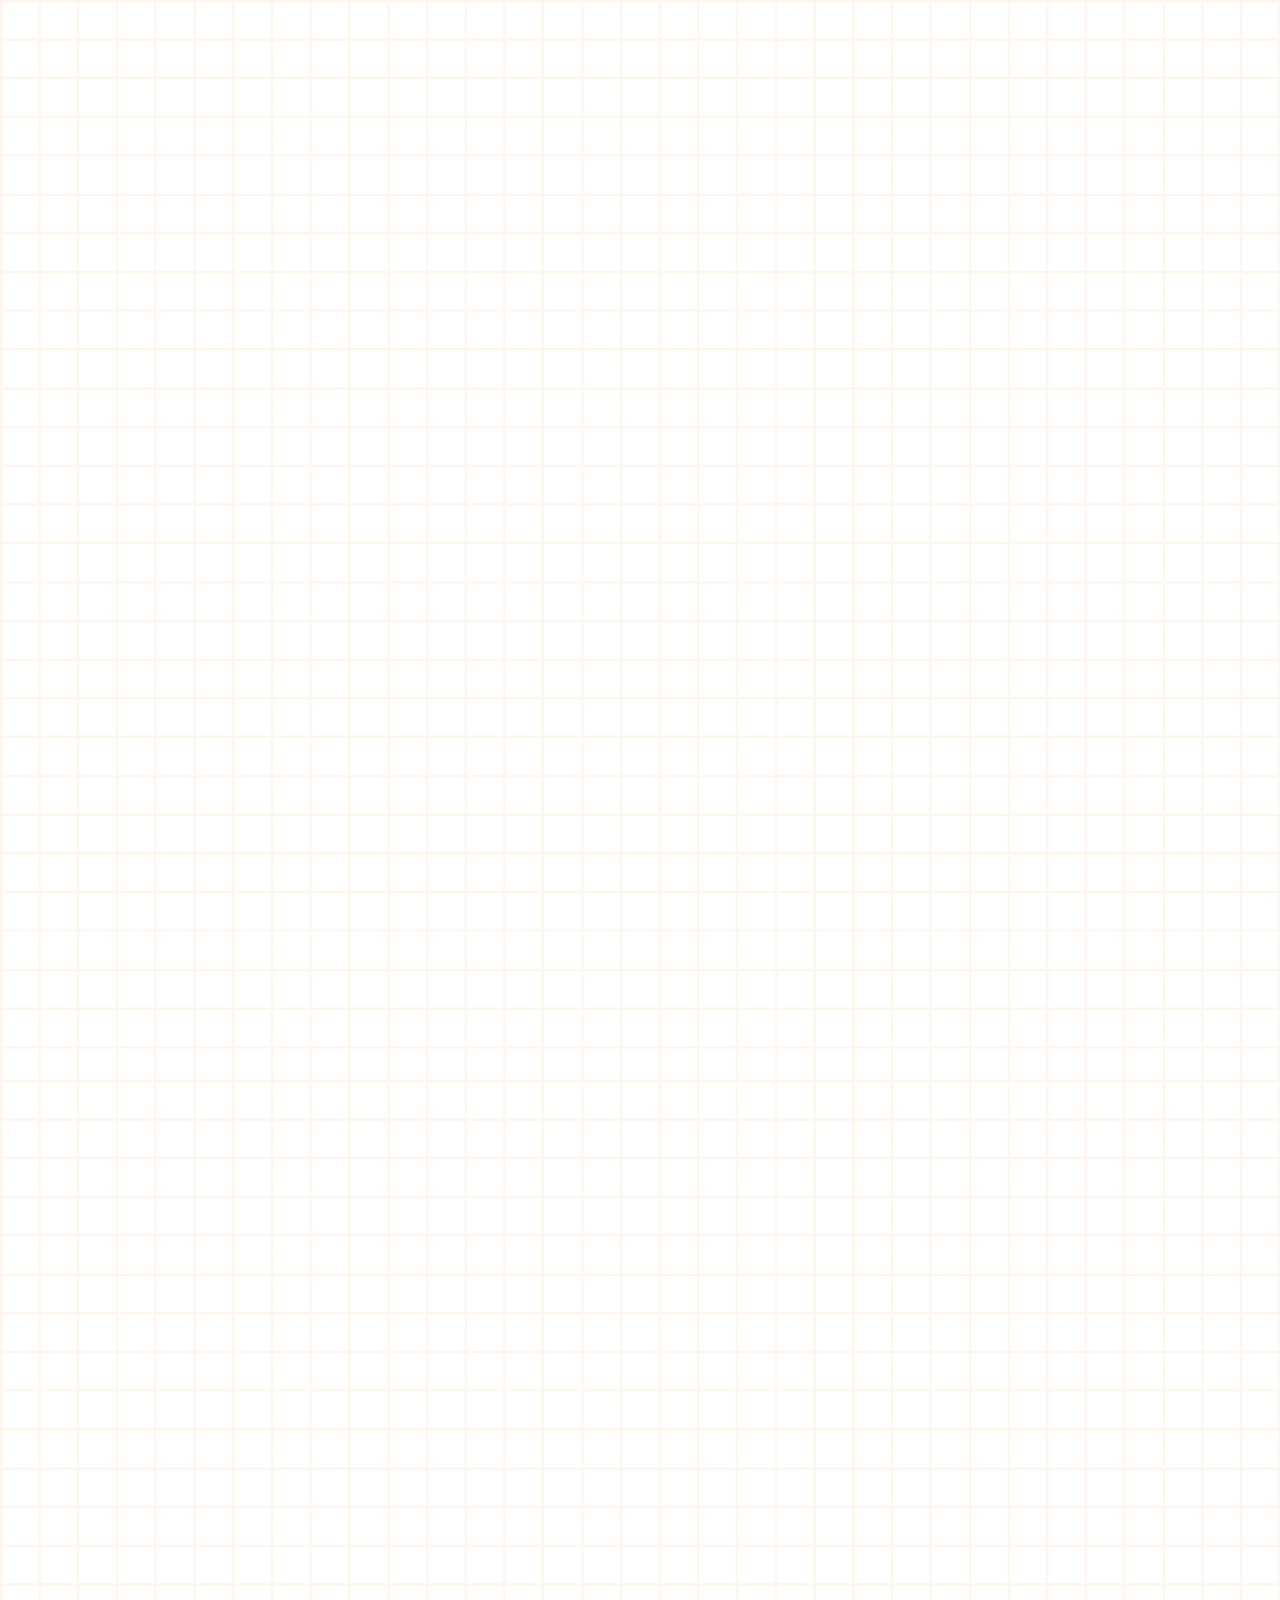
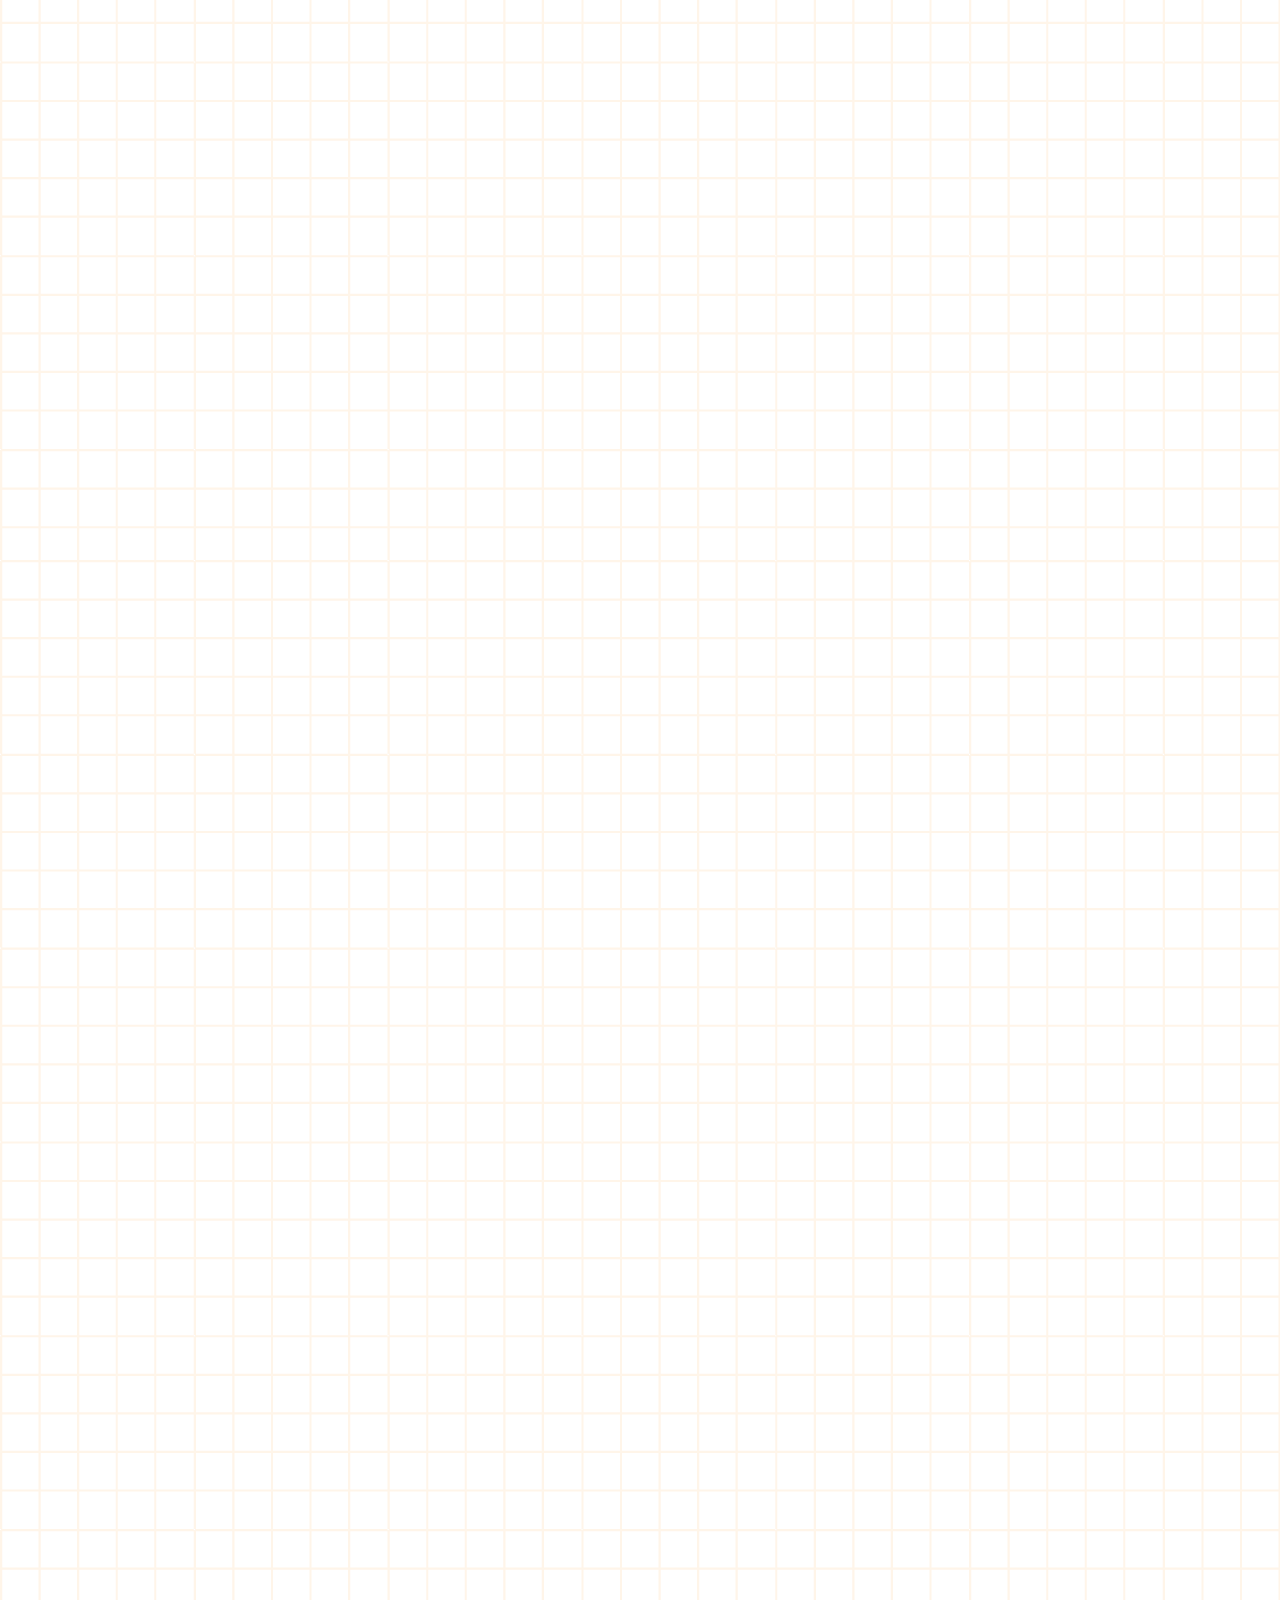
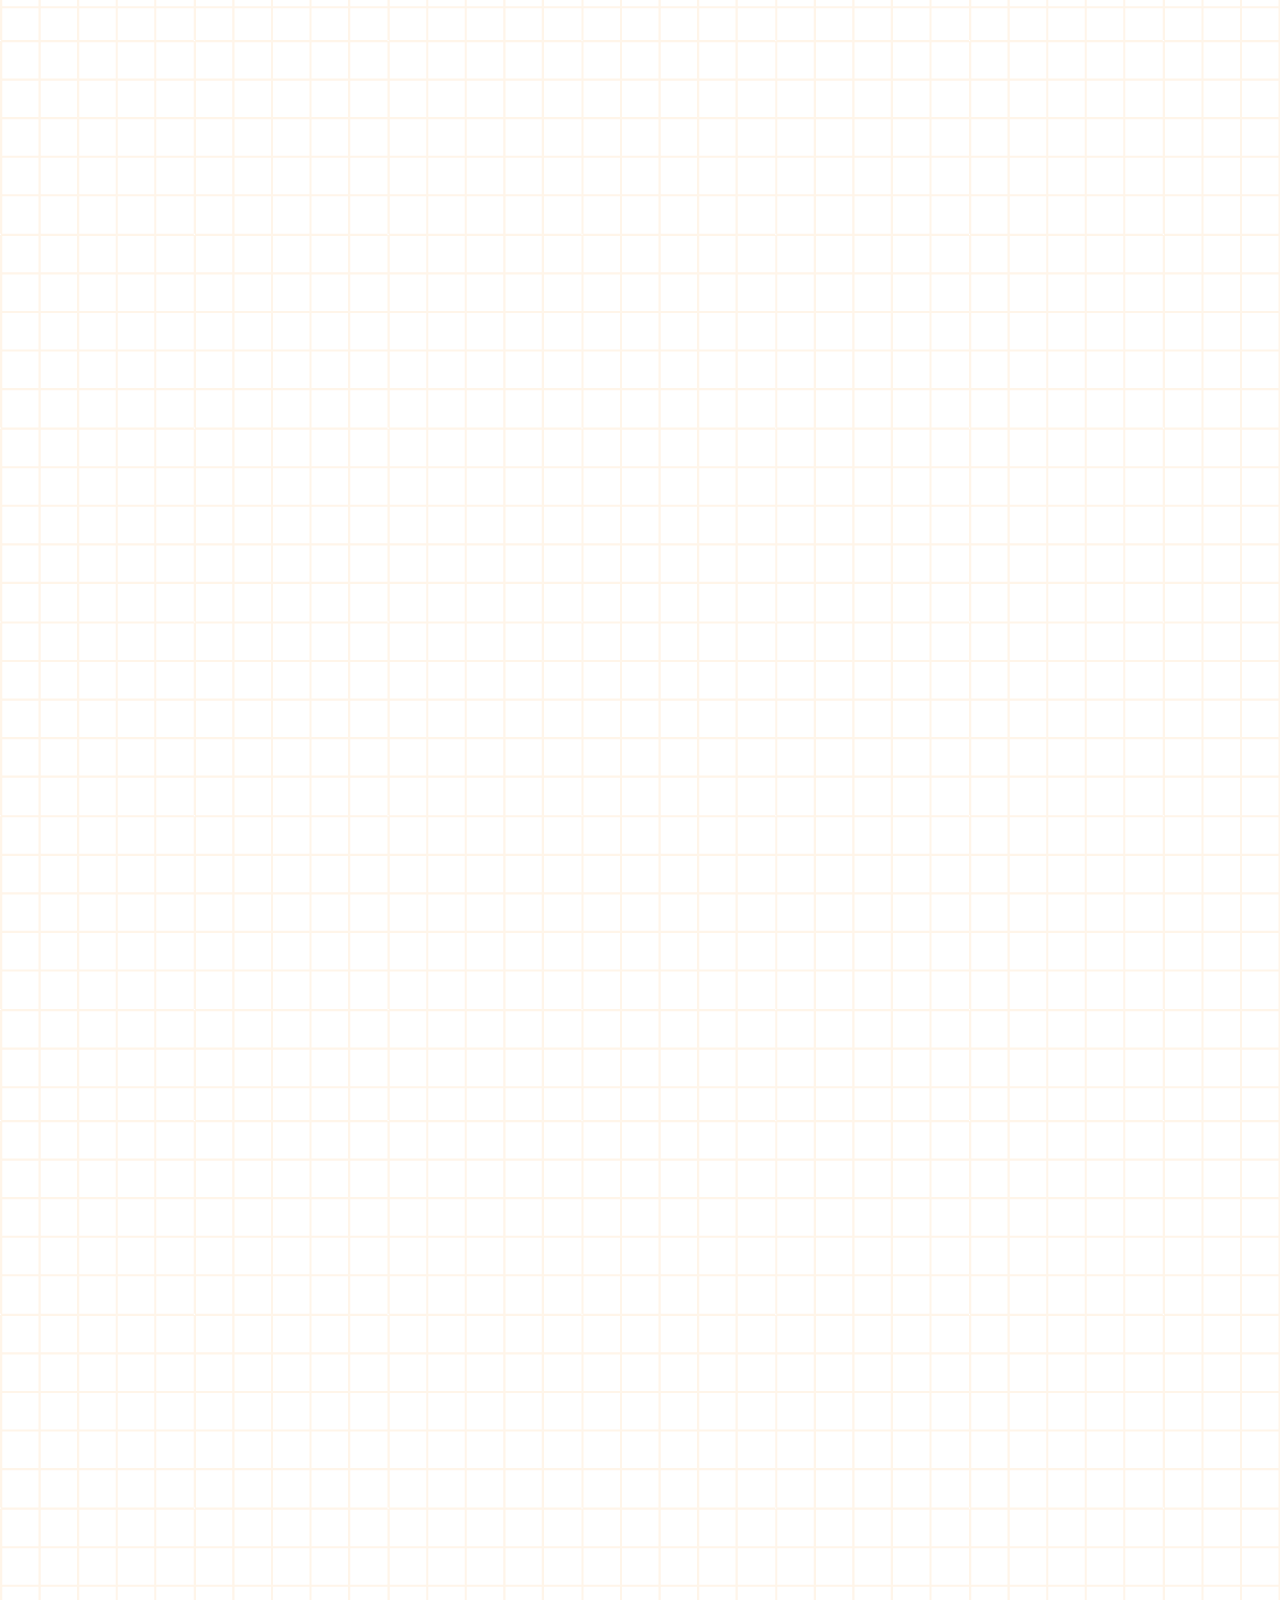
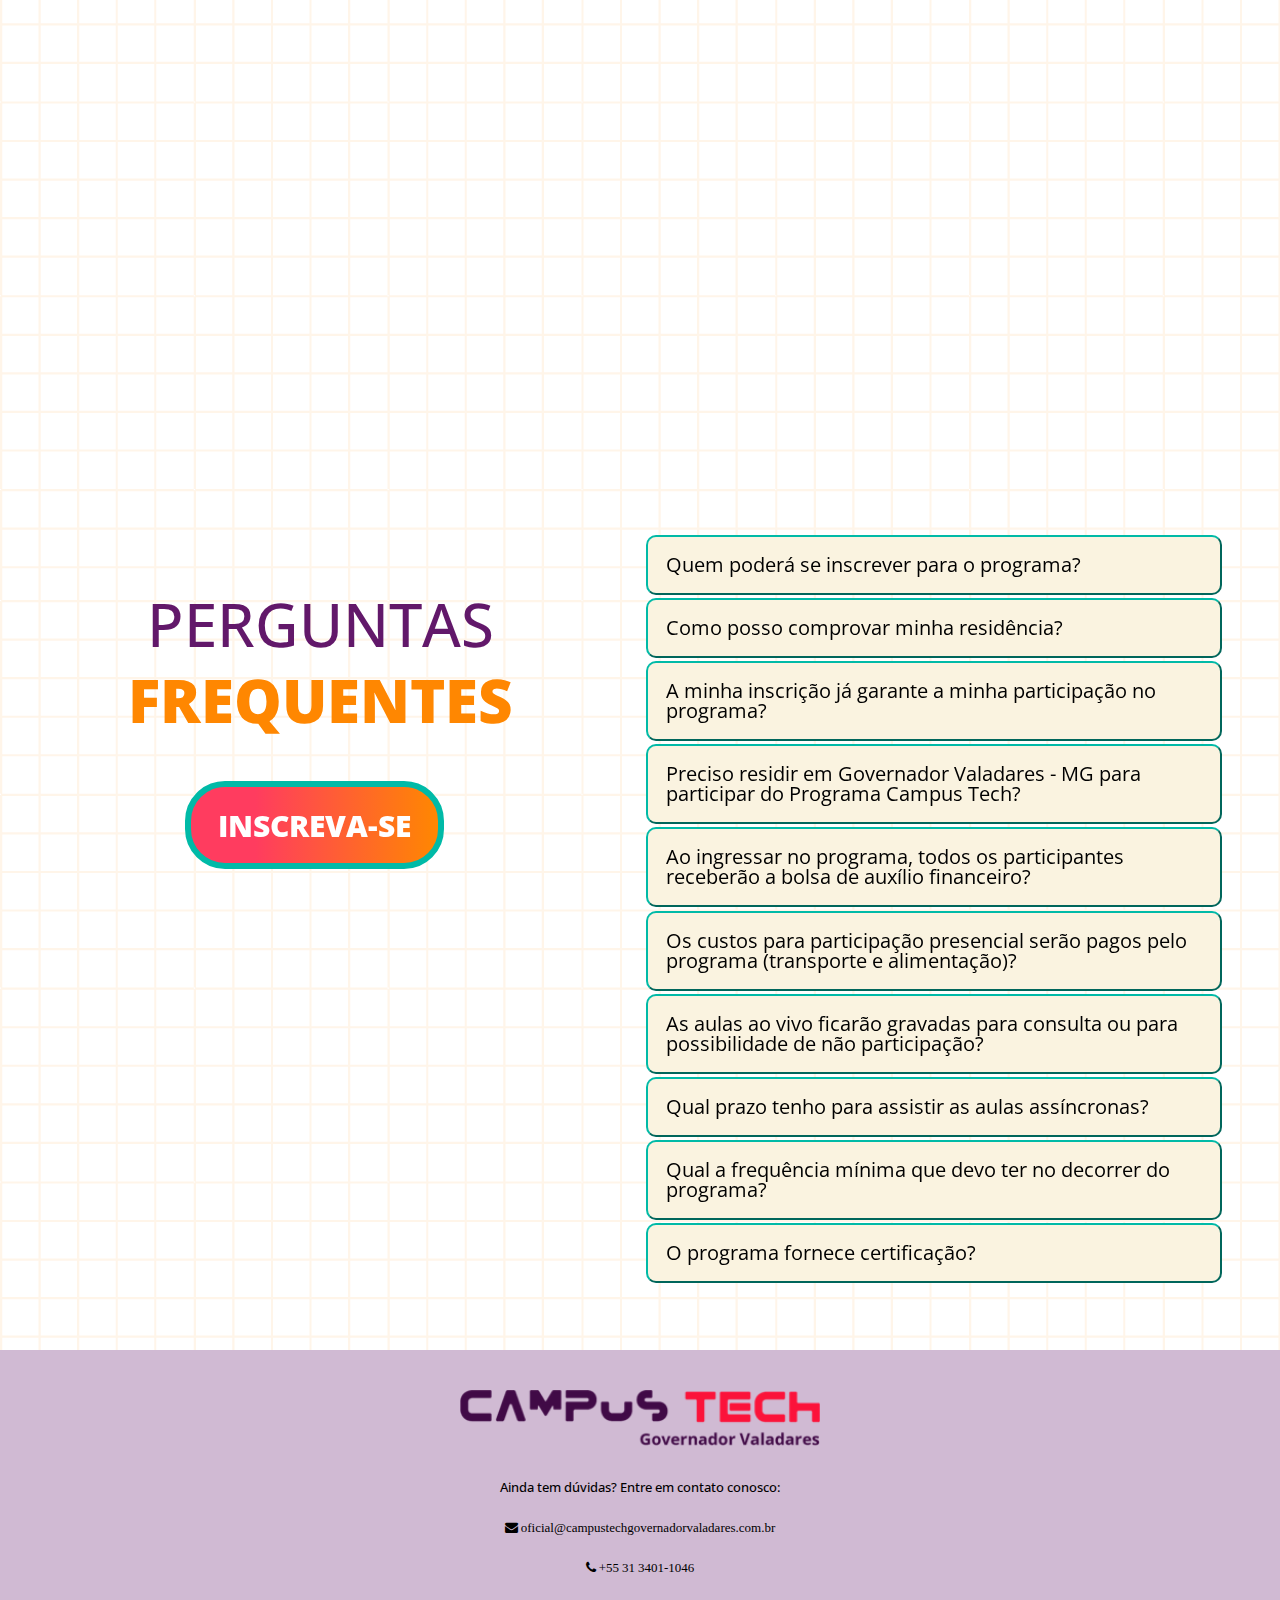
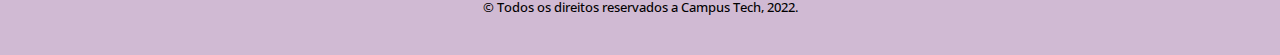
==== index.html @ fb3cd1fa "Iniciando repositório" ====
<!DOCTYPE html>
<html lang="pt-br">
<head>
	
	<meta charset="utf-8">
	<title>Rio Doce Digital - GV</title>
    <meta name="viewport" content="width=device-width, initial-scale=1.0">
	<meta name="description" content="">
	<meta name="author" content="">
	
	<link rel="shortcut icon" href="/images/favicons/icon.png" type="image/x-icon" />
    
	<!-- CSS -->
	<link href="css/bootstrap.min.css" rel="stylesheet" type="text/css" />
	<link href="css/loader.css" rel="stylesheet" type="text/css">
	<link href="css/flexslider.css" rel="stylesheet" type="text/css" />
	<link href="css/prettyPhoto.css" rel="stylesheet" type="text/css" />
	<link href="css/animate.css" rel="stylesheet" type="text/css" media="all" />
    <link href="css/owl.carousel.css" rel="stylesheet">
	<link href="css/style.css" rel="stylesheet" type="text/css" />
    
	<!-- FONTS -->
	<link rel="preconnect" href="https://fonts.googleapis.com">
	<link rel="preconnect" href="https://fonts.gstatic.com" crossorigin>
	<link href="https://fonts.googleapis.com/css2?family=Open+Sans:ital,wght@0,300;0,400;0,500;0,600;0,700;0,800;1,300;1,400;1,500;1,600;1,700;1,800&display=swap" rel="stylesheet">

	<link rel="stylesheet" href="https://cdnjs.cloudflare.com/ajax/libs/font-awesome/4.7.0/css/font-awesome.min.css">
	
	<!-- SCRIPTS -->
	<!--[if IE]><script src="http://html5shiv.googlecode.com/svn/trunk/html5.js"></script><![endif]-->
    <!--[if IE]><html class="ie" lang="en"> <![endif]-->
	
	<script src="js/jquery.min.js" type="text/javascript"></script>
	<script src="js/bootstrap.min.js" type="text/javascript"></script>
	<script src="js/jquery.prettyPhoto.js" type="text/javascript"></script>
	<script src="js/jquery.nicescroll.min.js" type="text/javascript"></script>
	<script src="js/superfish.min.js" type="text/javascript"></script>
	<script src="js/jquery.flexslider-min.js" type="text/javascript"></script>
	<script src="js/owl.carousel.js" type="text/javascript"></script>
	<script src="js/animate.js" type="text/javascript"></script>
	<script src="js/jquery.BlackAndWhite.js"></script>
	<script src="js/myscript.js" type="text/javascript"></script>
	<script>
		
		//PrettyPhoto
		jQuery(document).ready(function() {
			$("a[rel^='prettyPhoto']").prettyPhoto();
		});
		
		//BlackAndWhite
		$(window).load(function(){
			$('.client_img').BlackAndWhite({
				hoverEffect : true, // default true
				// set the path to BnWWorker.js for a superfast implementation
				webworkerPath : false,
				// for the images with a fluid width and height 
				responsive:true,
				// to invert the hover effect
				invertHoverEffect: false,
				// this option works only on the modern browsers ( on IE lower than 9 it remains always 1)
				intensity:1,
				speed: { //this property could also be just speed: value for both fadeIn and fadeOut
					fadeIn: 300, // 200ms for fadeIn animations
					fadeOut: 300 // 800ms for fadeOut animations
				},
				onImageReady:function(img) {
					// this callback gets executed anytime an image is converted
				}
			});
		});
		
	</script>
	
</head>
<body>


<div class="preloader_hide">

	<!-- PAGE -->
	<div id="page">
	
		<!-- HEADER -->
		<header>
			
			<!-- MENU BLOCK -->
			<div class="menu_block">
			
				<!-- CONTAINER -->
				<div class="container clearfix">
					
					<!-- LOGO -->
					<div class="pull-left">
						<a href="index.html" ><img class = "logo" src="images/logo.png" alt=""></a>
					</div><!-- //LOGO -->

					<!-- MENU -->
					<div class="pull-right">
						<nav class="navmenu center">
							<a class="btn btn-active com_borda_roxa" href="inscricao.html" ><span data-hover="Clique aqui">Inscreva-se</span></a>
						</nav>
					</div><!-- //MENU -->
				</div><!-- //MENU BLOCK -->
			</div><!-- //CONTAINER -->
		</header><!-- //HEADER -->

		<!-- HOME -->
		<section id="home" class="padbot0">
				
			<!-- TOP SLIDER -->
			<div class="flexslider top_slider">					
				<div class="col-lg-6 col-md-12 col-xs-12">
						<div class="contents">
							<h2 class="head-title">CAPACITAÇÃO EM</h2>
							<h2 class="head-title"><b>EVENTOS DE INOVAÇÃO</b></h2>
							<p class="tagp">Aprenda na prática como revolucionar o ecossistema universitário de Governador Valadares - MG por meio de eventos relacionados às temáticas de empreendedorismo e inovação.</p>
						</div>
						<div class="row1">
							<div class="col">
								<div class="service-item">
								<img src="images/icone1.png" alt="">
								<p>IDEATHONS</p>
								</div>
							</div>
							<div class="col">
								<div class="service-item">
									<img src="images/icone2.png" alt="">
								<p>BOOTCAMPS</p>
								</div>
							</div>
							<div class="col">
								<div class="service-item">
								<img src="images/icone3.png" alt="">
								<p>HACKATHONS</p>
								</div>
							</div>
						</div>
				</div>

				<div class="col-lg-6x col-md-12 col-xs-12 p-0">
					<div class="intro-img">
						<div class="imagem1">
							<div class="service-item">
							<img src="images/Imagem1.png" alt="">
							<ul class="texto_inicial">
								<li class="closed">• Capacitação com bolsa de estudo</li>
								<li class="closed">• Aulas on-line e presenciais</li>
								<li class="closed">• Realização de evento ao final</li>
							</ul>
							<div class="container1">
								<a class="btn btn-active com_borda_verde" href="inscricao.html" ><span data-hover="Clique aqui">Inscreva-se</span></a>
							</div>
							</div>
						</div>
					</div>
				</div>
				   
			</div>
		</section><!-- //HOME -->

		
		<!-- ABOUT -->
		<section id="oprograma">

			<!-- MULTI PURPOSE -->
			<div class="purpose_block">
				
				<!-- CONTAINER -->
				<div class="container">
					
					<!-- ROW -->
					<div id="motivos" class="row">
							<h2>MOTIVOS PARA</h2>
							<h2><b>GARANTIR SUA INSCRIÇÃO</b></h2>
							<div class="imagens">
								<div class="service-item">
								<ul class="motivos_ul">
									<li><img src="images/motivos_1.png" alt=""></li>
									<li><img src="images/motivos_2.png" alt=""></li>
									<li><img src="images/motivos_3.png" alt=""></li>
									<li><img src="images/motivos_4.png" alt=""></li>
								</ul>
								<ul class="motivos_ul_texto">
									<li><p>Comprovante de participação</p></li>
									<li><p>Ajuda de custo durante 4 meses</p></li>
									<li><p>Acesso a metodologias e ferramentas exclusivas</p></li>
									<li><p>Prática de um Evento de Inovação</p></li>
								</ul>
								<img src="images/motivos.png" alt="">
								</div>
							</div>
							<a class="btn btn-active com_borda_verde" href="inscricao.html" ><span>Inscreva-se</span></a>
					</div><!-- //ROW -->
				</div><!-- //CONTAINER -->
			</div><!-- //MULTI PURPOSE -->

			<!-- MULTI PURPOSE -->
			<div class="purpose_block">
				
				<!-- CONTAINER -->
				<div class="container">

					<div class="col-lg-6 col-md-12 col-xs-12">
					
					<!-- ROW -->
					<div class="row">
							<h2>E O QUE</h2>
							<h2><b><span style="color: #ff8701;">VAMOS APRENDER?</span></b></h2>
							<div class="atraves_da_img_2">
							<p>Planejar, organizar e executar eventos de inovação e empreendedorismo, como:</p>
							<p class="centralizar_p"><span style="color: #FB133A;">IDEATHONS,</span> <span style="color: #00BAA7;">BOOTCAMPS</span> e <span style="color: #FF8701;">HACKATHONS</span></p>
							<p>direcionados especialmente para o ambiente universitário e voltados para o desenvolvimento de ideias de negócio que utilizem conhecimento de base tecnológica.</p>
						    </div>
							<img class="img_oque_vamos_aprender" src="images/o_que_vamos_aprender.png" alt="">
					</div><!-- //ROW -->
				</div><!-- //CONTAINER -->
				<div class="col-lg-6y col-md-12 col-xs-12 p-0">
					<div class="service-item">
						<img src="images/o_que_vamos_aprender2.png" alt="">
						<div class="container1">
							<a class="btn btn-active com_borda_verde" href="inscricao.html" ><span data-hover="Clique aqui">Inscreva-se</span></a>
						</div>
					</div>
				</div>
			</div><!-- //MULTI PURPOSE -->
			
			<!-- CLEAN CODE -->
			<div id="metodologia" class="cleancode_block">
				
				<!-- CONTAINER -->
				<div class="container" data-appear-top-offset="-200" data-animated="fadeInUp">
					<div class="tab-pane fade in active1 clearfix" id="tab7">
						<h2>NOSSA</h2>
						<h2><b>METODOLOGIA</b></h2>
						<p>Os conhecimentos adquiridos na participação de eventos de empreendedorismo e inovação são inúmeros e o planejamento e operacionalização de tais projetos proporcionam uma visão ainda mais ampla e completa de todo o processo.</p>
					</div>

					<ul class="ul_metodologia">
						<img src="images/i1.png" alt="">
						<img src="images/i2.png" alt="">
						<img src="images/i3.png" alt="">
						<img src="images/i4.png" alt="">
					</ul>
					<ul class="ul_metodologia ul_metodologia_w">
						<a class="btn btn-active hoverboton1 bottonmotodo" href="#tab1" data-toggle="tab">Planejamento</a>
						<a class="btn btn-active hoverboton2 bottonmotodo" href="#tab2" data-toggle="tab">Ferramentas</a>
						<a class="btn btn-active hoverboton3 bottonmotodo" href="#tab3" data-toggle="tab">Gestão</a>
						<a class="btn btn-active hoverboton1 bottonmotodo" href="#tab4" data-toggle="tab">Execução</a>
					</ul>
					<!-- CASTOM TAB -->
					<div id="myTabContent" class="tab-content">
						<div class="tab-pane fade in active clearfix" id="tab1">
							<p>Apresentar e detalhar como é o planejamento e realização de eventos, de maneira geral, focados em eventos de inovação, com conteúdos direcionados para execução de orçamento, comunicação e marketing, entre outros.</p>
						</div>
						<div class="tab-pane fade clearfix" id="tab2">
							<p>Proporcionar a conexão entre a teoria e a prática, por meio de aulas que auxiliarão no entendimento e aplicação das metodologias de planejamento e ferramentas para execução de eventos de empreendedorismo e inovação.</p>
						</div>
						<div class="tab-pane fade clearfix" id="tab3">
							<p>Proporcionar o amadurecimento dos participantes nas metodologias, detalhar os tipos de gestão recomendada para cada tipo evento de empreendedorismo e inovação, bem como em quais contextos eles são recomendados.</p>
						</div>
						<div class="tab-pane fade clearfix" id="tab4">
							<p>Definir a temática do evento de inovação a ser realizado pelos universitários na cidade ao final do programa, bem como a capacitação para sensibilização e prospecção do público, organização, execução, definição dos indicadores e análise dos resultados alcançados.</p>
						</div>
					</div>
				</div><!-- //CONTAINER -->
			</div><!-- //CLEAN CODE -->
		</section><!-- //ABOUT -->
		
		
		<!-- PROJECTS -->
		<section id="edital" class="padbot20">
			<!-- CONTAINER -->
			<div class="purpose_block">
						<div class="bloco1">
						<h2>CONHEÇA</h2>
						<h2><strong><b><span style="color: #ff8701;">O EDITAL!</span></b></strong></h2>
						<p>Acesse o Edital do Programa Campus Tech e saiba mais sobre a capacitação em eventos de inovação.</p>
						<a class="btn btn-active com_borda_verde" href="index.html" ><span data-hover="Baixar">CONHEÇA O<br> EDITAL</span></a>
						</div>
						<div class="bloco2">
							<h3><span style="color: #FB133A;"><b>QUEM PODE SE INSCREVER?</b></span></h3>
							<ul class="edital_ul">
								<img src="images/edital_1.png" alt="">
								<img src="images/edital_2.png" alt="">
								<img src="images/edital_3.png" alt="">
							</ul>
							<ul class="edital_ul_texto">
								<li><p>Estudantes de graduação e pós-graduação</p></li>
								<li><p>Residentes da região de Governador Valadares-MG</p></li>
								<li><p>Que tenham interesse em eventos de inovação</p></li>
							</ul>
							<img src="images/image_conheca.png" alt="">
						</div>
				</div>
			</div><!-- //CONTAINER -->
		</section><!-- //TEAM -->
		

		<!-- PROJECTS -->
		<section id="aprender" class="padbot20">
			<!-- CONTAINER -->
			<div class="purpose_block">
			<div class="bloco1">
				<h2>O QUE VOCÊ</h2>
				<h2><b>IRÁ APRENDER?</b></h2>
				<p>Durante a capacitação serão apresentados aspectos teóricos, cases e aplicações práticas para <span style="color: #FB133A;">planejamento, gerenciamento e execução</span> de eventos de empreendedorismo e inovação. Dessa forma, você será capaz de organizar eventos de alto valor agregado, impactando o ambiente universitário e local.</p>
			</div>
			<div class="bloco2">
				<img src="images/trilhas.png" alt="">
				<h3><span style="color: #FB133A; font-weight: 500;">CONHEÇA AS TRILHAS:</span></h3>
				<div class="container1">
					<div class="popup2">
						<a id="colorpopup1" class="btn btn-active btn_aprender hoverbotonoquevaiaprender1 bottonoquevaiaprender" href="#popup1">CONTEXTU-<br>ALIZAÇÃO</a>
						<div id="popup1" class="overlay1">
							<div class="popup">
								<a class="close" href="#popup2">&times;</a>
								<h2><span style="color: #400A46; font-weight: 500;">TRILHA 1</span><br><span style="color: #ff8701; font-weight: 800;">CONTEXTUALIZAÇÃO</span></h2>
								<div class="content">
									<p>Apresentação dos principais conceitos e conteúdos relacionados às temáticas de inovação e empreendedorismo. Nesta trilha, cada participante terá contato com tópicos como:</p>

									<p>Tendências do empreendedorismo e como aproveitá-las;
										Oportunidades do mercado;
										Perfil empreendedor;
										Tipos de Inovação; 
										Onde a inovação e empreendedorismo fazem diferença.</p>
								</div>
							</div>
						</div>
						<a id="colorpopup1" class="btn btn-active btn_aprender hoverbotonoquevaiaprender2 bottonoquevaiaprender" href="#popup3">EVENTOS <br>DE INOVAÇÃO</a>
						<div id="popup3" class="overlay1">
							<div class="popup">
								<a class="close" href="#popup2">&times;</a>
								<h2><span style="color: #400A46; font-weight: 500;">TRILHA 2</span><br><span style="color: #00BAA7; font-weight: 800;">EVENTOS DE INOVAÇÃO</span></h2>
								<div class="content">
									<p>Nesta etapa, os participantes da capacitação irão assimilar objetivos dos eventos de inovação, suas aplicações e resultados, assim como colocar em prática nos cenários acadêmicos e na sociedade.</p>

									<p>Além disso, conhecerão formatos de eventos de inovação e conteúdos específicos do "Problema ao Pitch", para preparar o participante à gerar e estruturar soluções para desafios reais do mercado abordados nesses eventos.</p>
								</div>
							</div>
						</div>
						<a id="colorpopup1" class="btn btn-active btn_aprender hoverbotonoquevaiaprender3 bottonoquevaiaprender" href="#popup4">PLANEJAMENTO <br>DE EVENTOS</a>
						<div id="popup4" class="overlay1">
							<div class="popup">
								<a class="close" href="#popup2">&times;</a>
								<h2><span style="color: #FB133A; font-weight: 500;">TRILHA 3</span><br><span style="color: #ff8701; font-weight: 800;">PLANEJAMENTO DE EVENTOS</span></h2>
								<div class="content">
									<p>Na fase de planejamento é importante compreender os direcionamentos estratégicos para a execução de um evento de inovação e empreendedorismo, qual será seu impacto e quais são os resultados almejados.</p>

									<p>Nessa etapa, serão discutidos pontos como: definição de temáticas, definição do público-alvo, projeção de equipe, captação de parceiros e recursos e prospecção de pessoas-chave.</p>
								</div>
							</div>
						</div>
						<a id="colorpopup1" class="btn btn-active btn_aprender hoverbotonoquevaiaprender4 bottonoquevaiaprender" href="#popup5">EVENTO <br>NA PRÁTICA</a>
						<div id="popup5" class="overlay1">
							<div class="popup">
								<a class="close" href="#popup2">&times;</a>
								<h2><span style="color: #ff8701; font-weight: 500;">TRILHA 4</span><br><span style="color: #ff8701; font-weight: 800;">EVENTO NA PRÁTICA</span></h2>
								<div class="content">
									<p>Momento de colocar em prática tudo o que foi aprendido ao longo do Programa Campus Tech e nada melhor do que colocar a mão na massa para garantir o aprendizado. Nesta etapa, os participantes irão atuar na realização de um evento real de inovação na cidade de Governador Valadares/MG.</p>

									<p>Serão realizadas todas as etapas de planejamento estratégico, gerenciamento, execução, pós evento e lições aprendidas. Todo o direcionamento e apoio será fornecido pela organização do programa.</p>
								</div>
							</div>
						</div>
				</div>
			</div>
			</div><!-- //CONTAINER -->
		</section><!-- //TEAM -->
		
		
		<!-- NEWS -->
		<section id="inscricoes">
			<div class="purpose_block">
				<div class="container1">
					<div class="row1">
						<h2><b><strong style="color: #FB133A;">E AÍ, BORA SE TORNAR</strong></b></h2>
						<h2><b>EXPERT EM EVENTOS DE INOVAÇÃO?</b></h2>
					</div>
					</div>
					<a class="btn btn-active com_borda_verde" href="inscricao.html" ><span data-hover="CLIQUE AQUI">INSCREVA-SE</span></a>
				</div>
			</div><!-- //CONTAINER -->
		</section><!-- //NEWS -->

		<!-- TEAM -->
		<section id="duvidas">
			<div class="purpose_block">
				<!-- CONTAINER -->
				<div class="bloco1">
					<h2>PERGUNTAS</h2>
					<h2><b><span style="color: #ff8701;">FREQUENTES</span></b></h2>
					<a class="btn btn-active com_borda_verde" href="inscricao.html" ><span data-hover="CLIQUE AQUI">INSCREVA-SE</span></a>
				</div>
				
				<div class="bloco2">
				<button class="accordion">Quem poderá se inscrever para o programa?</button>
				<div class="panel">
				<p>Estudantes regularmente matriculados em universidades ou faculdades de Governador Valadares - MG, mediante declaração fornecida pela instituição.</p>
				</div>

				<button class="accordion">Como posso comprovar minha residência?</button>
				<div class="panel">
				<p>Serão aceitos como comprovante de residência em seu nome ou de membro do grupo familiar ou membros da mesma residência (exemplo: repúblicas, pensões, pensionatos, entre outros) dos últimos 3 meses Governador Valadares - MG, distritos e/ou municípios limites:</p>
				
				<p><strong>*</strong>Contas de água, gás, energia elétrica ou telefone (fixo ou móvel).</p>
				<p><strong>*</strong>Contrato de aluguel em vigor, com firma do proprietário do imóvel reconhecida em cartório, acompanhado de um dos comprovantes de conta de água, gás, energia elétrica ou telefone em nome do proprietário do imóvel.</p>
				<p><strong>*</strong>Declaração do proprietário do imóvel que confirme a residência, com firma reconhecida em cartório, acompanhada de um dos comprovantes de conta de água, gás, energia elétrica ou telefone em nome do proprietário do imóvel.</p>
				<p><strong>*</strong>Declaração anual do Imposto de Renda Pessoa Física (IRPF).</p>
				<p><strong>*</strong>Demonstrativo ou comunicado do Instituto Nacional do Seguro Social (INSS) ou da Receita Federal do Brasil (RFB).</p>
				<p><strong>*</strong>Contracheque emitido por órgão público.</p>
				<p><strong>*</strong>Boleto bancário de mensalidade escolar, de mensalidade de plano de saúde, de condomínio ou de financiamento habitacional.</p>
				<p><strong>*</strong>Fatura de cartão de crédito.</p>
				<p><strong>*</strong>Extrato ou demonstrativo bancário de outras contas, correntes ou de poupança.</p>
				<p><strong>*</strong>Extrato ou demonstrativo bancário de empréstimo ou aplicação financeira.</p>
				<p><strong>*</strong>Extrato do Fundo de Garantia do Tempo de Serviço (FGTS).</p>
				<p><strong>*</strong>Guia ou carnê do Imposto Predial e Territorial Urbano (IPTU) ou do Imposto sobre a Propriedade de Veículos Automotores (IPVA).</p>
				
				</div>

				<button class="accordion">A minha inscrição já garante a minha participação no programa?</button>
				<div class="panel">
				<p>A inscrição não garantirá a sua participação no programa, sendo ainda necessário passar pela fase de processo seletivo, conforme o edital.</p>
				</div>

				<button class="accordion">Preciso residir em Governador Valadares - MG para participar do Programa Campus Tech?</button>
				<div class="panel">
				<p>O público preferencial para a capacitação é o Governador Valadares - MG, mas caso você seja de alguma das regiões abaixo, também estará apto para concorrer à seleção:</p>

				<p><strong>*Distritos:</strong> Alto de Santa Helena, Baguari, Brejaubinha, Xonin, Chonin de Baixo, Derribadinha, Penha do Cassiano, Santo Antônio do Pontal, Goiabal, São José do Itapinoã, São Vítor, Vila Nova Floresta, Córrego dos Melquíades, Córrego dos Bernardos, Porto das Cachoeiras e Vila Nova Brasília.</p>
				<p><strong>*Municípios limítrofes:</strong> Açucena, Alpercata, Coroaci, Divino das Laranjeiras, Frei Inocêncio, Galiléia, Marilac, Mathias Lobato, Nova Módica, Santa Efigênia de Minas, São Geraldo da Piedade, Sardoá e Tumiritinga.</p>

				</div>

				<button class="accordion">Ao ingressar no programa, todos os participantes receberão a bolsa de auxílio financeiro?</button>
				<div class="panel">
				<p>Sim, a bolsa será disponibilizada a todos os participantes selecionados, durante o período de execução do programa, desde que tenham passado pelo processo de seleção e cumpram com os requisitos mencionados no edital.</p>
				</div>

				<button class="accordion">Os custos para participação presencial serão pagos pelo programa (transporte e alimentação)?</button>
				<div class="panel">
				<p>Não, o valor da bolsa disponibilizada contempla os custos de transporte e de alimentação necessários para participação nas atividades presenciais do programa.</p>
				</div>

				<button class="accordion">As aulas ao vivo ficarão gravadas para consulta ou para possibilidade de não participação?</button>
				<div class="panel">
				<p>Sim, as aulas ficarão gravadas para consulta e para o participante assistir depois, caso tenha necessidade.</p>
				</div>

				<button class="accordion">Qual prazo tenho para assistir as aulas assíncronas?</button>
				<div class="panel">
				<p>Os conteúdos seguem uma sequência cronológica, sendo liberados conforme o cronograma do programa e devem ser cumpridos dentro deste prazo.</p>
				</div>
				
				<button class="accordion">Qual a frequência mínima que devo ter no decorrer do programa?</button>
				<div class="panel">
				<p>A frequência mínima geral é de 75% de participação em todas as atividades, sejam elas nas aulas síncronas, assíncronas e encontros presenciais. Ressalta-se que a não participação em dois encontros presenciais consecutivos poderá resultar no desligamento do participante do programa.</p>
				</div>

				<button class="accordion">O programa fornece certificação?</button>
				<div class="panel">
				<p>Após a finalização das atividades do programa, alcançando frequência mínima e cumprindo com os requisitos especificados no edital, o participante receberá uma declaração digital que possibilitará comprovar sua participação no programa. Essa declaração poderá ser impressa e agregará valor ao seu currículo.</p>
				</div>
				</div>
			</div>
		</section><!-- //TEAM -->

		<script>
		
			var acc = document.getElementsByClassName("accordion");
			var i;
	
			for (i = 0; i < acc.length; i++) {
				acc[i].onclick = function(){
					this.classList.toggle("active");
					this.nextElementSibling.classList.toggle("show");
				}
			}
			
		</script>

	</div><!-- //PAGE -->
	<!-- Footer-->
	<section id="rodape">
		<div class="purpose_block1">
			<div class="bg-black text-center py-5">
				<div class="container px-5">
					<div class="text-white-50 small">
						<div class="mb-2"><img src="images/logo_final.png" alt=""></div>
						<p>Ainda tem dúvidas? Entre em contato conosco:</p>
						<p><i class="fa fa-envelope"> oficial@campustechgovernadorvaladares.com.br</i></p>
						<p><i class="fa fa-phone"> +55 31 3401-1046</i></p>
						<div class="mb-2">&copy; Todos os direitos reservados a Campus Tech, 2022.</div>
					</div>
				</div>
			</div>
		</div>
	</section><!-- //TEAM -->

	<!-- Feedback Modal-->

	

</div>
</body>
</html>
---- css/prettyPhoto.css ----
div.pp_default .pp_top,div.pp_default .pp_top .pp_middle,div.pp_default .pp_top .pp_left,div.pp_default .pp_top .pp_right,div.pp_default .pp_bottom,div.pp_default .pp_bottom .pp_left,div.pp_default .pp_bottom .pp_middle,div.pp_default .pp_bottom .pp_right{height:13px}
div.pp_default .pp_top .pp_left{background:url(../images/prettyPhoto/default/sprite.png) -78px -93px no-repeat}
div.pp_default .pp_top .pp_middle{background:url(../images/prettyPhoto/default/sprite_x.png) top left repeat-x}
div.pp_default .pp_top .pp_right{background:url(../images/prettyPhoto/default/sprite.png) -112px -93px no-repeat}
div.pp_default .pp_content .ppt{color:#f8f8f8}
div.pp_default .pp_content_container .pp_left{background:url(../images/prettyPhoto/default/sprite_y.png) -7px 0 repeat-y;padding-left:13px}
div.pp_default .pp_content_container .pp_right{background:url(../images/prettyPhoto/default/sprite_y.png) top right repeat-y;padding-right:13px}
div.pp_default .pp_next:hover{background:url(../images/prettyPhoto/default/sprite_next.png) center right no-repeat;cursor:pointer}
div.pp_default .pp_previous:hover{background:url(../images/prettyPhoto/default/sprite_prev.png) center left no-repeat;cursor:pointer}
div.pp_default .pp_expand{background:url(../images/prettyPhoto/default/sprite.png) 0 -29px no-repeat;cursor:pointer;width:28px;height:28px}
div.pp_default .pp_expand:hover{background:url(../images/prettyPhoto/default/sprite.png) 0 -56px no-repeat;cursor:pointer}
div.pp_default .pp_contract{background:url(../images/prettyPhoto/default/sprite.png) 0 -84px no-repeat;cursor:pointer;width:28px;height:28px}
div.pp_default .pp_contract:hover{background:url(../images/prettyPhoto/default/sprite.png) 0 -113px no-repeat;cursor:pointer}
div.pp_default .pp_close{width:30px;height:30px;background:url(../images/prettyPhoto/default/sprite.png) 2px 1px no-repeat;cursor:pointer}
div.pp_default .pp_gallery ul li a{background:url(../images/prettyPhoto/default/default_thumb.png) center center #f8f8f8;border:1px solid #aaa}
div.pp_default .pp_social{margin-top:7px}
div.pp_default .pp_gallery a.pp_arrow_previous,div.pp_default .pp_gallery a.pp_arrow_next{position:static;left:auto}
div.pp_default .pp_nav .pp_play,div.pp_default .pp_nav .pp_pause{background:url(../images/prettyPhoto/default/sprite.png) -51px 1px no-repeat;height:30px;width:30px}
div.pp_default .pp_nav .pp_pause{background-position:-51px -29px}
div.pp_default a.pp_arrow_previous,div.pp_default a.pp_arrow_next{background:url(../images/prettyPhoto/default/sprite.png) -31px -3px no-repeat;height:20px;width:20px;margin:4px 0 0}
div.pp_default a.pp_arrow_next{left:52px;background-position:-82px -3px}
div.pp_default .pp_content_container .pp_details{margin-top:5px}
div.pp_default .pp_nav{clear:none;height:30px;width:110px;position:relative}
div.pp_default .pp_nav .currentTextHolder{font-family:Georgia;font-style:italic;color:#999;font-size:11px;left:75px;line-height:25px;position:absolute;top:2px;margin:0;padding:0 0 0 10px}
div.pp_default .pp_close:hover,div.pp_default .pp_nav .pp_play:hover,div.pp_default .pp_nav .pp_pause:hover,div.pp_default .pp_arrow_next:hover,div.pp_default .pp_arrow_previous:hover{opacity:0.7}
div.pp_default .pp_description{font-size:11px;font-weight:700;line-height:14px;margin:5px 50px 5px 0}
div.pp_default .pp_bottom .pp_left{background:url(../images/prettyPhoto/default/sprite.png) -78px -127px no-repeat}
div.pp_default .pp_bottom .pp_middle{background:url(../images/prettyPhoto/default/sprite_x.png) bottom left repeat-x}
div.pp_default .pp_bottom .pp_right{background:url(../images/prettyPhoto/default/sprite.png) -112px -127px no-repeat}
div.pp_default .pp_loaderIcon{background:url(../images/prettyPhoto/default/loader.gif) center center no-repeat}
div.light_rounded .pp_top .pp_left{background:url(../images/prettyPhoto/light_rounded/sprite.png) -88px -53px no-repeat}
div.light_rounded .pp_top .pp_right{background:url(../images/prettyPhoto/light_rounded/sprite.png) -110px -53px no-repeat}
div.light_rounded .pp_next:hover{background:url(../images/prettyPhoto/light_rounded/btnNext.png) center right no-repeat;cursor:pointer}
div.light_rounded .pp_previous:hover{background:url(../images/prettyPhoto/light_rounded/btnPrevious.png) center left no-repeat;cursor:pointer}
div.light_rounded .pp_expand{background:url(../images/prettyPhoto/light_rounded/sprite.png) -31px -26px no-repeat;cursor:pointer}
div.light_rounded .pp_expand:hover{background:url(../images/prettyPhoto/light_rounded/sprite.png) -31px -47px no-repeat;cursor:pointer}
div.light_rounded .pp_contract{background:url(../images/prettyPhoto/light_rounded/sprite.png) 0 -26px no-repeat;cursor:pointer}
div.light_rounded .pp_contract:hover{background:url(../images/prettyPhoto/light_rounded/sprite.png) 0 -47px no-repeat;cursor:pointer}
div.light_rounded .pp_close{width:75px;height:22px;background:url(../images/prettyPhoto/light_rounded/sprite.png) -1px -1px no-repeat;cursor:pointer}
div.light_rounded .pp_nav .pp_play{background:url(../images/prettyPhoto/light_rounded/sprite.png) -1px -100px no-repeat;height:15px;width:14px}
div.light_rounded .pp_nav .pp_pause{background:url(../images/prettyPhoto/light_rounded/sprite.png) -24px -100px no-repeat;height:15px;width:14px}
div.light_rounded .pp_arrow_previous{background:url(../images/prettyPhoto/light_rounded/sprite.png) 0 -71px no-repeat}
div.light_rounded .pp_arrow_next{background:url(../images/prettyPhoto/light_rounded/sprite.png) -22px -71px no-repeat}
div.light_rounded .pp_bottom .pp_left{background:url(../images/prettyPhoto/light_rounded/sprite.png) -88px -80px no-repeat}
div.light_rounded .pp_bottom .pp_right{background:url(../images/prettyPhoto/light_rounded/sprite.png) -110px -80px no-repeat}
div.dark_rounded .pp_top .pp_left{background:url(../images/prettyPhoto/dark_rounded/sprite.png) -88px -53px no-repeat}
div.dark_rounded .pp_top .pp_right{background:url(../images/prettyPhoto/dark_rounded/sprite.png) -110px -53px no-repeat}
div.dark_rounded .pp_content_container .pp_left{background:url(../images/prettyPhoto/dark_rounded/contentPattern.png) top left repeat-y}
div.dark_rounded .pp_content_container .pp_right{background:url(../images/prettyPhoto/dark_rounded/contentPattern.png) top right repeat-y}
div.dark_rounded .pp_next:hover{background:url(../images/prettyPhoto/dark_rounded/btnNext.png) center right no-repeat;cursor:pointer}
div.dark_rounded .pp_previous:hover{background:url(../images/prettyPhoto/dark_rounded/btnPrevious.png) center left no-repeat;cursor:pointer}
div.dark_rounded .pp_expand{background:url(../images/prettyPhoto/dark_rounded/sprite.png) -31px -26px no-repeat;cursor:pointer}
div.dark_rounded .pp_expand:hover{background:url(../images/prettyPhoto/dark_rounded/sprite.png) -31px -47px no-repeat;cursor:pointer}
div.dark_rounded .pp_contract{background:url(../images/prettyPhoto/dark_rounded/sprite.png) 0 -26px no-repeat;cursor:pointer}
div.dark_rounded .pp_contract:hover{background:url(../images/prettyPhoto/dark_rounded/sprite.png) 0 -47px no-repeat;cursor:pointer}
div.dark_rounded .pp_close{width:75px;height:22px;background:url(../images/prettyPhoto/dark_rounded/sprite.png) -1px -1px no-repeat;cursor:pointer}
div.dark_rounded .pp_description{margin-right:85px;color:#fff}
div.dark_rounded .pp_nav .pp_play{background:url(../images/prettyPhoto/dark_rounded/sprite.png) -1px -100px no-repeat;height:15px;width:14px}
div.dark_rounded .pp_nav .pp_pause{background:url(../images/prettyPhoto/dark_rounded/sprite.png) -24px -100px no-repeat;height:15px;width:14px}
div.dark_rounded .pp_arrow_previous{background:url(../images/prettyPhoto/dark_rounded/sprite.png) 0 -71px no-repeat}
div.dark_rounded .pp_arrow_next{background:url(../images/prettyPhoto/dark_rounded/sprite.png) -22px -71px no-repeat}
div.dark_rounded .pp_bottom .pp_left{background:url(../images/prettyPhoto/dark_rounded/sprite.png) -88px -80px no-repeat}
div.dark_rounded .pp_bottom .pp_right{background:url(../images/prettyPhoto/dark_rounded/sprite.png) -110px -80px no-repeat}
div.dark_rounded .pp_loaderIcon{background:url(../images/prettyPhoto/dark_rounded/loader.gif) center center no-repeat}
div.dark_square .pp_left,div.dark_square .pp_middle,div.dark_square .pp_right,div.dark_square .pp_content{background:#000}
div.dark_square .pp_description{color:#fff;margin:0 85px 0 0}
div.dark_square .pp_loaderIcon{background:url(../images/prettyPhoto/dark_square/loader.gif) center center no-repeat}
div.dark_square .pp_expand{background:url(../images/prettyPhoto/dark_square/sprite.png) -31px -26px no-repeat;cursor:pointer}
div.dark_square .pp_expand:hover{background:url(../images/prettyPhoto/dark_square/sprite.png) -31px -47px no-repeat;cursor:pointer}
div.dark_square .pp_contract{background:url(../images/prettyPhoto/dark_square/sprite.png) 0 -26px no-repeat;cursor:pointer}
div.dark_square .pp_contract:hover{background:url(../images/prettyPhoto/dark_square/sprite.png) 0 -47px no-repeat;cursor:pointer}
div.dark_square .pp_close{width:75px;height:22px;background:url(../images/prettyPhoto/dark_square/sprite.png) -1px -1px no-repeat;cursor:pointer}
div.dark_square .pp_nav{clear:none}
div.dark_square .pp_nav .pp_play{background:url(../images/prettyPhoto/dark_square/sprite.png) -1px -100px no-repeat;height:15px;width:14px}
div.dark_square .pp_nav .pp_pause{background:url(../images/prettyPhoto/dark_square/sprite.png) -24px -100px no-repeat;height:15px;width:14px}
div.dark_square .pp_arrow_previous{background:url(../images/prettyPhoto/dark_square/sprite.png) 0 -71px no-repeat}
div.dark_square .pp_arrow_next{background:url(../images/prettyPhoto/dark_square/sprite.png) -22px -71px no-repeat}
div.dark_square .pp_next:hover{background:url(../images/prettyPhoto/dark_square/btnNext.png) center right no-repeat;cursor:pointer}
div.dark_square .pp_previous:hover{background:url(../images/prettyPhoto/dark_square/btnPrevious.png) center left no-repeat;cursor:pointer}
div.light_square .pp_expand{background:url(../images/prettyPhoto/light_square/sprite.png) -31px -26px no-repeat;cursor:pointer}
div.light_square .pp_expand:hover{background:url(../images/prettyPhoto/light_square/sprite.png) -31px -47px no-repeat;cursor:pointer}
div.light_square .pp_contract{background:url(../images/prettyPhoto/light_square/sprite.png) 0 -26px no-repeat;cursor:pointer}
div.light_square .pp_contract:hover{background:url(../images/prettyPhoto/light_square/sprite.png) 0 -47px no-repeat;cursor:pointer}
div.light_square .pp_close{width:75px;height:22px;background:url(../images/prettyPhoto/light_square/sprite.png) -1px -1px no-repeat;cursor:pointer}
div.light_square .pp_nav .pp_play{background:url(../images/prettyPhoto/light_square/sprite.png) -1px -100px no-repeat;height:15px;width:14px}
div.light_square .pp_nav .pp_pause{background:url(../images/prettyPhoto/light_square/sprite.png) -24px -100px no-repeat;height:15px;width:14px}
div.light_square .pp_arrow_previous{background:url(../images/prettyPhoto/light_square/sprite.png) 0 -71px no-repeat}
div.light_square .pp_arrow_next{background:url(../images/prettyPhoto/light_square/sprite.png) -22px -71px no-repeat}
div.light_square .pp_next:hover{background:url(../images/prettyPhoto/light_square/btnNext.png) center right no-repeat;cursor:pointer}
div.light_square .pp_previous:hover{background:url(../images/prettyPhoto/light_square/btnPrevious.png) center left no-repeat;cursor:pointer}
div.facebook .pp_top .pp_left{background:url(../images/prettyPhoto/facebook/sprite.png) -88px -53px no-repeat}
div.facebook .pp_top .pp_middle{background:url(../images/prettyPhoto/facebook/contentPatternTop.png) top left repeat-x}
div.facebook .pp_top .pp_right{background:url(../images/prettyPhoto/facebook/sprite.png) -110px -53px no-repeat}
div.facebook .pp_content_container .pp_left{background:url(../images/prettyPhoto/facebook/contentPatternLeft.png) top left repeat-y}
div.facebook .pp_content_container .pp_right{background:url(../images/prettyPhoto/facebook/contentPatternRight.png) top right repeat-y}
div.facebook .pp_expand{background:url(../images/prettyPhoto/facebook/sprite.png) -31px -26px no-repeat;cursor:pointer}
div.facebook .pp_expand:hover{background:url(../images/prettyPhoto/facebook/sprite.png) -31px -47px no-repeat;cursor:pointer}
div.facebook .pp_contract{background:url(../images/prettyPhoto/facebook/sprite.png) 0 -26px no-repeat;cursor:pointer}
div.facebook .pp_contract:hover{background:url(../images/prettyPhoto/facebook/sprite.png) 0 -47px no-repeat;cursor:pointer}
div.facebook .pp_close{width:22px;height:22px;background:url(../images/prettyPhoto/facebook/sprite.png) -1px -1px no-repeat;cursor:pointer}
div.facebook .pp_description{margin:0 37px 0 0}
div.facebook .pp_loaderIcon{background:url(../images/prettyPhoto/facebook/loader.gif) center center no-repeat}
div.facebook .pp_arrow_previous{background:url(../images/prettyPhoto/facebook/sprite.png) 0 -71px no-repeat;height:22px;margin-top:0;width:22px}
div.facebook .pp_arrow_previous.disabled{background-position:0 -96px;cursor:default}
div.facebook .pp_arrow_next{background:url(../images/prettyPhoto/facebook/sprite.png) -32px -71px no-repeat;height:22px;margin-top:0;width:22px}
div.facebook .pp_arrow_next.disabled{background-position:-32px -96px;cursor:default}
div.facebook .pp_nav{margin-top:0}
div.facebook .pp_nav p{font-size:15px;padding:0 3px 0 4px}
div.facebook .pp_nav .pp_play{background:url(../images/prettyPhoto/facebook/sprite.png) -1px -123px no-repeat;height:22px;width:22px}
div.facebook .pp_nav .pp_pause{background:url(../images/prettyPhoto/facebook/sprite.png) -32px -123px no-repeat;height:22px;width:22px}
div.facebook .pp_next:hover{background:url(../images/prettyPhoto/facebook/btnNext.png) center right no-repeat;cursor:pointer}
div.facebook .pp_previous:hover{background:url(../images/prettyPhoto/facebook/btnPrevious.png) center left no-repeat;cursor:pointer}
div.facebook .pp_bottom .pp_left{background:url(../images/prettyPhoto/facebook/sprite.png) -88px -80px no-repeat}
div.facebook .pp_bottom .pp_middle{background:url(../images/prettyPhoto/facebook/contentPatternBottom.png) top left repeat-x}
div.facebook .pp_bottom .pp_right{background:url(../images/prettyPhoto/facebook/sprite.png) -110px -80px no-repeat}
div.pp_pic_holder a:focus{outline:none}
div.pp_overlay{background:#000;display:none;left:0;position:absolute;top:0;width:100%;z-index:9500}
div.pp_pic_holder{display:none;position:absolute;width:100px;z-index:10000}
.pp_content{height:40px;min-width:40px}
* html .pp_content{width:40px}
.pp_content_container{position:relative;text-align:left;width:100%}
.pp_content_container .pp_left{padding-left:20px}
.pp_content_container .pp_right{padding-right:20px}
.pp_content_container .pp_details{float:left;margin:10px 0 2px}
.pp_description{display:none;margin:0}
.pp_social{float:left;margin:0}
.pp_social .facebook{float:left;margin-left:5px;width:55px;overflow:hidden}
.pp_social .twitter{float:left}
.pp_nav{clear:right;float:left;margin:3px 10px 0 0}
.pp_nav p{float:left;white-space:nowrap;margin:2px 4px}
.pp_nav .pp_play,.pp_nav .pp_pause{float:left;margin-right:4px;text-indent:-10000px}
a.pp_arrow_previous,a.pp_arrow_next{display:block;float:left;height:15px;margin-top:3px;overflow:hidden;text-indent:-10000px;width:14px}
.pp_hoverContainer{position:absolute;top:0;width:100%;z-index:2000}
.pp_gallery{display:none;left:50%;margin-top:-50px;position:absolute;z-index:10000}
.pp_gallery div{float:left;overflow:hidden;position:relative}
.pp_gallery ul{float:left;height:35px;position:relative;white-space:nowrap;margin:0 0 0 5px;padding:0}
.pp_gallery ul a{border:1px rgba(0,0,0,0.5) solid;display:block;float:left;height:33px;overflow:hidden}
.pp_gallery ul a img{border:0}
.pp_gallery li{display:block;float:left;margin:0 5px 0 0;padding:0}
.pp_gallery li.default a{background:url(../images/prettyPhoto/facebook/default_thumbnail.gif) 0 0 no-repeat;display:block;height:33px;width:50px}
.pp_gallery .pp_arrow_previous,.pp_gallery .pp_arrow_next{margin-top:7px!important}
a.pp_next{background:url(../images/prettyPhoto/light_rounded/btnNext.png) 10000px 10000px no-repeat;display:block;float:right;height:100%;text-indent:-10000px;width:49%}
a.pp_previous{background:url(../images/prettyPhoto/light_rounded/btnNext.png) 10000px 10000px no-repeat;display:block;float:left;height:100%;text-indent:-10000px;width:49%}
a.pp_expand,a.pp_contract{cursor:pointer;display:none;height:20px;position:absolute;right:30px;text-indent:-10000px;top:10px;width:20px;z-index:20000}
a.pp_close{position:absolute;right:0;top:0;display:block;line-height:22px;text-indent:-10000px}
.pp_loaderIcon{display:block;height:24px;left:50%;position:absolute;top:50%;width:24px;margin:-12px 0 0 -12px}
#pp_full_res{line-height:1!important}
#pp_full_res .pp_inline{text-align:left}
#pp_full_res .pp_inline p{margin:0 0 15px}
div.ppt{color:#fff;display:none;font-size:17px;z-index:9999;margin:0 0 5px 15px}
div.pp_default .pp_content,div.light_rounded .pp_content{background-color:#fff}
div.pp_default #pp_full_res .pp_inline,div.light_rounded .pp_content .ppt,div.light_rounded #pp_full_res .pp_inline,div.light_square .pp_content .ppt,div.light_square #pp_full_res .pp_inline,div.facebook .pp_content .ppt,div.facebook #pp_full_res .pp_inline{color:#000}
div.pp_default .pp_gallery ul li a:hover,div.pp_default .pp_gallery ul li.selected a,.pp_gallery ul a:hover,.pp_gallery li.selected a{border-color:#fff}
div.pp_default .pp_details,div.light_rounded .pp_details,div.dark_rounded .pp_details,div.dark_square .pp_details,div.light_square .pp_details,div.facebook .pp_details{position:relative}
div.light_rounded .pp_top .pp_middle,div.light_rounded .pp_content_container .pp_left,div.light_rounded .pp_content_container .pp_right,div.light_rounded .pp_bottom .pp_middle,div.light_square .pp_left,div.light_square .pp_middle,div.light_square .pp_right,div.light_square .pp_content,div.facebook .pp_content{background:#fff}
div.light_rounded .pp_description,div.light_square .pp_description{margin-right:85px}
div.light_rounded .pp_gallery a.pp_arrow_previous,div.light_rounded .pp_gallery a.pp_arrow_next,div.dark_rounded .pp_gallery a.pp_arrow_previous,div.dark_rounded .pp_gallery a.pp_arrow_next,div.dark_square .pp_gallery a.pp_arrow_previous,div.dark_square .pp_gallery a.pp_arrow_next,div.light_square .pp_gallery a.pp_arrow_previous,div.light_square .pp_gallery a.pp_arrow_next{margin-top:12px!important}
div.light_rounded .pp_arrow_previous.disabled,div.dark_rounded .pp_arrow_previous.disabled,div.dark_square .pp_arrow_previous.disabled,div.light_square .pp_arrow_previous.disabled{background-position:0 -87px;cursor:default}
div.light_rounded .pp_arrow_next.disabled,div.dark_rounded .pp_arrow_next.disabled,div.dark_square .pp_arrow_next.disabled,div.light_square .pp_arrow_next.disabled{background-position:-22px -87px;cursor:default}
div.light_rounded .pp_loaderIcon,div.light_square .pp_loaderIcon{background:url(../images/prettyPhoto/light_rounded/loader.gif) center center no-repeat}
div.dark_rounded .pp_top .pp_middle,div.dark_rounded .pp_content,div.dark_rounded .pp_bottom .pp_middle{background:url(../images/prettyPhoto/dark_rounded/contentPattern.png) top left repeat}
div.dark_rounded .currentTextHolder,div.dark_square .currentTextHolder{color:#c4c4c4}
div.dark_rounded #pp_full_res .pp_inline,div.dark_square #pp_full_res .pp_inline{color:#fff}
.pp_top,.pp_bottom{height:20px;position:relative}
* html .pp_top,* html .pp_bottom{padding:0 20px}
.pp_top .pp_left,.pp_bottom .pp_left{height:20px;left:0;position:absolute;width:20px}
.pp_top .pp_middle,.pp_bottom .pp_middle{height:20px;left:20px;position:absolute;right:20px}
* html .pp_top .pp_middle,* html .pp_bottom .pp_middle{left:0;position:static}
.pp_top .pp_right,.pp_bottom .pp_right{height:20px;left:auto;position:absolute;right:0;top:0;width:20px}
.pp_fade,.pp_gallery li.default a img{display:none}

.pp_gallery ul a img{
	width:50px !important;
	height:35px !important;
	max-width:50px !important;
}


/* CUSTOM */
.pp_left, .pp_middle, .pp_right, div.pp_default .pp_content_container .pp_left, div.pp_default .pp_content, div.light_rounded .pp_content {background:none !important;}
.pp_details {position:static !important;}
.pp_nav, .pp_social {display:none !Important;}
div.pp_default .pp_close {z-index:9999; right:40px; top:20px; width:19px; height:18px; transition: none; -webkit-transition: none;}
div.pp_default .pp_close:hover {background-position:0 -17px;}

a.pp_previous, a.pp_next {background:none !Important; font-family:FontAwesome; text-indent:0; font-size:0;}
a.pp_previous:before,
a.pp_next:before {
	position:absolute;
	top:50%;
	width:70px;
	height:70px;
	margin-top:-35px;
	line-height:66px;
	font-size:32px;
	text-align:center;
	color:rgba(0,0,0,0.5);
	transition: all 0.3s ease-in-out; 
	-webkit-transition: all 0.3s ease-in-out;
}
a.pp_previous:before {content: "\f104"; left:0;}
a.pp_next:before {content: "\f105"; right:0;}
a.pp_previous:hover:before, a.pp_next:hover:before {color:#fff;}

.pp_gallery {margin-top:20px;}

.pp_gallery div {padding-top:2px;}
div.pp_default .pp_gallery ul li a {border:0 !important;}
div.pp_default .pp_gallery ul li {margin:0 5px;}
div.pp_default .pp_gallery ul li:hover, div.pp_default .pp_gallery ul li.selected {border:2px solid #fff; margin:-2px 3px 0;}
---- css/style.css ----
/*-----------------------------------------------------------------------------------*/
/*	GENERAL STYLING
/*-----------------------------------------------------------------------------------*/
::selection {background: #000; color:#fff;}
::-moz-selection {background: #000; color:#fff;}

footer ::selection {background: #fff; color:#000;}
footer ::-moz-selection {background: #fff; color:#000;}

.breadcrumbs_block ::selection {background: #fff; color:#000;}
.breadcrumbs_block ::-moz-selection {background: #fff; color:#000;}

.cleancode_block ::selection {background: #fff; color:#000;}
.cleancode_block ::-moz-selection {background: #fff; color:#000;}



body {
	overflow-x:hidden;
	position:relative;
	margin: 0;
	padding:0;
	font-family: 'Open Sans', sans-serif;
	font-weight:500;
	font-size: 13px;
	line-height: 20px;
	color: #666;
	background-color:#fff;
	background-image:url(../images/fundo.png);
}
#page {overflow-x:hidden;
	position:relative;
	z-index:5;
}

.preloader_hide {opacity:0;}
#preloader {position:fixed; left:50%; top:50%; width:32px; height:32px; margin:-16px 0 0 -16px; display:block;}

.container {padding-left:0; padding-right:0; padding-bottom:0%;padding-top:0%;}

.contents {padding-top: 1%;}

.container1 {padding-left:0; padding-right:0; padding-bottom:2%; margin-left: 41px; margin-right: 41px; display: flex; justify-content: center;}
.container2 {padding-left:0; padding-right:0; padding-bottom:1%; margin-left: 41px; margin-right: 41px; display: flex; justify-content: center;}

.col{
	padding: 25px;
}

.col p {
	font-size: 20px;
	padding-top: 20px;
	font-weight: 500;
}

.col-md-12 .row1 {
    display: flex;
    justify-content: center;
}

.com_borda_verde {
	border-color: #00BAA7;
    border-width: 6px;
	line-height: 170%;
}

.purpose_block1{
	padding:3%;
	background-color: #D0BAD3;
}

.bg-black.text-center.py-5{
	color: #000000;
}

.imgz {
    text-align: left;
    display: flex;
}

.parallax {
	background-position:0 0;
	width:100%;
	background-attachment:fixed !important;
}

a, input, select, textarea {
	vertical-align:top;
	outline:none !important;
	-webkit-appearance: none;
	-webkit-border-radius: 0;
}

select:-moz-focusring {
    color: transparent;
	outline:none !important;
    text-shadow: 0 0 0 #000 !important;
	border:0 !important;
}

textarea {resize: none;}

img {
	outline:0;
	vertical-align:top;
	border:0;
	max-width:100%;
	height:auto;
}

a {color:#999; transition: all 0.3s ease-in-out; -webkit-transition: all 0.3s ease-in-out;}
a:hover, a:focus {text-decoration:none; color:#333;}




.margbot0 {margin-bottom:0;}
.margbot5 {margin-bottom:5px !important;}
.margbot10 {margin-bottom:10px;}
.margbot20 {margin-bottom:20px;}
.margbot25 {margin-bottom:25px;}
.margbot30 {margin-bottom:30px !important;}
.margbot40 {margin-bottom:40px;}
.margbot50 {margin-bottom:50px;}
.margbot60 {margin-bottom:60px;}
.margbot70 {margin-bottom:70px;}
.margbot80 {margin-bottom:80px;}

.pad0 {padding:0 !important;}
.padbot0 {padding-bottom:0 !important;}
.padbot10 {padding-bottom:10px !important;}
.padbot20 {padding-bottom:20px !important;}
.padbot30 {padding-bottom:30px !important;}
.padbot40 {padding-bottom:40px !important;}
.padbot50 {padding-bottom:50px !important;}
.padbot60 {padding-bottom:60px !important;}
.padbot70 {padding-bottom:70px !important;}
.padbot80 {padding-bottom:80px !important;}
.padtop0 {padding-top:0 !important;}

.overlay {
	position:absolute;
	z-index:1;
	left:0;
	top:0;
	width:100%;
	height:100%;
}
.relative_block {position:relative; z-index:5;}








/*-----------------------------------------------------------------------------------*/
/*	TYPOGRAPHY
/*-----------------------------------------------------------------------------------*/
hr {border-color:#ededed;}

ul, ol {padding:0; margin:0;}
li {padding:0; margin:0; list-style:none;}

p {margin:0 0 20px;}


h1, h2, h3, h4, h5, h6 {
	margin-top:0;
	font-family: 'Open Sans', sans-serif;;
	text-transform:none;
	font-weight:300;
	color:#333;
}
h1 {margin:0 0 26px; line-height:46px; font-size:46px;}
h2 {margin:0 0 26px; line-height:50px; font-size:60px; color:#62186A;font-weight:500;}
h2 b {font-weight:800;}
.purpose_block .container .row h2 b {color:#00baa7}
.purpose_block .container .row p b {color:#ff8701}
.container h2 b {color:#ff8701}
.bloco1 h2 b {color:#ff8701}
.purpose_block .container #motivos h2 b {color:#ff8701}

#edital .purpose_block .container1 .row h2 b {color:#fb133a}
.purpose_block .container1 .row p b {color:#ff8701}
#inscricoes .purpose_block .container1 .row1 h2 b strong {color:#ff8701}

h3 {margin:0 0 21px; padding-top: 5%; line-height:25px; font-size:32px; color:#62186A}
h3 b {font-weight:900;}
h4 {margin:0 0 34px; line-height:25px; font-size:20px;}
h4 b {font-weight:500;}
h5 {margin:0 0 15px; line-height:20px; font-size:15px;}
h6 {margin:0 0 15px; line-height:20px; font-size:12px;}

.service-item h3 {
    margin: 0 0 21px;
    padding-top: 2%;
    line-height: 25px;
    font-size: 32px;
    color: #000000;
}

.purpose_block .container .row .imagens h3 {
    margin: 0 0 21px;
    padding-top: 2%;
    line-height: 25px;
    font-size: 25px;
    color: #62186A;
}

.center {text-align:right;}
.right {text-align:right;}

.color_text {color:#30a67c;}
.color_dark {color:#505050;}
.color_light {color:#979797;}
.color_white {color:#fff;}
.color_red {color:#c10707;}
.color_yellow {color:#fec400;}

.color_bg {background:#30a67c;}

/* __________ blockquote __________ */
blockquote {position:relative; margin: 0 0 13px; padding:0 0 0 47px; border:0; font-style:italic; font-size:16px; color:#979797;}
blockquote:before {content:'“'; position:absolute; left:15px; top:13px; font-style:italic; font-size:70px; color:#979797;}



.row3 {
	padding-top:2%;
	display: flex;
	justify-content: center;
	text-align: center;
}


/*-----------------------------------------------------------------------------------*/
/*	SHORTCODES
/*-----------------------------------------------------------------------------------*/
/* __________ Buttons __________ */
.btn {
	margin: 5px;
	padding: 24px 27px 22px;
	border-radius: 0;
	box-shadow: none;
	text-transform:uppercase;
	font-weight: 900;
	font-size: 20px;
	color:#999;
	text-shadow: none;
	transition: all 0.3s ease-in-out;
	-webkit-transition: all 0.3s ease-in-out;
	line-height: 20px;
}
.btn:focus, .btn:hover {color:#333; border-color:#333;}

.btn-active {background-image: linear-gradient(90deg, rgba(255,60,95,1) 26%, rgba(255,135,1,1) 100%); color:#fff; border-radius: 40px;}
/*.purpose_block .container .row .btn-active {background-color:#00baa7; color:#62186A; border-color:#00baa7; border-radius: 10px;}*/
.purpose_block .container1 .row .btn-active {background-color:#fb133a; color:white; border-color:#fb133a; border-radius: 10px;}
/*.purpose_block .container #motivos .btn-active {background-color:#ff8701; color:#62186A; border-color:#ff8701; border-radius: 10px;} */
.purpose_block .container1 #colorpopup2 {background-color:white; color:#ff8701; border-color:#ff8701; border-radius: 10px;}
.purpose_block .container1 #colorpopup3 {background-color:white; color:#62186A; border-color:#62186A; border-radius: 10px;}
.purpose_block .container1 #colorpopup4 {background-color:white; color:#00baa7; border-color:#00baa7; border-radius: 10px;}
.purpose_block .container1 #colorpopup5 {background-color:#fb133a; color:#fff; border-color:#fb133a; border-radius: 10px;}
.purpose_block .container1 #colorpopup5 h5 {background-color:#fb133a; color:#fff; border-color:#fb133a;}
.purpose_block .container1 #colorpopup1 h5,
.purpose_block .container1 #colorpopup2 h5,
.purpose_block .container1 #colorpopup3 h5,
.purpose_block .container1 #colorpopup4 h5,
.purpose_block .container1 #colorpopup5 h5{border-radius: 10px; margin: 2%; line-height: 120%; font-size: 80%; font-weight: bold;white-space: pre-wrap;}

.btn-active:hover {color:#fff;}


.btn-lg {padding:19px 30px; font-size:18px;}
.btn-sm {padding: 6px 20px 5px; font-size:13px;}
.btn-xs {padding: 2px 15px 3px; font-size:11px;}


.btn_shortcodes .btn {margin:0 7px 10px 0;}
.btn_shortcodes .btn:last-child {margin-right:0;}


.ie .btn, .ie .btn-default {filter:none !important;}

.service-item {
    justify-content: center;
    text-align: center;
	font-size: 20px;
	line-height: 30px;
	color: #000000;
}

.service-item p {
    color:#000000
}

.overlay1 {
	position: fixed;
    top: 0;
    bottom: 0;
    left: 0;
    right: 0;
    background: rgba(0, 0, 0, 0.7);
    transition: opacity 500ms;
    visibility: hidden;
    opacity: 0;
}

.overlay1:target {
    visibility: visible;
    opacity: 1;
}




.popup2 .btn-active {
	overflow: hidden;
    width: 40%;
    font-size: 20px;
    margin: 1%;
}

.popup {
	margin-top: 10%;
    margin-left: 15%;
    padding: 20px;
    background: #fff;
    border-radius: 5px;
    width: 70%;
    position: relative;
    transition: all 5s ease-in-out;
	overflow-y: auto;
}

.popupforms {
	margin-top: 10%;
    margin-left: 15%;
    background: #fff;
    border-radius: 5px;
    width: 70%;
    position: relative;
    transition: all 5s ease-in-out;
	height: 70%;
	overflow-y: auto;
}

.purpose_block .container1 .popup2 #popup1 h2 {
    color: #fb133a;
}

.purpose_block .container1 .popup2 #popup3 h2 {
    color: #ff8701;
}
.purpose_block .container1 .popup2 #popup4 h2 {
    color: #62186A;
}
.purpose_block .container1 .popup2 #popup5 h2 {
    color: #00baa7;
}
.purpose_block .container1 .popup2 #popup6 h2 {
    color: #fb133a;
}

.purpose_block .container1 .popup2 p {
    font-size: 25px;
}


/* __________ breadcrumb __________ */
.breadcrumbs_block {
	padding:81px 0;
	background-image:url(../images/clean_code_bg.jpg);
	background-repeat:no-repeat;
	background-size:cover;
}
.breadcrumbs_block h2 {
	margin-bottom:15px;
	line-height:80px;
	font-size:80px;
	color:#fff;
}
.breadcrumbs_block p {
	margin:0;
	line-height:34px;
	font-size:26px;
	color:#999;
}










/*-----------------------------------------------------------------------------------*/
/*	HEADER
/*-----------------------------------------------------------------------------------*/
header {
	position:relative;
	height:80px;
	background-color:#fff;
}


/* __________ Logo __________ */
.pull-left a {
	max-width: 100%;
}

.pull-left a .logo {
	max-width: 80%;
	padding:20px 0px;
}
.logo a {
	text-transform:uppercase;
	line-height:80px;
	font-size:26px;
	color:#333;
}
.logo a span {
	display:inline-block;
	padding-right:18px;
}
.logo a span.b1 {font-weight:900;}
.logo a span.b2 {font-weight:700;}
.logo a span.b3 {font-weight:400;}
.logo a span.b4 {font-weight:300;}
.logo a span.b5 {font-weight:100;}




/* __________ Menu __________ */
.menu_block {
	position:fixed;
	z-index:9999;
	left:0;
	top:0;
	right:0;
	height:80px;
	width:100%;
	background-color:#D0BAD3;
	box-shadow:0 2px 3px rgba(0,0,0,0.1);
}

.pull-left {
	display: flex;
	width:50%;
	justify-content: left;
}

.pull-right {
	width:50%;
}

.navmenu ul li {
	position:relative;
	display:inline-block;
}
.navmenu ul li a {
	display:block;
	margin:0 0 0 -3px;
	padding:30px 13px;
	text-transform:uppercase;
	font-weight:900;
	line-height:20px;
	font-size:11px;
	color:white;
	transition: all 0.3s ease-in-out; 
	-webkit-transition: all 0.3s ease-in-out;
}
.navmenu li:hover a,
.navmenu li.active a {
	color:#333;
}

/* Sub menu */
.sub-menu ul {
	display: none;
	position: absolute;
	z-index: 9990;
	width: 180px;
	left: 50%;
	top: 100%;
	padding: 0;
	margin: 0 0 0 -90px;
}
.sub-menu.last ul {right:0; left:auto;}
.sub-menu ul:before {
	content:'';
	position:absolute;
	left:50%;
	top:-6px;
	margin-left:-5px;
	width: 0;
    height: 0;
    border-left: 6px solid transparent;
    border-right: 7px solid transparent;
    border-bottom: 6px solid #1c1c1c;
}

.sub-menu ul li  {
	margin:0;
	padding:0;
	width:100%;
	border-top: 0;
}
.sub-menu ul li a {
	position:relative;
	margin:0;
	padding: 15px 5px 14px 21px;
	font-weight:400;
	text-align:left;
	font-size:12px;
	color:#999 !important;
	background:#1c1c1c;
	border-bottom:1px solid #282828;
}
.sub-menu ul li:last-child a {border-bottom:0;}

.sub-menu ul li.active a, .sub-menu ul li a:hover {color:#fff !important; background:#161616;}



/* Temporizador */

.year {
	font-size: 200px;
	z-index: -1;
	opacity: 0.2;
	position: absolute;
	bottom: 20px;
	left: 50%;
	transform: translateX(-50%);
  }
  

#inscricoes .purpose_block {
	background-image: url("../images/photo-1620912189865-1e8a33da4c5e.png");
	background-position: center;
	background-size: cover;

}

.purpose_block .container1 .row1 h2 {
	color: #FF8701;
	font-size: 60px;
}

.purpose_block .container1 .row1 small {
	color: white;
}

.purpose_block .container1 .row .countdown h2 {
	color: white;
}

  .countdown {
	display: flex;
	justify-content: center;
	position: relative;
	padding: 13px 20px;
	color:#62186A;
  }
  
  .time {
	display: flex;
	align-items: center;
	justify-content: center;
  }
  
  .time h2 {
	margin: 0 0 5px;
	font-size: 33px;
	color:#62186A;
  }
  
  @media (max-width: 500px) {
	h1 {
	  font-size: 45px;
	}
  
	.time {
	  margin: 5px;
	}
  
	.time h2 {
	  font-size: 12px;
	  margin: 0;
	}
  
	.time small {
	  font-size: 10px;
	}
  }



/*-----------------------------------------------------------------------------------*/
/*	SEARCH FORM TOP
/*-----------------------------------------------------------------------------------*/
#search-form form {
	position:relative;
	height:40px;
	margin:20px 0 20px 19px;
	padding-left:49px;
	border-left:1px solid #ccc;
	font-family: 'Open Sans', sans-serif;;
}
#search-form form:before {
	content: "\f002";
	position:absolute;
	left:29px;
	top:-2px;
	height:40px;
	line-height:40px;
	font-size:15px;
	color:#cccc;
}

#search-form input {
	width:42px;
	margin:0;
	padding:11px 0;
	text-transform:none;
	font-family: 'Open Sans', sans-serif;;
	font-weight:300;
	line-height:20px;
	font-size: 13px;
	color: #999;	
	background: none;
	border: 0;
	box-shadow: none;	 
	transition: all 0.3s ease-in-out; 
	-webkit-transition: all 0.3s ease-in-out;
}
#search-form input:focus {
	width:140px;
	padding: 11px 20px 11px 0;
}









/*-----------------------------------------------------------------------------------*/
/*	HOME
/*-----------------------------------------------------------------------------------*/
#home {position:relative;}






/*-----------------------------------------------------------------------------------*/
/*	ABOUT
/*-----------------------------------------------------------------------------------*/
#about {padding-top:70px;}

/* __________ Services __________ */
.services_block {padding:7px 0 0;}

.services_item {
	display:block;
	cursor:default;
}

.services_item p {
	position:relative;
	margin-bottom:15px;
	padding-bottom:19px;
	text-transform:none;
	font-weight:300;
	font-size:20px;
	color:#333;
}
.services_item p b {font-weight:400;}
.services_item p:before {
	content:'';
	position:absolute;
	left:0;
	bottom:0;
	width:30px;
	height:2px;
	background-color:#ccc;
}

.services_item span {
	display:block;
	padding-bottom:9px;
	font-weight:300;
	font-size:14px;
	color:#666;
}




/* __________ Clean Code __________ */
.cleancode_block {
	padding:10% 0 20px;
	background-size:cover;
	background-position:0 0;
	background-attachment:fixed !important;
}

.cleancode_block .tab-content {
	overflow:hidden;
	padding: 0;
	margin:0 0 80px;
}
.cleancode_block p.title1 {
	margin:0 0 17px;
	font-weight:100;
	line-height:80px;
	font-size:80px;
	color:#fff;
}

.cleancode_block p.title {
	margin:0 0 17px;
	font-weight:100;
	line-height:80px;
	font-size:80px;
	color:#000000;
}
.cleancode_block p.title1 b {font-weight:500;}
.cleancode_block p.title b {font-weight:200;}

.cleancode_block span {
	font-weight:300;
	line-height:34px;
	font-size:26px;
	color:#000000;
	font-weight: 500;
}
.cleancode_block .tab-pane {
	display:block;
	height:0;
	transform:translateY(-50%);
	-o-transform:translateY(-50%);
	-ms-transform:translateY(-50%);
	-webkit-transform:translateY(-50%);
	transition: all 0.5s ease-in-out; 
	-webkit-transition: all 0.5s ease-in-out;
}
.cleancode_block .tab-pane.active {
	height:auto;
	transform:translateY(0);
	-o-transform:translateY(0);
	-ms-transform:translateY(0);
	-webkit-transform:translateY(0);
}

.cleancode_block .tab-pane.active1 {
	height:auto;
	padding-bottom: 2%;
	transform:translateY(0);
	-o-transform:translateY(0);
	-ms-transform:translateY(0);
	-webkit-transform:translateY(0);
}

.ie .cleancode_block .tab-pane {display:none;}
.ie .cleancode_block .tab-pane.active {display:block;}


.cleancode_block .nav-tabs {
	margin:0 -15px;
	border:0;
	padding-bottom: 5%;
	display: flex;
	justify-content: center;
}
.cleancode_block .nav-tabs li {
	margin:0;
	padding:0 15px;
}
.cleancode_block .nav-tabs li a {
	width:170px;
	height:170px;
	margin:0;
	padding:54px 0 0;
	text-align:center;
	border:0 !important;
	border-radius:0;
	transition: background-color 0.3s ease-in-out;
	-webkit-transition: background-color 0.3s ease-in-out;
}
.cleancode_block .nav-tabs li a i {
	display:block;
	width:60px;
	height:60px;
	margin:0 auto;
	background-repeat:no-repeat;
	background-position:0 -60px;
	background-size:100% auto;
	-webkit-background-size:100% auto;
	transition: transform 0.2s ease-in-out; 
	-webkit-transition: -webkit-transform 0.2s ease-in-out;
}
.cleancode_block .nav-tabs li a.i1 i {background-image:url(../images/i1.png);}
.cleancode_block .nav-tabs li a.i2 i {background-image:url(../images/i2.png);}
.cleancode_block .nav-tabs li a.i3 i {background-image:url(../images/i3.png);}
.cleancode_block .nav-tabs li a.i4 i {background-image:url(../images/i4.png);}

.nav-tabs li a:hover,
.nav-tabs li a:focus {
	background-color:transparent;
}
.nav-tabs li.active a,
.nav-tabs li.active a:hover,
.nav-tabs li.active a:focus {
	background-color:transparent;
}

ul.ul_metodologia {
    display: flex;
    justify-content: center;
}

ul.ul_metodologia img {
    padding-left: 7%;
	padding-right: 7%;
}

.nav-tabs li a:hover i {
	background-position:0 -120px;
	transform:translateY(-10px);
	-o-transform:translateY(-10px);
	-ms-transform:translateY(-10px);
	-webkit-transform:translateY(-10px);
}
.nav-tabs li.active a i {
	background-position:0 0;
	transform:translateY(-16px);
	-o-transform:translateY(-16px);
	-ms-transform:translateY(-16px);
	-webkit-transform:translateY(-16px);
}

.cleancode_block .nav-tabs li a span {
	display:block;
	font-family: 'Open Sans', sans-serif;;
	font-weight:400;
	line-height:20px;
	font-size:20px;
	color:#333;
	transform:translateY(-30px);
	-o-transform:translateY(-30px);
	-ms-transform:translateY(-30px);
	-webkit-transform:translateY(-30px);
	transition: all 0.5s ease-in-out; 
	-webkit-transition: all 0.5s ease-in-out;
}
.nav-tabs li.active a span {
	opacity:1;
	transform:translateY(-6px);
	-o-transform:translateY(-6px);
	-ms-transform:translateY(-6px);
	-webkit-transform:translateY(-6px);
}


/* __________ Multi Purpose __________ */
.purpose_block {padding:5% 0 5%; text-align: center;}

.purpose_block p {
	margin-bottom: 30px;
    font-weight: 500;
    line-height: 40px;
    font-size: 30px;
    color: #000000;
	padding-top: 2%;
}

#aprender .bloco1 h2 strong b {
	font-weight:500;
	color:#ff8701;
}

#aprender .bloco1 p {
    margin-bottom: 30px;
    font-weight: 500;
    color: #000000;
    padding-top: 2%;
    text-align: justify;
}

.purpose_block .btn {margin-top:30px; margin-right:16px;}
.purpose_block .btn-active {overflow:hidden;}

.purpose_block .container .row .btn-active span:before {
	content: attr(data-hover);
	font-size: 40px;
	position: absolute;
	top: 100%;
	left:0;
	width:100%;
	text-transform:uppercase;
	text-align:center;
	font-weight: 900;
	line-height:20px;
	font-size:13px;
	color:#00baa7;
	transition: all 0.3s ease-in-out; 
	-webkit-transition: all 0.3s ease-in-out;
}

.purpose_block .container1 .row .btn-active:hover span:before {color:white;font-size: 35px;}

#inscricoes .purpose_block .btn-active:hover span:before {color:white;font-size: 35px;}

.purpose_block .btn-active:hover span:before {color:#fff;font-size: 35px;}
.purpose_block .btn-active span {
	font-size: 30px;
	position: relative;
	display: inline-block;
	transition: all 0.3s ease-in-out; 
	-webkit-transition: all 0.3s ease-in-out;
	line-height:100%;
}

.motivos_ul{
	position: absolute;
	padding-top: 2%;
	padding-left: 13%;
}

.motivos_ul_texto{
	position: absolute;
	padding-top: 2%;
	padding-left: 20%;
	height: 452px;
}

.motivos_ul_texto li p{
	padding-top: 0%;
	line-height: 40px;
	padding-bottom: 5.5%;
	text-align: left;
}

.motivos_ul li img{
	max-width: 50%;
}

.motivos_ul li{
	padding-bottom: 50%;
}

.purpose_block .ipad_img1 {margin-top:-116px;}

.atraves_da_img {
    position: absolute;
    padding-left: 20%;
    padding-top: 1.7%;
	text-align: left;
	line-height: 30px;
	height: 30px;
}

.atraves_da_img p {
    font-size: 30px;
    padding: 1%;
	color: #000000;
	font-weight: 500;
}

.atraves_da_img_2 {
    position: absolute;
	padding-top: 3%;
    padding: 2%;
	text-align: center;
	line-height: 30px;
	height: 30px;
}

.atraves_da_img_2 p {
	text-align: center;
    font-size: 30px;
    padding: 0.22%;
	color: #000000;
	font-weight: 500;
	line-height: 30px;
}

p.centralizar_p {
	text-align: center;
}


button.accordion {
    background-color: #FAF3E0;
    /* color: white; */
    cursor: pointer;
    padding: 18px;
    width: 90%;
    text-align: left;
    /* border: none; */
    outline: none;
    transition: 0.4s;
    font-size: 20px;
    border-radius: 10px;
    margin-bottom: 0.5%;
    border-color: #00BAA7;
}


div.panel {
    padding: 0 18px;
    background-color: white;
    display: none;
}

div.panel.show {
    display: block;
}

div.panel {
    padding: 0 18px;
    background-color: transparent;
    max-height: 0;
    overflow: hidden;
    transition: 0.6s ease-in-out;
    opacity: 0;
}

div.panel.show {
    opacity: 1;
    max-height: 100%;
}

.purpose_block .panel p {
	font-size: 20px;
	text-align:justify;
	margin-left: 12%;
	margin-right: 12%;
}

.bottonmotodo:hover {
	background:transparent;
}

.bottonmotodo {
	width: 30%;
}

.hoverboton1 {
	background:#FAF3E0;
	border-color: #62186A;
    border-width: 6px;
	color:#62186A;
}

.hoverboton2 {
	background:#FAF3E0;
	border-color: #FB133A;
    border-width: 6px;
	color:#FB133A;
}

.hoverboton3 {
	background:#FAF3E0;
	border-color: #FF8701;
    border-width: 6px;
	color:#FF8701;
}

.hoverboton1:hover {
	background:#62186A;
	border-color: #62186A;
    border-width: 6px;
}

.hoverboton2:hover {
	background:#FB133A;
	border-color: #FB133A;
    border-width: 6px;
}

.hoverboton3:hover {
	background:#FF8701;
	border-color: #FF8701;
    border-width: 6px;
}

.bottonoquevaiaprender:hover {
	background:transparent;
}

.hoverbotonoquevaiaprender1 {
	background:#FAF3E0;
	border-color: #62186A;
    border-width: 6px;
	color:#62186A;
}

.container {
    max-width: 1270px;
}

.hoverbotonoquevaiaprender2 {
	background:#FAF3E0;
	border-color: #00BAA7;
    border-width: 6px;
	color:#00BAA7;
}

.hoverbotonoquevaiaprender3 {
	background:#FAF3E0;
	border-color: #FB133A;
    border-width: 6px;
	color:#FB133A;
}

.hoverbotonoquevaiaprender4 {
	background:#FAF3E0;
	border-color: #FF8701;
    border-width: 6px;
	color:#FF8701;
}

.hoverbotonoquevaiaprender1:hover {
	background:#62186A;
	border-color: #62186A;
    border-width: 6px;
}

.hoverbotonoquevaiaprender2:hover {
	background:#00BAA7;
	border-color: #00BAA7;
    border-width: 6px;
}

.hoverbotonoquevaiaprender3:hover {
	background:#FB133A;
	border-color: #FB133A;
    border-width: 6px;
}

.hoverbotonoquevaiaprender4:hover {
	background:#FF8701;
	border-color: #FF8701;
    border-width: 6px;
}


#feature {
	background: url("../images/slider/pexelsphoto3183150.jpg");
	background-position: 50% 94px;
	width: 100%;
	display: block;
	position: relative;
	overflow: visible;
	background-attachment: fixed;
	background-repeat: no-repeat;
	background-position: center center;
	background-color: #fff;
	-webkit-background-size: cover;
	-moz-background-size: cover;
	-o-background-size: cover;
	background-size: cover;
	-webkit-box-sizing: border-box;
	-moz-box-sizing: border-box;
	box-sizing: border-box;
	-webkit-backface-visibility: hidden;
	backface-visibility: hidden;
	padding: 350px 0;
  }
  #feature h2 {
	font-size: 28px;
	font-weight: 600;
	margin-bottom: 30px;
  }
  #feature p {
	color: #8d8f92;
	margin-bottom: 20px;
  }
  #feature .btn-view-works {
	background: #655E7A;
	color: #fff;
	padding: 10px 20px;
  }

  .col-lg-6 {
	width: 60%;
  }

  .col-lg-6x {
	display: flex;
	width: 33%;
  }

  .col-lg-6y {
	display: flex;
	width: 33%;
	padding-top: 2%;
	padding-left: 7%;
  }

  .col-lg-6z {
	display: flex;
	width: 40%;
  }

  .col-lg-6z p{
	font-size: 20px;
	padding-bottom: 10%;
  }

  .bloco1{
	width: 50%;
	position: absolute;
	padding: 5%;
  }
  .bloco1 p{
	text-align: left;
  }

  .edital_ul{
	position: absolute;
  }

  .edital_ul img{
	display: block;
	padding-bottom: 60%;
  }

  .edital_ul_texto{
	display: block;
	padding-bottom: 5%;
	text-align: left;
	padding-left: 12%;
  }

  .bloco2{
	width: 50%;
    position: relative;
    margin-left: 48%;
  }

  .btn_aprender {
	width: 40%;
	height: 35%;
  }

  .atraves_da_imgz {
    position: absolute;
    padding-left: 15%;
    padding-top: 2.2%;
    text-align: left;
    line-height: 30px;
    height: 30px;
}

  .top_slider .overlay {
    position: absolute;
    width: 100%;
    height: 100%;
    top: 0px;
    left: 0px;
    -webkit-transform: skewY(-12deg);
    transform: skewY(-12deg);
    -webkit-transform-origin: 0;
    transform-origin: 0;
    z-index: -12;
	min-height:820px;
}

.top_slider {
	padding-left: 7%;
	padding-top: 5%;
	padding-bottom: 5%;
}

.intro-img {
    padding: 0px 0 0px;
}



/*-----------------------------------------------------------------------------------*/
/*	FEATURED WORKS
/*-----------------------------------------------------------------------------------*/
#projects {padding-top:47px;}

.work_item {
	position:relative;
	transition: all 0.3s ease-in-out; 
	-webkit-transition: all 0.3s ease-in-out;
}
.owl-item:hover .work_item {
	transform:scale(0.95);
	-o-transform:scale(0.95);
	-ms-transform:scale(0.95);
	-webkit-transform:scale(0.95);
}

.com_borda_roxa {
    border-color: rgb(98, 24, 106);
    border-width: 6px;
	margin: 0%;
}

.work_item .work_description {
	position:absolute;
	z-index:20;
	left:0;
	top:0;
	width:100%;
	height:100%;
	text-align:center;
	opacity:0;
	background-color:rgba(0,0,0,0.8);
	transition: all 0.3s ease-in-out; 
	-webkit-transition: all 0.3s ease-in-out;
}
.work_item:hover .work_description {opacity:1;}
.work_item .work_description .work_descr_cont {
	position:absolute;
	left:0;
	top:50%;
	width:100%;
	opacity:0;
	transform:translateY(-100%);
	-o-transform:translateY(-100%);
	-ms-transform:translateY(-100%);
	-webkit-transform:translateY(-100%);
	transition: all 0.3s ease-in-out; 
	-webkit-transition: all 0.3s ease-in-out;
}
.work_item:hover .work_description .work_descr_cont {
	opacity:1;
	transform:translateY(-50%);
	-o-transform:translateY(-50%);
	-ms-transform:translateY(-50%);
	-webkit-transform:translateY(-50%);
}
.work_item .work_description a {
	display:block;
	margin:0 0 6px;
	font-weight:300;
	line-height:24px;
	font-size:24px;
	color:#fff;
}
.work_item .work_description span {
	color:#666;
}

.work_item a.zoom {
	position:absolute;
	z-index:30;
	left:50%;
	bottom:0;
	width:60px;
	height:36px;
	margin-left:-30px;
	opacity:0;
	background-image:url(../images/zoom.png);
	background-repeat:no-repeat;
	background-position:0 0;
	background-size:100% auto;
	-webkit-background-size:100% auto;
	transition: bottom 0.3s ease-in-out, opacity 0.3s ease-in-out; 
	-webkit-transition: bottom 0.3s ease-in-out, opacity 0.3s ease-in-out;
}
.work_item:hover a.zoom {
	bottom:56px;
	opacity:1;
}
.work_item a.zoom:hover {background-image:url(../images/zoom_h.png);}



/* __________ WORKS DETAILS __________ */
#project_prev,
#project_close,
#project_next {
	position:relative;
	z-index:1;
	display: inline-block;
	width:50px;
	height:50px;
	margin:0 -2px 0 -3px;
	border:2px solid #ccc;
	font-family: 'Open Sans', sans-serif;;
	transition: all 0.2s ease-in-out; 
	-webkit-transition: all 0.2s ease-in-out;
}
#project_prev:hover, #project_close:hover, #project_next:hover {z-index:2; border-color:#333;}
#project_prev i,
#project_close i,
#project_next i {
	line-height:46px;
	font-size:26px;
	color:#ccc;
	transition: all 0.2s ease-in-out; 
	-webkit-transition: all 0.2s ease-in-out;
}
#project_close i {margin:0 -2px;}
#project_prev:hover i, #project_close:hover i, #project_next:hover i {color:#333;}

#project_prev.first, #project_next.last {cursor:default;}
#project_prev.first:hover, #project_next.last:hover {border-color:#ccc;}
#project_prev.first:hover i, #project_next.last:hover i {color:#ccc;}


ul.project_info li {
	margin-bottom:3px;
	font-style:italic;
	color:#505050;
}
ul.project_info li span {color:#979797;}
ul.project_info li span {color:#979797;}

.project_shared {padding:15px 0;}
.project_shared a {
	display:inline-block;
	width:36px;
	height:36px;
	margin-right:5px;
	border:1px solid #ccc;
	text-align:center;
	line-height:34px;
	font-size:20px;
	color:#ccc;
}
.project_shared a:hover {border-color:#333; color:#333;}



/* __________ Our Clients __________ */
.our_clients {padding:71px 0 78px;}

.our_clients .client_img {
	opacity:0.5;
	transition: all 0.3s ease-in-out; 
	-webkit-transition: all 0.3s ease-in-out;
}
.our_clients .client_img:hover {opacity:1;}









/*-----------------------------------------------------------------------------------*/
/*	OUR TEAM
/*-----------------------------------------------------------------------------------*/
#team {
	padding:75px 0 100px;
	background-image:url(../images/team_bg.jpg);
	background-size:cover;
	background-attachment:fixed !important;
}

.crewman_item {
	position:relative;
	margin:0 15px;
}
.crewman_item .crewman_descr {
	position:absolute;
	z-index:20;
	left:0;
	top:0;
	width:100%;
	height:100%;
	text-align:center;
	opacity:0;
	background-color:rgba(0,0,0,0.8);
	transition: all 0.5s ease-in-out; 
	-webkit-transition: all 0.5s ease-in-out;
}
.crewman_item:hover .crewman_descr {opacity:1;}
.crewman_item .crewman_descr .crewman_descr_cont {
	position:absolute;
	left:0;
	top:50%;
	width:100%;
	opacity:0;
	transform:translateY(-100%);
	-o-transform:translateY(-100%);
	-ms-transform:translateY(-100%);
	-webkit-transform:translateY(-100%);
	transition: all 0.5s ease-in-out; 
	-webkit-transition: all 0.5s ease-in-out;
}
.crewman_item:hover .crewman_descr .crewman_descr_cont {
	opacity:1;
	transform:translateY(-50%);
	-o-transform:translateY(-50%);
	-ms-transform:translateY(-50%);
	-webkit-transform:translateY(-50%);
}
.crewman_item .crewman_descr p {
	margin:0 0 6px;
	font-weight:300;
	line-height:24px;
	font-size:24px;
	color:#fff;
}
.crewman_item .crewman_descr span {
	color:#666;
}

.crewman_item .crewman_social {
	position:absolute;
	z-index:30;
	left:0;
	bottom:0;
	width:100%;
	opacity:0;
	text-align:center;
	transition: bottom 0.5s ease-in-out, opacity 0.5s ease-in-out; 
	-webkit-transition: bottom 0.5s ease-in-out, opacity 0.5s ease-in-out;
}
.crewman_item .crewman_social a {
	display:inline-block;
	width:60px;
	height:60px;
	margin:0 7px 0 10px;
	border:2px solid #333;
	border-radius:50%;
	line-height:58px;
	font-size:26px;
	color:#333;
}
.crewman_item:hover .crewman_social {
	bottom:56px;
	opacity:1;
}
.crewman_item .crewman_social a:hover {
	color:#fff;
	border-color:#fff;
}







/*-----------------------------------------------------------------------------------*/
/*	TESTIMONIALS
/*-----------------------------------------------------------------------------------*/
#news {padding:75px 0 50px;}

.testimonials{margin-bottom:77px;}
.testim_content {
	font-weight:300;
	line-height:38px;
	font-size:26px;
	color:#333;
}
.testim_author {
	padding-top:46px;
	font-weight:300;
	font-size:16px;
	color:#666;
}
.testim_author b {
	font-weight:500;
	color:#333;
}






/*-----------------------------------------------------------------------------------*/
/*	RECENT POSTS
/*-----------------------------------------------------------------------------------*/
.post_item_img {position:relative;}
.post_item_img:before {
	content:'';
	position:absolute;
	z-index:25;
	left:0;
	top:0;
	width:100%;
	height:100%;
	transition: all 0.3s ease-in-out; 
	-webkit-transition: all 0.3s ease-in-out;
}
.post_item:hover .post_item_img:before {background-color:rgba(0,0,0,0.8);}
.post_item_content {padding:23px 0 0;}
.post_item_content a.title {
	font-weight:300;
	line-height:34px;
	font-size:24px;
	color:#333;
}
.post_item_inf {padding-top:2px;}
.post_item_inf li {
	display:inline-block;
	padding-right:12px;
	color:#ccc;
}
.post_item_inf a {
	padding-right:12px;
	font-weight:300;
	font-size:14px;
}
.post_item_img a.link {
	position:absolute;
	z-index:30;
	left:50%;
	bottom:30%;
	width:60px;
	height:36px;
	margin:0 0 -18px -30px;
	opacity:0;
	background-image:url(../images/zoom.png);
	background-repeat:no-repeat;
	background-position:0 0;
	background-size:100% auto;
	-webkit-background-size:100% auto;
	transition: bottom 0.3s ease-in-out, opacity 0.3s ease-in-out; 
	-webkit-transition: bottom 0.3s ease-in-out, opacity 0.3s ease-in-out;
}
.post_item:hover .post_item_img a.link {
	bottom:50%;
	opacity:1;
}
.post_item_img a.link:hover {background-image:url(../images/zoom_h.png);}


/* __________ Recent Posts Small __________ */
.recent_posts_small {margin-bottom:15px;}
.post_item_img_small {
	overflow:hidden;
	float:left;
	width:70px;
	height:50px;
	margin:2px 15px 13px 0;
}
.post_item_img_small img {
	width:auto;
	max-width:none;
	height:100%;
	transition: opacity 0.3s ease-in-out; 
	-webkit-transition: opacity 0.3s ease-in-out;
}
.recent_posts_small:hover .post_item_img_small img {opacity:0.5;}
.post_item_content_small a.title {
	display:block;
	line-height:17px;
	font-size:14px;
	color:#ccc;
}
.post_item_content_small a.title:hover {color:#666;}
.post_item_inf_small li {
	display:inline-block;
	padding-top:4px;
	padding-right:10px;
	line-height:17px;
	font-size:11px;
	color:#666;
}



/* __________ Recent Posts Sidebar __________ */
.recent_posts_widget {margin-bottom:25px;}
.post_item_img_widget {
	overflow:hidden;
	width:270px;
	height:180px;
	margin-bottom:16px;
	background-color:#000;
}
.post_item_img_widget img {
	width:auto;
	max-width:none;
	height:100%;
	transition: opacity 0.3s ease-in-out; 
	-webkit-transition: opacity 0.3s ease-in-out;
}
.recent_posts_widget:hover .post_item_img_widget img {opacity:0.5;}

.post_item_content_widget a.title {
	display:block;
	line-height:21px;
	font-size:18px;
	color:#333;
}
.post_item_content_widgeta.title:hover {color:#666;}
.post_item_inf_widget li {
	display:inline-block;
	padding-top:12px;
	padding-right:10px;
	line-height:17px;
	font-size:11px;
	color:#999;
}









/*-----------------------------------------------------------------------------------*/
/*	FOOTER
/*-----------------------------------------------------------------------------------*/
#contacts {
	position: relative;
	z-index:0;
	padding:0;
	background:transparent;
}

footer {
	overflow:hidden;
	position:fixed;
	z-index:1;
	bottom:0;
	left:50%;
	opacity:0;
	width:100%;
	padding:60px 0 10px;
	color:#999;
	background-color:#1c1c1c;
	transform: translateX(-50%);
	-ms-transform: translateX(-50%);
	-webkit-transform: translateX(-50%);
}
footer h4 {color:#fff;}



/* __________ Footer About Block __________ */
.foot_about_block p {
	margin-bottom:24px;
	padding-right:71px;
	line-height:24px;
	font-size:12px;
}






/*-----------------------------------------------------------------------------------*/
/*	MAP
/*-----------------------------------------------------------------------------------*/
#map {
	position:fixed;
	z-index:3;
	bottom:-100%;
	left:0;
	right:0;
	height:401px;
	transition: all 0.3s ease-in-out; 
	-webkit-transition: all 0.3s ease-in-out;
}
#map iframe {width:100%; height:399px;}
#map.showed {bottom:0;}



.map_hide {
	position:absolute;
	left:50%;
	z-index:20;
	display: block;
	width:50px;
	height:50px;
	margin-left:525px;
	background-color:#333;
	font-family: 'Open Sans', sans-serif;;
	text-align:center;
}
.map_hide:hover {background-color:#fff;}
.map_hide i {
	line-height:46px;
	font-size:26px;
	color:#fff;
	transition: all 0.3s ease-in-out; 
	-webkit-transition: all 0.3s ease-in-out;
}
.map_hide i {margin:0 -2px;}
.map_hide:hover i {color:#333;}






/*-----------------------------------------------------------------------------------*/
/*	SOCIAL BUTTONS
/*-----------------------------------------------------------------------------------*/
.social li {
	display:inline-block;
	margin:0 7px 10px 0;
}
.social li a {
	display:block;
	width:50px;
	height:50px;
	border:1px solid #242424;
	text-align:center;
	line-height:46px;
	font-size:23px;
	color:#333;
}
.social li a:hover {
	color:#ccc;
	border-color:#ccc;
}








/*-----------------------------------------------------------------------------------*/
/*	CONTACT FORM
/*-----------------------------------------------------------------------------------*/
/* __________ Contact Form __________ */
textarea,
input[type="text"] {
	width:100%;
	padding: 10px 8px;
	text-transform:none;
	font-family: 'Open Sans', sans-serif;;
	font-weight:400;
	line-height:20px;
	font-size: 12px;
	color: #333;
	font-style:normal;
	border-radius: 0;	
	background: none;
	border: 2px solid #62186A;
	box-shadow: none;
	transition: border-color 0.3s ease-in-out; 
	-webkit-transition: border-color 0.3s ease-in-out;
}
textarea {
	overflow:hidden;
	min-height:95px;
	resize: none;
}
textarea,
input[type="text"].last {margin-right:0;
}


textarea:focus,
input[type="text"]:focus,
input[type="password"]:focus,
input[type="datetime"]:focus,
input[type="datetime-local"]:focus,
input[type="date"]:focus,
input[type="month"]:focus,
input[type="time"]:focus,
input[type="week"]:focus,
input[type="number"]:focus,
input[type="email"]:focus,
input[type="url"]:focus,
input[type="search"]:focus,
input[type="tel"]:focus,
input[type="color"]:focus {
	outline: 0;
	box-shadow: none;
	color:#666;
	border-color:#ccc;
}


.contact_btn {
	display:inline-block;
	cursor:pointer;
	margin: 0 7px 10px 0;
	padding:13px 30px;
	border: 2px solid #242424;
	border-radius: 0;
	box-shadow: 0;
	text-shadow:none;
	text-decoration:none;
	text-transform:uppercase;
	font-family: 'Open Sans', sans-serif;;
	font-weight:900;
	line-height:20px;
	font-size:13px;
	color:#333;
	background: none; 
	transition: all 0.3s ease-in-out;
	-webkit-transition: all 0.3s ease-in-out;
}
.contact_btn.active, .contact_btn:hover {background: none; color:#fff; border-color:#ccc;}

.notification_error {color:#30a67c;}








/*-----------------------------------------------------------------------------------*/
/*	BLOG
/*-----------------------------------------------------------------------------------*/
.single_page #blog {padding-top:50px;}


.blog_block hr {border-top:2px solid #e9e9e9;}



/* __________ Blog Post __________ */
.blog_post_img {
	overflow:hidden;
	float:left;
	position:relative;
	width:470px;
	height:369px;
	margin-right:30px;
	background-color:#000;
}
.blog_post_img img {
	width:auto;
	max-width:none;
	height:100%;
	transition: all 0.3s ease-in-out;
	-webkit-transition: all 0.3s ease-in-out;
}
.blog_post:hover .blog_post_img img {opacity:0.5;}

.blog_post a.zoom {
	position:absolute;
	z-index:30;
	left:50%;
	bottom:50px;
	width:60px;
	height:36px;
	margin:0 0 -30px -30px;
	opacity:0;
	background-image:url(../images/zoom.png);
	background-repeat:no-repeat;
	background-position:0 0;
	background-size:100% auto;
	-webkit-background-size:100% auto;
	transition: bottom 0.3s ease-in-out, opacity 0.3s ease-in-out; 
	-webkit-transition: bottom 0.3s ease-in-out, opacity 0.3s ease-in-out;
}
.blog_post:hover a.zoom {
	bottom:50%;
	opacity:1;
}
.blog_post a.zoom:hover {background-image:url(../images/zoom_h.png);}

.blog_post_descr hr {
	border-color:#e9e9e9;
	margin:25px 0;
}
.blog_post_date {
	margin-top:-3px;
	text-transform:uppercase;
	line-height:14px;
	font-size:11px;
}

.blog_post_title {
	display:block;
	padding-bottom:19px;
	line-height:36px;
	font-size:30px;
	color:#333;
}
.blog_post_title:hover {color:#666;}

.blog_post_info li {position:relative; display:inline-block; padding-right:22px;}
.blog_post_info li:before {content:''; position:absolute; right:9px; top:4px; height:12px; width:1px; background-color:#d3d3d3;}
.blog_post_info li:last-child:before {display:none;}
.blog_post_info li a {font-size:14px;}
.blog_post_content {
	padding-bottom:18px;
	line-height:26px;
	font-size:17px;
}
.blog_post .read_more_btn {
	font-weight:500;
	font-size:16px;
	color:#333;
}
.blog_post .read_more_btn:hover {color:#666;}



/* __________ Pagination __________ */
.pagination {
	display:block;
	margin:0 0 50px;
	padding:0;
	border-radius:0;
}
.pagination li {
	float:left;
	width:68px;
	height:70px;
}
.pagination li a {
	float:none;
	display:block;
	margin:0;
	padding:0;
	border:0;
	font-weight:900;
	text-align:center;
	line-height:68px;
	font-size:20px;
	color:#999;
}
.pagination li a:focus,
.pagination li a:hover {
	background:none !important;
	color:#333 !important;
}
.pagination li.active a {
	border:2px solid #333 !Important;
	font-size:26px;
	color:#333 !important;
	background:none !important;
}








/* __________ Single Blog Post __________ */
.single_blog_post_date {
	margin:-2px 0 -4px;
	line-height:13px;
	font-size:11px;
	color:#999;
}
.single_blog_post_title {
	padding-bottom:12px;
	line-height:60px;
	font-size:50px;
	color:#333;
}

.single_blog_post_info {padding-bottom:20px;}
.single_blog_post_info li {
	position:relative;
	display:inline-block;
	padding:0 25px 4px 0;
}
.single_blog_post_info li:before {
	content:'';
	position:absolute;
	right:9px;
	top:4px;
	height:12px;
	width:1px;
	background-color:#d3d3d3;
}
.single_blog_post_info li:last-child:before {display:none;}
.single_blog_post_info li a {font-size:14px;}

.single_blog_post_img img {
	margin-bottom:23px;
	width:100%;
}

.single_blog_post_content {
	line-height:26px;
	font-size:17px;
}



/* __________ Single Blog Post Tags __________ */
.single_blog_post_tags li {
	display:inline-block;
	margin:0 3px 5px 0;
}
.single_blog_post_tags li a {
	display:block;
	padding:9px 19px;
	font-size:16px;
	border:1px solid #e9e9e9;
	transition: color 0.3s ease-in-out, border-color 0.3s ease-in-out;
	-webkit-transition: color 0.3s ease-in-out, border-color 0.3s ease-in-out;
}
.single_blog_post_tags li a:hover {
	padding:8px 18px;
	border:2px solid #333;
}





/* __________ Comments __________ */
#comments .avatar {
	overflow:hidden;
	margin:3px 30px 0 0;
	width:70px;
	height:70px;
	border:1px solid #efefef;
}
#comments .avatar img {width:100%;}

.comment_right {display:table;}
.comment_info {padding-bottom:11px;}
#comments .comment_author {
	font-weight:500;
	font-size:16px;
	color:#333;
}
#comments .comment_date {color:#999; font-size:11px;}
#comments .comment_inf_sep {
	padding:0 12px;
	font-size:16px;
	color:#ccc;
}
#comments .comment_right p {font-size:12px;}


#comment_form textarea,
#comment_form input[type="text"] {
	padding:10px 8px 11px;
	border-color:#e9e9e9;
	text-transform:uppercase;
	font-size:11px;
	color:#666;
}
#comment_form textarea {min-height:140px;}
#comment_form .contact_btn {
	background-color:#1c1c1c;
	color:#fff;
}
#comment_form .contact_btn:hover {background-color:#ccc;}

.comment_note {padding-top:11px; font-size:12px;}


.mb-2 {
    display: flex;
    justify-content: center;
}

.mb-2 img {
	width: 30%;
	margin-bottom: 2%;
}





/*-----------------------------------------------------------------------------------*/
/*	Portfolio Single
/*-----------------------------------------------------------------------------------*/
.single_page #portfolio {padding-top:50px;}


.portfolio_block hr {border-top:2px solid #e9e9e9;}



/* __________ Single Portfolio Post __________ */
.single_portfolio_post_title {
	padding-bottom:20px;
	line-height:40px;
	font-size:40px;
	color:#333;
}










/*-----------------------------------------------------------------------------------*/
/*	SIDEBAR
/*-----------------------------------------------------------------------------------*/
.sidepanel {margin-bottom:25px;}

.sidebar hr {
	border-color:#e9e9e9;
	margin:25px 0;
}


/* __________ Widjet Meta __________ */
.widget_meta li {
	position:relative;
	padding:13px 10px 12px 30px;
	border-top:1px solid #e9e9e9;
}
.widget_meta li:last-child {border-bottom:1px solid #e9e9e9;}
.widget_meta li:before {
	content:'°';
	position:absolute;
	left:10px;
	top:20px;
	font-size:27px;
	color:#ccc;
	transition: all 0.3s ease-in-out;
	-webkit-transition: all 0.3s ease-in-out;
}
.widget_meta li:hover:before {color:#333;}
.widget_meta li a {
	display:inline-block;
	line-height:24px;
	font-size:20px;
	color:#666;
}
.widget_meta li a:hover {color:#333;}




/* __________ Popular Tags __________ */
.widget_tags li {
	display:inline-block;
	margin:0 3px 5px 0;
}
.widget_tags li a {
	display:block;
	padding:9px 19px;
	font-size:16px;
	border:1px solid #e9e9e9;
	transition: color 0.3s ease-in-out, border-color 0.3s ease-in-out;
	-webkit-transition: color 0.3s ease-in-out, border-color 0.3s ease-in-out;
}
.widget_tags li a:hover {
	padding:8px 18px;
	border:2px solid #333;
}



/* __________ Text Widget __________ */
.widget_text p {
	line-height:26px;
	font-size:16px;
}



/* __________ Work Info __________ */
.work_info {padding-bottom:25px;}
.work_info li {
	padding-bottom:6px;
	font-size:14px;
	color:#999;
}
.work_info li a {color:#333;}


/* __________ Shared __________ */
.shared li {
	display:inline-block;
	margin:0 7px 10px 0;
}
.shared li a {
	display:block;
	width:50px;
	height:50px;
	padding:1px;
	border:1px solid #e9e9e9;
	text-align:center;
	line-height:46px;
	font-size:23px;
	color:#ccc;
	transition: color 0.3s ease-in-out, border-color 0.3s ease-in-out;
	-webkit-transition: color 0.3s ease-in-out, border-color 0.3s ease-in-out;
}
.shared li a:hover {
	padding:0;
	color:#333;
	border:2px solid #242424;
}

.texto_inicial {
	padding-bottom: 7%;
}








/*-----------------------------------------------------------------------------------*/
/*	RESPONSIVE STYLES
/*-----------------------------------------------------------------------------------*/

@media screen and (-webkit-min-device-pixel-ratio:0) { 
	.parallax, .cleancode_block, #team, .top_slider .slide1, .top_slider .slide2, .top_slider .slide3 {background-attachment:scroll !important; background-position:0 0; text-align: center;}
	.top_slider .slide1, .top_slider .slide2, .top_slider .slide3 {background-size:cover !important;}

}

@media (max-width: 1024px) {

	.top_slider {
		padding-left: 5%;
		padding-right: 5%;
		padding-top: 5%;
		padding-bottom: 5%;
	}
	.col-lg-6 {
		width: 100%;
	}

	.container {
		max-width: 970px;
	}

	img {
		max-width: 90%;
	}

	.img_oque_vamos_aprender {
		max-width: 75%;
	}
	
	.motivos_ul_texto {
		padding-left: 22%;
	}

	.motivos_ul_texto li p {
		padding-bottom: 6.3%;
	}

	.atraves_da_img_2 p {
		padding-top: 2.5%;
		padding-left: 12%;
		padding-right: 13%;
	}

	.col-lg-6y {
		display: flex;
		width: 100%;
		padding-top: 2%;
		/* padding-left: 7%; */
		justify-content: center;
	}

	.col-lg-6x {
		display: flex;
		width: 100%;
		justify-content: center;
	}

	.countdown{
		padding: 22px;
	}

	h2 b {line-height:60px}

	.sf-js-enabled {display: none;}

	.intro-img{
		display: flex;
		justify-content: center;
	}

	.pull-left a .logo {
		padding: 18px 0px;
	}

	.pull-left {
		width: 40%;
	}

	.pull-right {
		width: 60%;
	}

	.top_slider .col-lg-6 .contents .head-title {
		justify-content: center;
		text-align: center;
	}

	.top_slider .col-lg-6 .contents .tagp {
		text-align: center;
	}

	.contents {
		padding-top: 5%;
	}

	.purpose_block p {font-size:25px; line-height:25px;}

	.purpose_block .btn-active span {
		font-size: 20px;
		text-align: center;
    	max-width: 90%;
	}

	.bloco1 {
		width: 100%; 
		position: relative;
   }

	.bloco2 {
		 width: 100%; 
		 position: relative;
		margin-left: 0%;
		padding-left: 5%;
	}

	.edital_ul_texto p {
		padding-bottom: 5%;
	}
	
}

@media (min-width: 992px) and (max-width: 1199px) {
	.parallax, .cleancode_block, #team {background-attachment:scroll !important; background-size:100% auto !important; -webkit-background-size:100% auto !important;}
	
	
	h2 {font-size:55px; line-height:35px;}

/* __________ Menu __________ */
	.navmenu ul li a {padding-left:15px; padding-right:15px;}

/* __________ Index __________ */
	.cleancode_block p.title {font-size:70px; line-height:70px;}
	.cleancode_block .nav-tabs li a {width:136px; height:136px; padding-top:35px;}
	.cleancode_block .nav-tabs li a i {width:45px; height:45px;}
	.cleancode_block .nav-tabs li a span {font-size:16px;}
	.cleancode_block .nav-tabs li a i {background-position:0 -45px;}
	.nav-tabs li a:hover i {background-position:0 -90px; transform:translateY(-5px); -o-transform:translateY(-5px); -ms-transform:translateY(-5px); -webkit-transform:translateY(-5px);}
	.nav-tabs li.active a i {background-position:0 0; transform:translateY(-10px); -o-transform:translateY(-10px); -ms-transform:translateY(-10px); -webkit-transform:translateY(-10px);}
	
	
	.work_item a.zoom {width:40px; height:24px; margin-left:-20px;}
	.work_item:hover a.zoom {bottom:30px;}
	
	
	.img_wrapper {width:137px !important;}
	
	
	.post_item_img a.link {width:40px; height:24px; margin:0 0 -12px -20px;}
	.post_item_img a.link:hover {background-position:0 -24px;}
	.post_item_content a.title {font-size:19px; line-height:24px;}
	
	
	.owl-theme .owl-controls {top:-69px;}
	.owl-theme .owl-controls .owl-buttons div {width:50px; height:50px;}
	.owl-theme .owl-controls .owl-buttons div:before {width:48px; height:48px; line-height:46px;}
	
	
	
/* __________ Blog __________ */
	.blog_post_descr hr {margin:15px 0;}
	
	.blog_post_img {width:400px; height:314px;}
	.blog_post_title {font-size:24px; line-height:27px;}
	.blog_post_content {font-size:14px; line-height:22px;}
	
	
	.single_blog_post_title{font-size:44px; line-height:50px;}
	
	

/* __________ Sidebar __________ */
	.widget_meta li a {font-size:17px; line-height:20px;}
	
	.post_item_img_widget{width:220px; height:146px;}
	.post_item_content_widget a.title {font-size:16px; line-height:20px;}

	
	
	

/* __________ All Styles __________ */
	.breadcrumbs_block {padding:50px 0;}
	
	
	.map_hide {margin-left:435px;}
	
	
}

@media (min-width: 768px) and (max-width: 991px) {
	.logo a {font-size:22px;}
	
	.countdown{
		padding: 15px;
	}

	.motivos_ul li {
		padding-bottom: 22%;
	}

	.motivos_ul_texto li p {
		padding-top: 0%;
		line-height: 20px;
		text-align: left;
	}
	.atraves_da_img_2 p{
		padding-top: 1.5%;
	}

	.purpose_block .btn-active {
		font-size: 13px;
	}

	.atraves_da_img_2 {
		padding: 0%;
	}

	ul.ul_metodologia{
		display: flex;
		justify-content: left; 
		width: 70%;
	}

	ul.ul_metodologia_w {
		display: flex;
		/* justify-content: center; */
		width: 100%;
	}

	.purpose_block .btn-active span {
		font-size: 16px;
	}

	.edital_ul_texto p {
		padding-bottom: 8%;
	}

	.pull-left {width: 100%;}

	.pull-left a .logo {
		max-width: 30%;
	}

	h2 {font-size: 50px}
	
	#search-form input:focus {width:42px;}

	.pull-right {display: none;}
	

/* __________ Menu __________ */
	.navmenu ul li a {padding-left:10px; padding-right:10px; font-size:12px;}
	
	
	
/* __________ Index __________ */
	.cleancode_block p.title {font-size:60px; line-height:60px;}
	.cleancode_block span {font-size:20px; line-height:24px;}
	.cleancode_block .nav-tabs li a {width:100px; height:100px; padding-top:24px;}
	.cleancode_block .nav-tabs li a i {width:45px; height:45px;}
	.cleancode_block .nav-tabs li a span {font-size:13px;}
	.cleancode_block .nav-tabs li a i {background-position:0 -45px;}
	.nav-tabs li a:hover i {background-position:0 -90px; transform:translateY(-5px); -o-transform:translateY(-5px); -ms-transform:translateY(-5px); -webkit-transform:translateY(-5px);}
	.nav-tabs li.active a i {background-position:0 0; transform:translateY(-10px); -o-transform:translateY(-10px); -ms-transform:translateY(-10px); -webkit-transform:translateY(-10px);}
	
	
	.purpose_block {padding-top:35px;}
	.purpose_block .ipad_img1 {margin-top:-50px;}
	.purpose_block p {font-size:20px; line-height:20px;}
	
	
	.work_item a.zoom {width:40px; height:24px; margin-left:-20px;}
	.work_item:hover a.zoom {bottom:30px;}
	
	
	.img_wrapper {width:100px !important;}
	
	
	.post_item_img a.link {width:40px; height:24px; margin:0 0 -12px -20px;}
	.post_item_img a.link:hover {background-position:0 -24px;}
	.post_item_content a.title {font-size:15px; line-height:20px;}
	.post_item_content {padding-top:15px;}
	.post_item_inf a {font-size:12px; padding-right:5px;}
	.post_item_inf li {padding-right:5px;}
	
	
	.owl-theme .owl-controls {top:-69px;}
	.owl-theme .owl-controls .owl-buttons div {width:50px; height:50px;}
	.owl-theme .owl-controls .owl-buttons div:before {width:48px; height:48px; line-height:46px;}
	
	
	.crewman_item .crewman_social a {width:36px; height:36px; margin:0 2px 0 5px; font-size:17px; line-height:34px;}
	.crewman_item:hover .crewman_social {bottom:30px;}
	
	
	.testim_content {font-size:17px; line-height:24px;}
	

/* __________ Blog __________ */
	.blog_post_descr hr {margin:15px 0;}
	
	.blog_post_img {width:400px; height:314px;}
	.blog_post_title {font-size:24px; line-height:27px;}
	.blog_post_content {font-size:14px; line-height:22px;}
	
	
	.single_blog_post_title{font-size:44px; line-height:50px;}
	
	

/* __________ Sidebar __________ */
	.widget_meta li a {font-size:17px; line-height:20px;}
	
	.post_item_img_widget{width:220px; height:146px; float:left; margin-right:30px;}
	.post_item_content_widget a.title {font-size:16px; line-height:20px;}

	
	
	

/* __________ All Styles __________ */
	.breadcrumbs_block {padding:50px 0;}
	.breadcrumbs_block h2 {font-size:60px; line-height:64px;}
	.breadcrumbs_block p {font-size:21px; line-height:24px;}
	

/* __________ Footer __________ */
	footer {position:static; left:auto; bottom:auto; transform:none; -webkit-transform:none;}
	
	
	.map_hide {margin-left:325px;}
	
	
	.respond_clear {clear:both; height:0; font-size:0;}

	.contents {
		padding-top: 0%;
	}

	.pull-left a .logo {
		max-width:60%;
	}

	.pull-left {
		text-align: center;
    	justify-content: center;
	}

	.purpose_block p {
		font-size: 18px;
		margin-left: 5%;
		margin-right: 5%;
	}

	.cleancode_block span {
		margin-left: 5%;
		margin-right: 5%;
	}

	#aprender .purpose_block .row4 p {
		font-size: 18px;
	}

	.purpose_block .container1 #colorpopup1 {
		font-size: 15px;
	}

	.purpose_block .container1 #colorpopup2 {
		font-size: 15px;
	}

	.purpose_block .container1 #colorpopup3 {
		font-size: 15px;
	}

	.purpose_block .container1 #colorpopup4 {
		font-size: 15px;
	}

	.purpose_block .container1 #colorpopup5 {
		font-size: 15px;
	}

	.popup {
		margin-top: 12%;
	}

	.purpose_block .container1 .popup2 p {
		font-size: 20px;
	}

	.purpose_block .container1 .popup2 h2 {
		font-size: 40px;
	}


}

@media (max-width: 767px) {
	.container {padding-left:31px; padding-right:15px;}
	
	
	h2 {font-size:30px; line-height:32px;}
	
	
	.logo a {font-size:22px;}
	
	
	#search-form input:focus {width:42px;}
	
	
/* __________ Menu __________ */
	.navmenu {position:absolute; left:0; right:0; top:80px; background-color:#fff;}
	.navmenu ul {padding:10px 0;}
	.navmenu ul li {display:block; text-align:left;}
	.navmenu ul li a {padding:4px 20px;}
	
	.sub-menu ul {display:block; position:static; width:100%; box-shadow:none; padding:0; margin:0;}
	.sub-menu ul:before {display:none !important;}
	.navmenu li.sub-menu:hover, .navmenu li.sub-menu.active_page {background:none;}
	.sub-menu ul li a {background:none; border:0; padding-left:30px;}
	.sub-menu ul li a:hover, .sub-menu ul li.active a {background:none !important; color:#333 !Important;}
	.sub-menu ul li a:before {content:'-'; position:absolute; z-index:10; left:17px; top:4px; color:#666;}


/* __________ Index __________ */
	.cleancode_block p.title {font-size:40px; line-height:40px;}
	.cleancode_block span {font-size:15px; line-height:22px;}
	.cleancode_block .nav-tabs {margin:0 auto; width:450px;}
	.cleancode_block .nav-tabs li a {width:120px; height:120px; padding-top:24px;}
	.cleancode_block .nav-tabs li a i {width:45px; height:45px;}
	.cleancode_block .nav-tabs li a span {font-size:13px;}
	.cleancode_block .nav-tabs li a i {background-position:0 -45px;}
	.nav-tabs li a:hover i {background-position:0 -90px; transform:translateY(-5px); -o-transform:translateY(-5px); -ms-transform:translateY(-5px); -webkit-transform:translateY(-5px);}
	.nav-tabs li.active a i {background-position:0 0; transform:translateY(-10px); -o-transform:translateY(-10px); -ms-transform:translateY(-10px); -webkit-transform:translateY(-10px);}
	
	
	.purpose_block {padding-top:35px;}
	.ipad_img_in {width:350px; margin:0 auto;}
	.purpose_block .ipad_img1 {margin-top:40px;}
	.purpose_block p {font-size:12px; line-height:20px;}
	
	
	.work_item a.zoom {width:40px; height:24px; margin-left:-20px;}
	.work_item:hover a.zoom {bottom:30px;}
	
	
	.our_clients .row {text-align:center; margin:0 auto; width:450px;}
	.client_img {width:140px; display:inline-block;}
	.img_wrapper {width:110px !important;}
	
	
	.post_item_img a.link {width:40px; height:24px; margin:0 0 -12px -20px;}
	.post_item_img a.link:hover {background-position:0 -24px;}
	.post_item_content a.title {font-size:15px; line-height:20px;}
	.post_item_content {padding-top:15px;}
	.post_item_inf a {font-size:12px; padding-right:5px;}
	.post_item_inf li {padding-right:5px;}
	
	
	.owl-theme .owl-controls {top:-69px;}
	.testimonials .owl-theme .owl-controls {top:-49px;}
	.owl-theme .owl-controls .owl-buttons div {width:50px; height:50px;}
	.owl-theme .owl-controls .owl-buttons div:before {width:48px; height:48px; line-height:46px;}
	
	
	.crewman_item .crewman_social a {width:36px; height:36px; margin:0 2px 0 5px; font-size:17px; line-height:34px;}
	.crewman_item:hover .crewman_social {bottom:30px;}
	
	
	.testim_content {font-size:17px; line-height:24px;}
	
	
	
	#news .recent_posts {width:450px; margin:0 auto;}
	
	
/* __________ Blog __________ */
	.blog_post_descr hr {margin:15px 0;}
	
	.blog_post_img {width:200px; height:157px; margin-right:20px;}
	.blog_post_title {font-size:19px; line-height:22px;}
	.blog_post_descr hr {clear:both; border:0;}
	.blog_post_content {font-size:14px; line-height:22px;}
	.blog_post_info li a {font-size:13px;}
	.blog_post_info li {padding-right:15px;}
	.blog_post_info li:before {right:6px;}
	.blog_post_content {padding-top:20px;}
	
	.pagination li {width:40px; height:40px;}
	.pagination li a {font-size:16px; line-height:38px;}
	.pagination li.active a, .pagination li a:focus, .pagination li a:hover {font-size:18px;}
	
	
	.single_blog_post_title{font-size:44px; line-height:50px;}
	
	
/* __________ Single Blog Post __________ */
	.single_blog_post_date {margin:0;}
	.single_blog_post_title {font-size:26px; line-height:32px;}
	
	.comment_note {padding:0 0 20px;}
	
	

/* __________ Sidebar __________ */
	.widget_meta li a {font-size:17px; line-height:20px;}
	
	.post_item_img_widget{width:220px; height:146px; float:left; margin-right:30px;}
	.post_item_content_widget a.title {font-size:16px; line-height:20px;}

	
	
	

/* __________ All Styles __________ */
	.breadcrumbs_block {padding:40px 0;}
	.breadcrumbs_block h2 {font-size:50px; line-height:54px;}
	.breadcrumbs_block p {font-size:16px; line-height:20px;}


/* __________ Footer __________ */
	footer {position:static; left:auto; bottom:auto; transform:none; -webkit-transform:none;}
	
	
	.map_hide {margin:0; left:auto; right:15px;}
	
	
	.respond_clear {clear:both; height:0; font-size:0;}

	.contents {
		padding-top: 0%;
	}

	.pull-left a .logo {
		max-width:60%;
	}

	.pull-left {
		text-align: center;
    	justify-content: center;
	}

	.purpose_block p {
		font-size: 18px;
		margin-left: 5%;
		margin-right: 5%;
	}

	.cleancode_block span {
		margin-left: 5%;
		margin-right: 5%;
	}

	#aprender .purpose_block .row4 p {
		font-size: 18px;
	}

	.purpose_block .container1 #colorpopup1 {
		font-size: 15px;
	}

	.purpose_block .container1 #colorpopup2 {
		font-size: 15px;
	}

	.purpose_block .container1 #colorpopup3 {
		font-size: 15px;
	}

	.purpose_block .container1 #colorpopup4 {
		font-size: 15px;
	}

	.purpose_block .container1 #colorpopup5 {
		font-size: 15px;
	}

	.popup {
		margin-top: 12%;
	}

	.purpose_block .container1 .popup2 p {
		font-size: 20px;
	}

	.purpose_block .container1 .popup2 h2 {
		font-size: 40px;
	}
	
	
}

@media (max-width: 479px) {

	#search-form {display:none;}

	#feature {display: none;}

	.navmenu ul {display: none;}

	.purpose_block .panel p {
		font-size: 20px;
	}

	.bottonmotodo {
		width: 100%;
	}

	.time h2 {
		font-size: 30px;
		margin: 0;
	  }
	
	  .top_slider .col-lg-6 .contents .head-title {font-size:35px}
	  .top_slider .col-lg-6 .contents .tagp {font-size: 16px;}
	  h2 {font-size: 40px}
	  h2 b {font-size: 40px;}
	  .purpose_block p {font-size: 16px;}
	  .cleancode_block p.title1 b {font-size: 50px;}
	.purpose_block .btn-active span {
		max-width: 100%;
	}

	.col-lg-6y {
		display: none;
	}

	.edital_ul_texto p {
		padding-top: 10%;
		padding-bottom: 0%;
	}
	.edital_ul {
		padding-left: 5%;
	}

	.edital_ul_texto {
		padding-bottom: 5%;
		padding-left: 20%;
		padding-right: 3%;
	}

	.motivos_ul_texto p {
		margin-bottom: 15px;
	}

	.ul_metodologia img {
		display: none;
	}

	.purpose_block p {
		padding-left: 2%;
		padding-right: 2%;
	}

	.atraves_da_img_2 {
		position: relative;
		height: 234px;
	}

	ul.ul_metodologia {
		max-width: 100%;
		display: grid;
	}

	.row .img_oque_vamos_aprender {
		display: none;
	}

	.img_oque_vamos_aprender {
		max-width: 90%;
	}

	.motivos_ul_texto li p {
		padding-top: 0%;
		line-height: 15px;
		padding-bottom: 3%;
		text-align: left;
		max-height: 100%;
	}
	.motivos_ul li img {
		max-width: 30%;
	}

	.motivos_ul {
		padding-left: 6%;
	}

	.motivos_ul li {
		padding-bottom: 10%;
	}

	.col {
		padding: 0px;
	}

	.col p {
		font-size: 55%;
	}
	.col .service-item img {
		max-width:70%
	}
	.row {
		padding-top: 2%;
	}
	
	
/* __________ Index __________ */
	
	
	.purpose_block .btn {padding:20px; margin:15px;}
	
	
	.cleancode_block p.title {font-size:26px; line-height:26px;}
	.cleancode_block .nav-tabs {width:290px;}
	.cleancode_block .nav-tabs li {padding:0;}
	.cleancode_block .nav-tabs li a {width:96px; height:96px;}
	
	
	.ipad_img_in {width:290px;}
	
	
	.our_clients .row {width:290px;}
	
	
	.testimonials .owl-theme .owl-controls {top:0;}
	
	
	#news .recent_posts {width:290px;}
	
	
/* __________ Blog __________ */
	.blog_post_img {float:none; margin:0 0 20px; width:290px; height:227px;}
	.blog_post_descr hr {border-bottom:2px solid #e9e9e9;}
	.blog_post_content {padding-top:0;}
	
/* __________ Single Blog Post __________ */
	.single_blog_post_title {font-size:17px; line-height:22px;}
	.single_blog_post_content {font-size:13px; line-height:20px;}

	
	
/* __________ Sidebar __________ */
	.post_item_img_widget {float:none; margin-right:0;}
	


/* __________ Bootstrap Style __________ */
	.col-ss-1, .col-ss-2, .col-ss-3, .col-ss-4, .col-ss-5, .col-ss-6, .col-ss-7, .col-ss-8, .col-ss-9, .col-ss-10, .col-ss-11 {float: left;}
	.col-ss-12 {width: 100%;}
	.col-ss-11 {width: 91.66666666666666%;}
	.col-ss-10 {width: 83.33333333333334%;}
	.col-ss-9 {width: 75%;}
	.col-ss-8 {width: 66.66666666666666%;}
	.col-ss-7 {width: 58.333333333333336%;}
	.col-ss-6 {width: 50%;}
	.col-ss-5 {width: 41.66666666666667%;}
	.col-ss-4 {width: 33.33333333333333%;}
	.col-ss-3 {width: 25%;}
	.col-ss-2 {width: 16.666666666666664%;}
	.col-ss-1 {width: 8.333333333333332%;}


	.purpose_block .container1 #colorpopup1 {
		font-size: 9px;
	}

	.purpose_block .container1 #colorpopup2 {
		font-size: 9px;
	}

	.purpose_block .container1 #colorpopup3 {
		font-size: 9px;
	}

	.purpose_block .container1 #colorpopup4 {
		font-size: 9px;
	}

	.purpose_block .container1 #colorpopup5 {
		font-size: 15px;
	}

	.cleancode_block {
		padding: 60px 0 20px;
	}

	.intro-img {
		display: none;
	}

	#aprender .purpose_block .row4 p {
		font-size: 16px;
	}

	h3 {
		font-size: 20px;
	}

	button.accordion {
		font-size: 15px;
	}

	.pull-left a .logo {
		max-width: 60%;
	}
	.pull-right {
		display: none;
	}

	.container {
		padding-left: 15px;
    	padding-right: 15px
	}

	.pull-left {
		width: 100%;
	}

	.purpose_block .container1 #colorpopup1 {
		font-size: 12px;
	}

	.popup {
		margin-top: 20%;
		margin-left: 10%;
		width: 80%;
	}

	.purpose_block .container1 .popup2 p {
		font-size: 15px;
	}

	.purpose_block .container1 .popup2 h2 {
		font-size: 30px;
	}

	#aprender .purpose_block .row4 p {
		line-height:30px;
		text-align: justify;
	}

	.purpose_block .btn-active span {
		font-size: 20px;
	}

	h2 b {
		line-height: 30px;
	}


}

@media (max-width: 376px) {
	.logo a {font-size: 16px;}
	.time h2 {font-size: 30px;}
	.top_slider .col-lg-6 .contents .head-title {font-size: 30px; line-height:40px}
	.top_slider .col-lg-6 .contents .tagp {font-size: 15px;}

	.purpose_block p {font-size: 14px; margin-left: 2%; margin-right: 2%;}

	.cleancode_block .nav-tabs {display: flex; justify-content: center;}
	.cleancode_block .nav-tabs li {display: flex; justify-content: center;width:80px}
	.cleancode_block .nav-tabs li a span {font-size: 12px;}

	.purpose_block .panel p {
		font-size: 15px;
	}

	.purpose_block p {
		margin-bottom: 10px;
	}

	.bloco2 img {
		max-width: 50%;
	}

	.purpose_block .btn {
		margin: 12px;
	}

	.purpose_block .container1 #colorpopup1 {
		font-size: 9px;
	}

	.motivos_ul li img {
		display: none;
	}

	.motivos_ul_texto li p {
		text-align: center;
	}

	.motivos_ul_texto {
		padding-left: 13%;
	}

	#aprender .purpose_block .row4 p {
		font-size: 12px;
	}

	.purpose_block p {
		font-size: 12px;
	}

	.popup {
		margin-top: 25%;
		margin-left: 10%;
		width: 80%;
	}
	.purpose_block .btn-active span {
		font-size: 15px;
	}

}

@media (max-width: 320px) {
	body {
		display: none;
	}

}
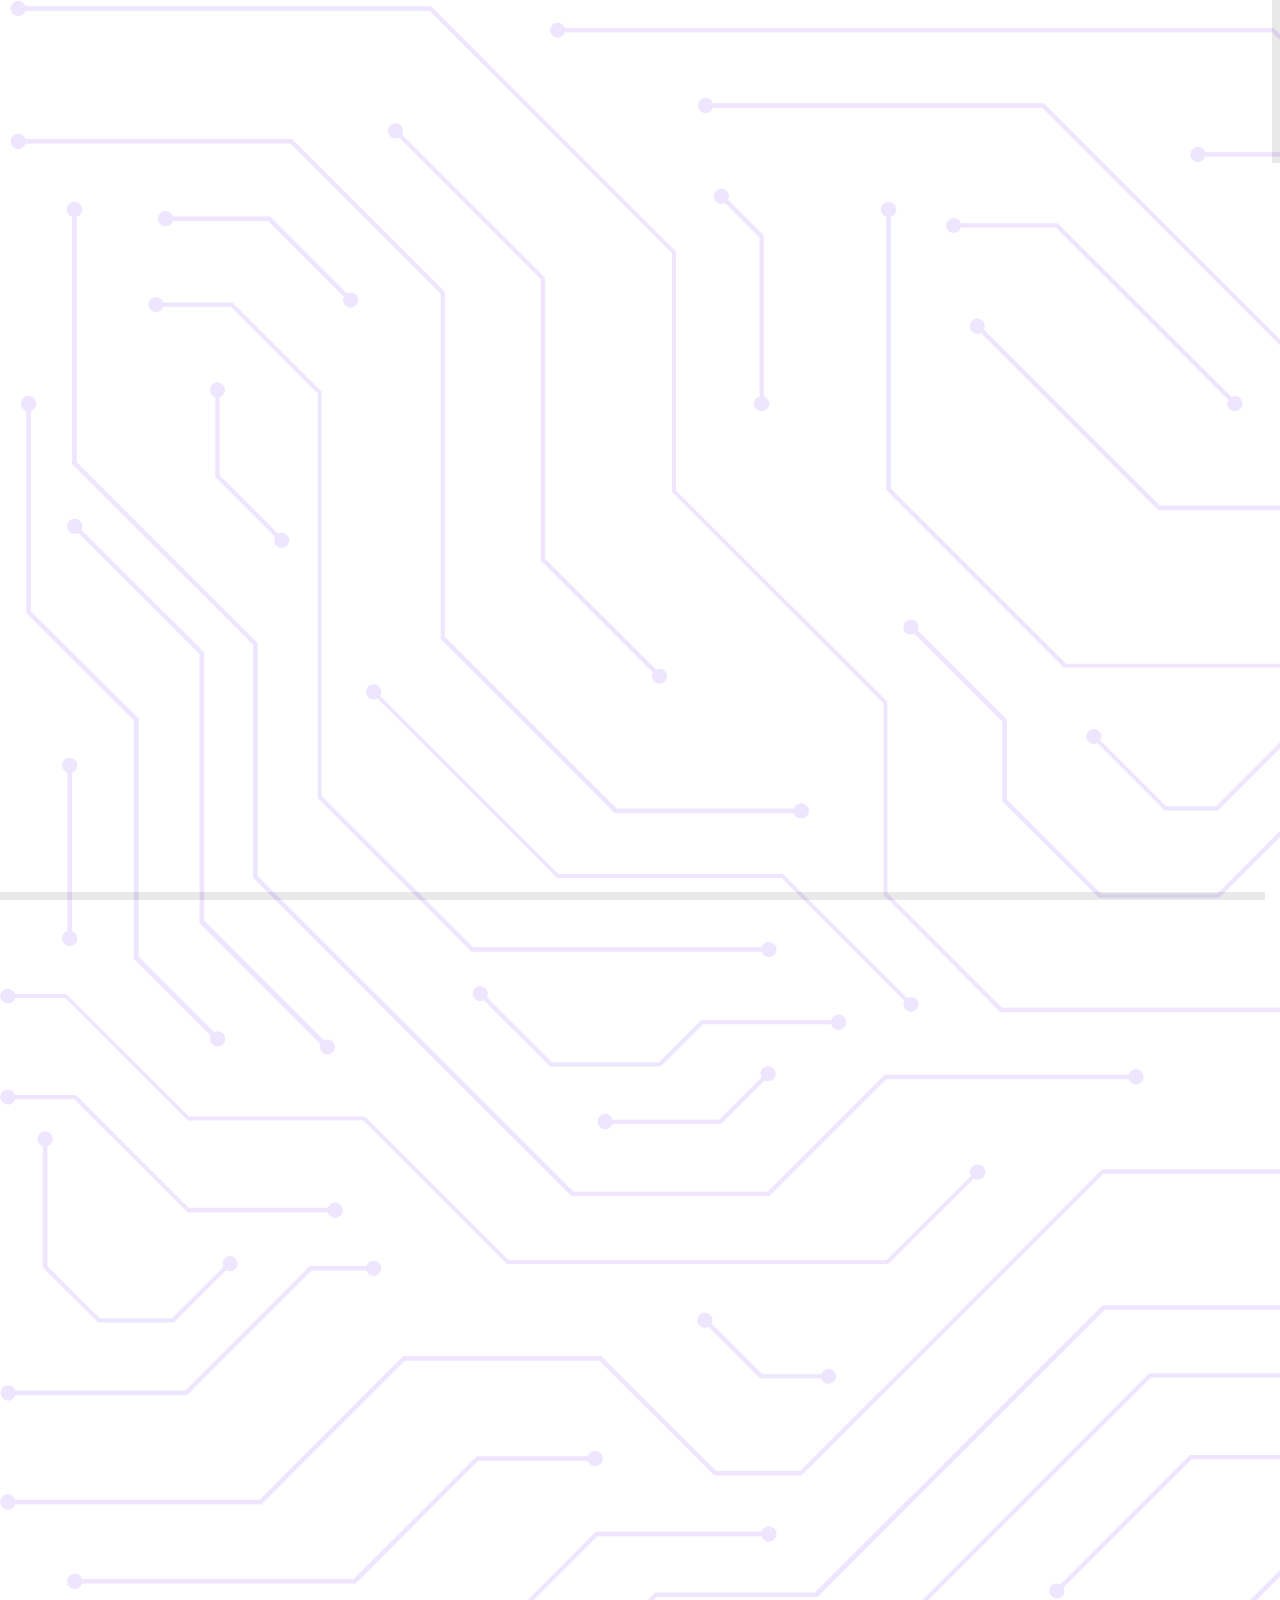
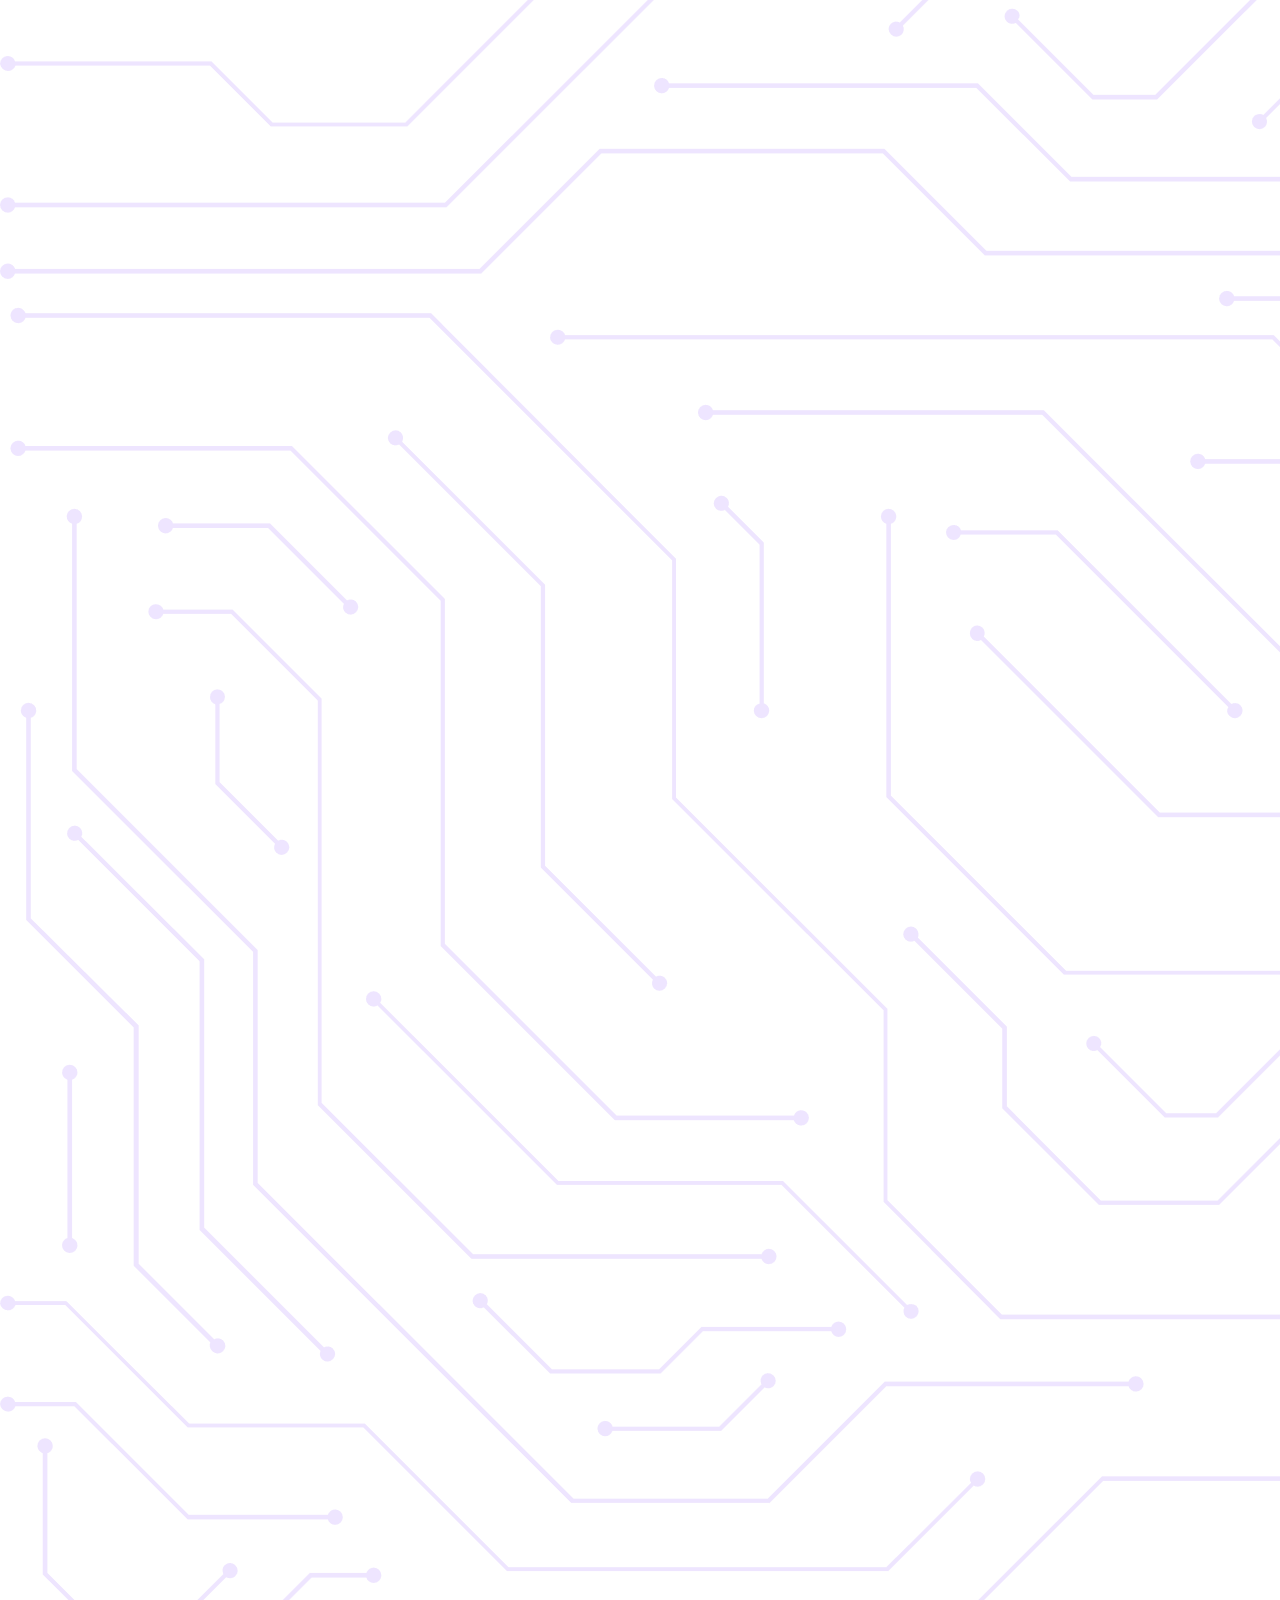
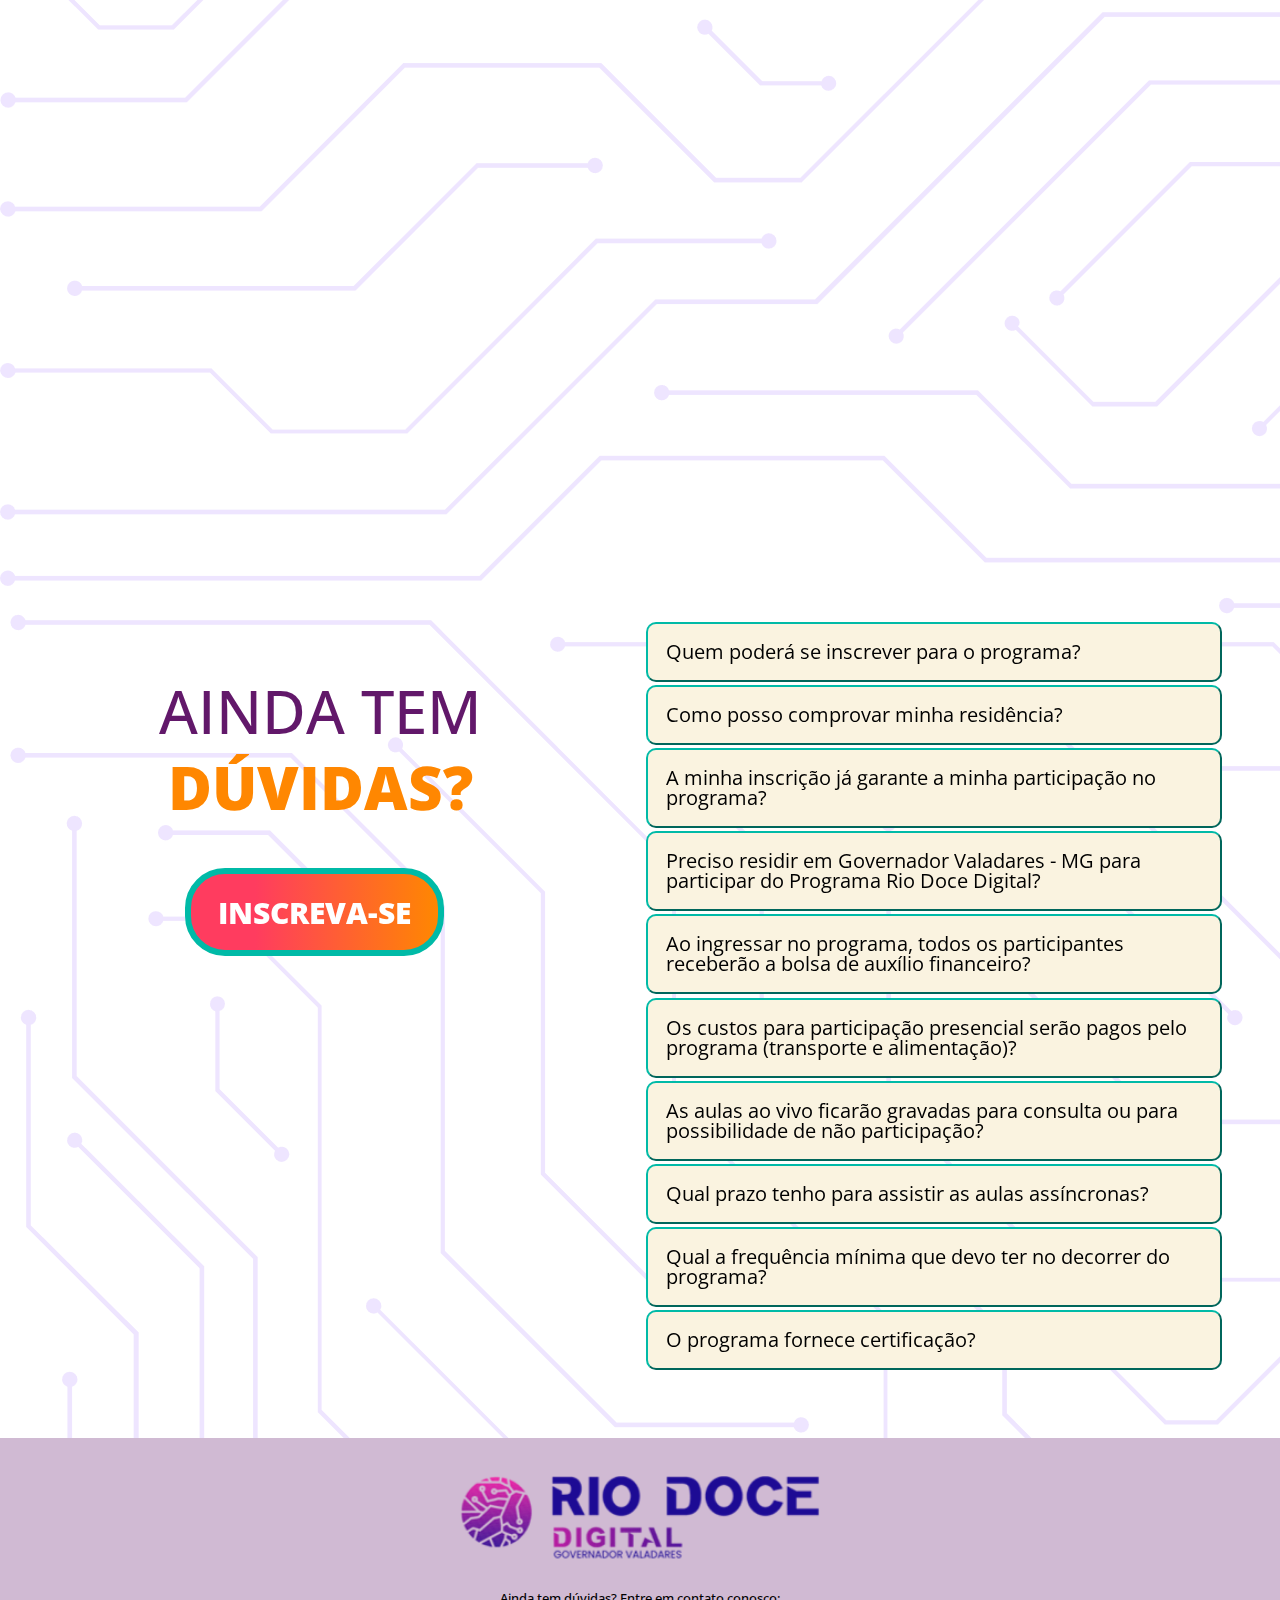
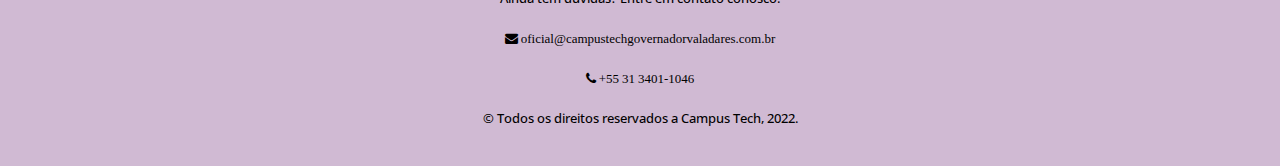
==== commit 2fa525cc: "Adicionando conteúdo da página principal" ====
--- a/index.html
+++ b/index.html
@@ -112,27 +112,11 @@
 				<div class="col-lg-6 col-md-12 col-xs-12">
 						<div class="contents">
 							<h2 class="head-title">CAPACITAÇÃO EM</h2>
-							<h2 class="head-title"><b>EVENTOS DE INOVAÇÃO</b></h2>
-							<p class="tagp">Aprenda na prática como revolucionar o ecossistema universitário de Governador Valadares - MG por meio de eventos relacionados às temáticas de empreendedorismo e inovação.</p>
-						</div>
-						<div class="row1">
-							<div class="col">
-								<div class="service-item">
-								<img src="images/icone1.png" alt="">
-								<p>IDEATHONS</p>
-								</div>
-							</div>
-							<div class="col">
-								<div class="service-item">
-									<img src="images/icone2.png" alt="">
-								<p>BOOTCAMPS</p>
-								</div>
-							</div>
-							<div class="col">
-								<div class="service-item">
-								<img src="images/icone3.png" alt="">
-								<p>HACKATHONS</p>
-								</div>
+							<h2 class="head-title"><b>TRANSFORMAÇÃO DIGITAL</b></h2>
+							<p class="tagp">Prepare-se para ser capacitado em TRANSFORMAÇÃO DIGITAL e multiplicar os seus conhecimentos de forma prática nas empresas de Governador Valadares - MG.</p>
+							<p class="tagp">Independente de sua atuação profissional, SEJA UM AGENTE TRANSFORMADOR NA SUA REGIÃO, POR MEIO DE UMA METODOLOGIA EXCLUSIVA E VALIDADA NO MERCADO!</p>
+							<div class="container1">
+								<a class="btn btn-active com_borda_verde" href="inscricao.html" ><span data-hover="Clique aqui">Inscreva-se</span></a>
 							</div>
 						</div>
 				</div>
@@ -147,9 +131,7 @@
 								<li class="closed">• Aulas on-line e presenciais</li>
 								<li class="closed">• Realização de evento ao final</li>
 							</ul>
-							<div class="container1">
-								<a class="btn btn-active com_borda_verde" href="inscricao.html" ><span data-hover="Clique aqui">Inscreva-se</span></a>
-							</div>
+							
 							</div>
 						</div>
 					</div>
@@ -157,6 +139,27 @@
 				   
 			</div>
 		</section><!-- //HOME -->
+
+		<!-- PROJECTS -->
+		<section id="quem_pode_se_inscrever" class="padbot20">
+			<!-- CONTAINER -->
+			<div class="purpose_block">
+						<div class="bloco1">
+							<img src="images/image_conheca.png" alt="">
+						</div>
+						<div class="bloco2">
+							<h2>QUEM PODE SE</h2>
+							<h2><strong><b><span style="color: #ff8701;">INSCREVER?</span></b></strong></h2>
+							<ul class="edital_ul_texto">
+								<li><p>JOVENS DE 18 A 29 ANOS</p></li>
+								<li><p>APAIXONADOS POR INOVAÇÃO</p></li>
+								<li><p>QUE RESIDEM NA REGIÃO DE<BR>GOVERNADOR VALADARES - MG</p></li>
+							</ul>
+							<a class="btn btn-active com_borda_verde" href="index.html" ><span data-hover="Baixar">INSCREVA-SE</span></a>
+						</div>
+				</div>
+			</div><!-- //CONTAINER -->
+		</section><!-- //TEAM -->
 
 		
 		<!-- ABOUT -->
@@ -170,21 +173,19 @@
 					
 					<!-- ROW -->
 					<div id="motivos" class="row">
-							<h2>MOTIVOS PARA</h2>
-							<h2><b>GARANTIR SUA INSCRIÇÃO</b></h2>
+							<h2>MOTIVOS PARA GARANTIR</h2>
+							<h2><b>SUA INSCRIÇÃO</b></h2>
 							<div class="imagens">
 								<div class="service-item">
 								<ul class="motivos_ul">
 									<li><img src="images/motivos_1.png" alt=""></li>
 									<li><img src="images/motivos_2.png" alt=""></li>
 									<li><img src="images/motivos_3.png" alt=""></li>
-									<li><img src="images/motivos_4.png" alt=""></li>
 								</ul>
 								<ul class="motivos_ul_texto">
 									<li><p>Comprovante de participação</p></li>
 									<li><p>Ajuda de custo durante 4 meses</p></li>
 									<li><p>Acesso a metodologias e ferramentas exclusivas</p></li>
-									<li><p>Prática de um Evento de Inovação</p></li>
 								</ul>
 								<img src="images/motivos.png" alt="">
 								</div>
@@ -193,108 +194,7 @@
 					</div><!-- //ROW -->
 				</div><!-- //CONTAINER -->
 			</div><!-- //MULTI PURPOSE -->
-
-			<!-- MULTI PURPOSE -->
-			<div class="purpose_block">
-				
-				<!-- CONTAINER -->
-				<div class="container">
-
-					<div class="col-lg-6 col-md-12 col-xs-12">
-					
-					<!-- ROW -->
-					<div class="row">
-							<h2>E O QUE</h2>
-							<h2><b><span style="color: #ff8701;">VAMOS APRENDER?</span></b></h2>
-							<div class="atraves_da_img_2">
-							<p>Planejar, organizar e executar eventos de inovação e empreendedorismo, como:</p>
-							<p class="centralizar_p"><span style="color: #FB133A;">IDEATHONS,</span> <span style="color: #00BAA7;">BOOTCAMPS</span> e <span style="color: #FF8701;">HACKATHONS</span></p>
-							<p>direcionados especialmente para o ambiente universitário e voltados para o desenvolvimento de ideias de negócio que utilizem conhecimento de base tecnológica.</p>
-						    </div>
-							<img class="img_oque_vamos_aprender" src="images/o_que_vamos_aprender.png" alt="">
-					</div><!-- //ROW -->
-				</div><!-- //CONTAINER -->
-				<div class="col-lg-6y col-md-12 col-xs-12 p-0">
-					<div class="service-item">
-						<img src="images/o_que_vamos_aprender2.png" alt="">
-						<div class="container1">
-							<a class="btn btn-active com_borda_verde" href="inscricao.html" ><span data-hover="Clique aqui">Inscreva-se</span></a>
-						</div>
-					</div>
-				</div>
-			</div><!-- //MULTI PURPOSE -->
-			
-			<!-- CLEAN CODE -->
-			<div id="metodologia" class="cleancode_block">
-				
-				<!-- CONTAINER -->
-				<div class="container" data-appear-top-offset="-200" data-animated="fadeInUp">
-					<div class="tab-pane fade in active1 clearfix" id="tab7">
-						<h2>NOSSA</h2>
-						<h2><b>METODOLOGIA</b></h2>
-						<p>Os conhecimentos adquiridos na participação de eventos de empreendedorismo e inovação são inúmeros e o planejamento e operacionalização de tais projetos proporcionam uma visão ainda mais ampla e completa de todo o processo.</p>
-					</div>
-
-					<ul class="ul_metodologia">
-						<img src="images/i1.png" alt="">
-						<img src="images/i2.png" alt="">
-						<img src="images/i3.png" alt="">
-						<img src="images/i4.png" alt="">
-					</ul>
-					<ul class="ul_metodologia ul_metodologia_w">
-						<a class="btn btn-active hoverboton1 bottonmotodo" href="#tab1" data-toggle="tab">Planejamento</a>
-						<a class="btn btn-active hoverboton2 bottonmotodo" href="#tab2" data-toggle="tab">Ferramentas</a>
-						<a class="btn btn-active hoverboton3 bottonmotodo" href="#tab3" data-toggle="tab">Gestão</a>
-						<a class="btn btn-active hoverboton1 bottonmotodo" href="#tab4" data-toggle="tab">Execução</a>
-					</ul>
-					<!-- CASTOM TAB -->
-					<div id="myTabContent" class="tab-content">
-						<div class="tab-pane fade in active clearfix" id="tab1">
-							<p>Apresentar e detalhar como é o planejamento e realização de eventos, de maneira geral, focados em eventos de inovação, com conteúdos direcionados para execução de orçamento, comunicação e marketing, entre outros.</p>
-						</div>
-						<div class="tab-pane fade clearfix" id="tab2">
-							<p>Proporcionar a conexão entre a teoria e a prática, por meio de aulas que auxiliarão no entendimento e aplicação das metodologias de planejamento e ferramentas para execução de eventos de empreendedorismo e inovação.</p>
-						</div>
-						<div class="tab-pane fade clearfix" id="tab3">
-							<p>Proporcionar o amadurecimento dos participantes nas metodologias, detalhar os tipos de gestão recomendada para cada tipo evento de empreendedorismo e inovação, bem como em quais contextos eles são recomendados.</p>
-						</div>
-						<div class="tab-pane fade clearfix" id="tab4">
-							<p>Definir a temática do evento de inovação a ser realizado pelos universitários na cidade ao final do programa, bem como a capacitação para sensibilização e prospecção do público, organização, execução, definição dos indicadores e análise dos resultados alcançados.</p>
-						</div>
-					</div>
-				</div><!-- //CONTAINER -->
-			</div><!-- //CLEAN CODE -->
 		</section><!-- //ABOUT -->
-		
-		
-		<!-- PROJECTS -->
-		<section id="edital" class="padbot20">
-			<!-- CONTAINER -->
-			<div class="purpose_block">
-						<div class="bloco1">
-						<h2>CONHEÇA</h2>
-						<h2><strong><b><span style="color: #ff8701;">O EDITAL!</span></b></strong></h2>
-						<p>Acesse o Edital do Programa Campus Tech e saiba mais sobre a capacitação em eventos de inovação.</p>
-						<a class="btn btn-active com_borda_verde" href="index.html" ><span data-hover="Baixar">CONHEÇA O<br> EDITAL</span></a>
-						</div>
-						<div class="bloco2">
-							<h3><span style="color: #FB133A;"><b>QUEM PODE SE INSCREVER?</b></span></h3>
-							<ul class="edital_ul">
-								<img src="images/edital_1.png" alt="">
-								<img src="images/edital_2.png" alt="">
-								<img src="images/edital_3.png" alt="">
-							</ul>
-							<ul class="edital_ul_texto">
-								<li><p>Estudantes de graduação e pós-graduação</p></li>
-								<li><p>Residentes da região de Governador Valadares-MG</p></li>
-								<li><p>Que tenham interesse em eventos de inovação</p></li>
-							</ul>
-							<img src="images/image_conheca.png" alt="">
-						</div>
-				</div>
-			</div><!-- //CONTAINER -->
-		</section><!-- //TEAM -->
-		
 
 		<!-- PROJECTS -->
 		<section id="aprender" class="padbot20">
@@ -303,62 +203,82 @@
 			<div class="bloco1">
 				<h2>O QUE VOCÊ</h2>
 				<h2><b>IRÁ APRENDER?</b></h2>
-				<p>Durante a capacitação serão apresentados aspectos teóricos, cases e aplicações práticas para <span style="color: #FB133A;">planejamento, gerenciamento e execução</span> de eventos de empreendedorismo e inovação. Dessa forma, você será capaz de organizar eventos de alto valor agregado, impactando o ambiente universitário e local.</p>
+				<p>Você entenderá como a Transformação Digital representa um processo decisivo para os negócios que querem ser relevantes no contexto em que vivemos. Serão apresentados os aspectos teóricos, estudos de casos atuais e atividades práticas para potencializar a compreensão dos temas abordados.</p>
+				<p>Dessa forma, você será capaz de conduzir uma Transformação Digital em empresas, transformando culturas empresariais e gerando resultados!</p>
 			</div>
 			<div class="bloco2">
-				<img src="images/trilhas.png" alt="">
-				<h3><span style="color: #FB133A; font-weight: 500;">CONHEÇA AS TRILHAS:</span></h3>
+				<h3><span style="color: #FB133A; font-weight: 500;">CONHEÇA AS TRILHAS</span></h3>
 				<div class="container1">
 					<div class="popup2">
-						<a id="colorpopup1" class="btn btn-active btn_aprender hoverbotonoquevaiaprender1 bottonoquevaiaprender" href="#popup1">CONTEXTU-<br>ALIZAÇÃO</a>
+						<a id="colorpopup1" class="btn btn-active btn_aprender hoverbotonoquevaiaprender1 bottonoquevaiaprender" href="#popup1">Trilha 1 - Rota da Transformação Digital</a>
 						<div id="popup1" class="overlay1">
 							<div class="popup">
 								<a class="close" href="#popup2">&times;</a>
-								<h2><span style="color: #400A46; font-weight: 500;">TRILHA 1</span><br><span style="color: #ff8701; font-weight: 800;">CONTEXTUALIZAÇÃO</span></h2>
-								<div class="content">
-									<p>Apresentação dos principais conceitos e conteúdos relacionados às temáticas de inovação e empreendedorismo. Nesta trilha, cada participante terá contato com tópicos como:</p>
-
-									<p>Tendências do empreendedorismo e como aproveitá-las;
-										Oportunidades do mercado;
-										Perfil empreendedor;
-										Tipos de Inovação; 
-										Onde a inovação e empreendedorismo fazem diferença.</p>
-								</div>
-							</div>
-						</div>
-						<a id="colorpopup1" class="btn btn-active btn_aprender hoverbotonoquevaiaprender2 bottonoquevaiaprender" href="#popup3">EVENTOS <br>DE INOVAÇÃO</a>
+								<h2><span style="color: #400A46; font-weight: 500;">TRILHA 1 - ROTA DA TRANSFORMAÇÃO DIGITAL</span></h2>
+								<div class="content">
+									<p>Apresentação das temáticas de inovação e Transformação Digital e capacitação, por meio de um treinamento especializado, para mensurar o nível de maturidade digital dos negócios através do "Diagnóstico de Maturidade Digital". </p>
+
+									<p>Além disso, serão ensinados métodos para aplicação da ferramenta e postura ideal diante do papel de entrevistador, para auxiliar na captação de informações dos entrevistados. Por fim, será apresentado formas de análise dos resultados obtidos no radar, para que seja possível analisar a evolução do negócio.</p>
+								</div>
+							</div>
+						</div>
+						<a id="colorpopup1" class="btn btn-active btn_aprender hoverbotonoquevaiaprender2 bottonoquevaiaprender" href="#popup3">Trilha 2 - Navegando no rio da Transformação Digital</a>
 						<div id="popup3" class="overlay1">
 							<div class="popup">
 								<a class="close" href="#popup2">&times;</a>
-								<h2><span style="color: #400A46; font-weight: 500;">TRILHA 2</span><br><span style="color: #00BAA7; font-weight: 800;">EVENTOS DE INOVAÇÃO</span></h2>
-								<div class="content">
-									<p>Nesta etapa, os participantes da capacitação irão assimilar objetivos dos eventos de inovação, suas aplicações e resultados, assim como colocar em prática nos cenários acadêmicos e na sociedade.</p>
-
-									<p>Além disso, conhecerão formatos de eventos de inovação e conteúdos específicos do "Problema ao Pitch", para preparar o participante à gerar e estruturar soluções para desafios reais do mercado abordados nesses eventos.</p>
-								</div>
-							</div>
-						</div>
-						<a id="colorpopup1" class="btn btn-active btn_aprender hoverbotonoquevaiaprender3 bottonoquevaiaprender" href="#popup4">PLANEJAMENTO <br>DE EVENTOS</a>
+								<h2><span style="color: #400A46; font-weight: 500;">TRILHA 2 - NAVEGANDO NO RIO DA TRANSFORMAÇÃO DIGITAL</span></h2>
+								<div class="content">
+									<p>Apresentação de conceitos e conteúdos relacionados a importância do planejamento estratégico para os negócios, modelagem de negócios, construção do Mapa para a Transformação Digital, análise de concorrência e a relevância dos dados para a tomada de decisões.</p>
+
+									<p>O objetivo desta trilha é estruturar uma nova forma de modelar negócios, captar valor e engajar clientes.</p>
+								</div>
+							</div>
+						</div>
+						<a id="colorpopup1" class="btn btn-active btn_aprender hoverbotonoquevaiaprender3 bottonoquevaiaprender" href="#popup4">Trilha 3 - Conhecendo o cliente</a>
 						<div id="popup4" class="overlay1">
 							<div class="popup">
 								<a class="close" href="#popup2">&times;</a>
-								<h2><span style="color: #FB133A; font-weight: 500;">TRILHA 3</span><br><span style="color: #ff8701; font-weight: 800;">PLANEJAMENTO DE EVENTOS</span></h2>
-								<div class="content">
-									<p>Na fase de planejamento é importante compreender os direcionamentos estratégicos para a execução de um evento de inovação e empreendedorismo, qual será seu impacto e quais são os resultados almejados.</p>
-
-									<p>Nessa etapa, serão discutidos pontos como: definição de temáticas, definição do público-alvo, projeção de equipe, captação de parceiros e recursos e prospecção de pessoas-chave.</p>
-								</div>
-							</div>
-						</div>
-						<a id="colorpopup1" class="btn btn-active btn_aprender hoverbotonoquevaiaprender4 bottonoquevaiaprender" href="#popup5">EVENTO <br>NA PRÁTICA</a>
+								<h2><span style="color: #FB133A; font-weight: 500;">TRILHA 3 - CONHECENDO O CLIENTE</span></h2>
+								<div class="content">
+									<p>Apresentação de conceitos e conteúdos relacionados à compreensão dos atuais clientes existentes no negócio, construção de personas e mapas de empatia para identificação adequada do perfil do cliente ideal para empresa, ou seja, reconhecer quem são as possíveis pessoas que dão rentabilidade e geram valor para o negócio.</p>
+
+									<p>Ademais, serão ensinados a importância da jornada e experiência do usuário para retenção de clientes.</p>
+								</div>
+							</div>
+						</div>
+						<a id="colorpopup1" class="btn btn-active btn_aprender hoverbotonoquevaiaprender4 bottonoquevaiaprender" href="#popup5">Trilha 4 - Conhecendo o negócio</a>
 						<div id="popup5" class="overlay1">
 							<div class="popup">
 								<a class="close" href="#popup2">&times;</a>
-								<h2><span style="color: #ff8701; font-weight: 500;">TRILHA 4</span><br><span style="color: #ff8701; font-weight: 800;">EVENTO NA PRÁTICA</span></h2>
-								<div class="content">
-									<p>Momento de colocar em prática tudo o que foi aprendido ao longo do Programa Campus Tech e nada melhor do que colocar a mão na massa para garantir o aprendizado. Nesta etapa, os participantes irão atuar na realização de um evento real de inovação na cidade de Governador Valadares/MG.</p>
-
-									<p>Serão realizadas todas as etapas de planejamento estratégico, gerenciamento, execução, pós evento e lições aprendidas. Todo o direcionamento e apoio será fornecido pela organização do programa.</p>
+								<h2><span style="color: #ff8701; font-weight: 500;">TRILHA 4 - CONHECENDO O NEGÓCIO</span></h2>
+								<div class="content">
+									<p>Apresentação de conteúdos relacionados ao mapeamento e digitalização dos processos internos e externos existentes na organização, bem como evidencias da melhoria do desempenho que essas mudanças proporcionam para o negócio e para os colaboradores.</p>
+
+									<p>Você será capacitado nos princípios básicos de organização, gestão de processos, metodologias de priorização e implementação de métodos de gestão para que o negócio se torne digital.</p>
+								</div>
+							</div>
+						</div>
+						<a id="colorpopup1" class="btn btn-active btn_aprender hoverbotonoquevaiaprender4 bottonoquevaiaprender" href="#popup6">Trilha 5 - Implementação de tecnologias digitais</a>
+						<div id="popup6" class="overlay1">
+							<div class="popup">
+								<a class="close" href="#popup2">&times;</a>
+								<h2><span style="color: #ff8701; font-weight: 500;">TRILHA 5 - IMPLEMENTAÇÃO DE TECNOLOGIAS DIGITAIS</span></h2>
+								<div class="content">
+									<p>Introdução às tecnologias digitais e diferentes ferramentas que são importantes para o processo de Transformação Digital, bem como as melhores práticas para implementação dentro das empresas, gerenciamento, análise dos resultados e efetividade.</p>
+
+									<p>Além disso, será abordado uma introdução ao marketing digital nos negócios para alcançar, reter e agregar valor à marca.</p>
+								</div>
+							</div>
+						</div>
+						<a id="colorpopup1" class="btn btn-active btn_aprender hoverbotonoquevaiaprender4 bottonoquevaiaprender" href="#popup7">Mentorias nas empresas</a>
+						<div id="popup7" class="overlay1">
+							<div class="popup">
+								<a class="close" href="#popup2">&times;</a>
+								<h2><span style="color: #ff8701; font-weight: 500;">MENTORIAS NAS EMPRESAS</span></h2>
+								<div class="content">
+									<p>Esta etapa do Projeto terá a duração de 1 (um) mês e consiste na aplicação da metodologia e das ferramentas de Transformação Digital em empresas previamente escolhidas na região de Governador Valadares (MG).</p>
+
+									<p>O objetivo é transformar você em um multiplicador de Transformação Digital, por meio da fixação de conhecimentos na prática, para que possa executar todos os conhecimentos adquiridos na capacitação e perceber a sua evolução profissional.</p>
 								</div>
 							</div>
 						</div>
@@ -366,41 +286,41 @@
 			</div>
 			</div><!-- //CONTAINER -->
 		</section><!-- //TEAM -->
-		
-		
-		<!-- NEWS -->
-		<section id="inscricoes">
+
+
+		<!-- PROJECTS -->
+		<section id="edital" class="padbot20">
+			<!-- CONTAINER -->
 			<div class="purpose_block">
-				<div class="container1">
-					<div class="row1">
-						<h2><b><strong style="color: #FB133A;">E AÍ, BORA SE TORNAR</strong></b></h2>
-						<h2><b>EXPERT EM EVENTOS DE INOVAÇÃO?</b></h2>
+					<div class="bloco1_edital">
+						<h2>PROJETO</h2>
+						<h2><strong><b><span style="color: #ff8701;">RIO DOCE DIGITAL</span></b></strong></h2>
+						<p>Acesse o Edital do Programa Rio Doce Digital e confira todas as informações que você precisa saber antes de realizar a sua inscrição. Nele, você encontrará os detalhes sobre as informações gerais do programa, cronograma, as responsabilidades do participante, informações sobre a bolsa de capacitação e entre outros esclarecimentos que estarão disponíveis.</p>
+						<a class="btn btn-active com_borda_verde" href="index.html" ><span data-hover="Baixar">ACESSE O EDITAL</span></a>
 					</div>
-					</div>
-					<a class="btn btn-active com_borda_verde" href="inscricao.html" ><span data-hover="CLIQUE AQUI">INSCREVA-SE</span></a>
-				</div>
+			</div>
 			</div><!-- //CONTAINER -->
-		</section><!-- //NEWS -->
+		</section><!-- //TEAM -->
 
 		<!-- TEAM -->
 		<section id="duvidas">
 			<div class="purpose_block">
 				<!-- CONTAINER -->
 				<div class="bloco1">
-					<h2>PERGUNTAS</h2>
-					<h2><b><span style="color: #ff8701;">FREQUENTES</span></b></h2>
+					<h2>AINDA TEM</h2>
+					<h2><b><span style="color: #ff8701;">DÚVIDAS?</span></b></h2>
 					<a class="btn btn-active com_borda_verde" href="inscricao.html" ><span data-hover="CLIQUE AQUI">INSCREVA-SE</span></a>
 				</div>
 				
 				<div class="bloco2">
 				<button class="accordion">Quem poderá se inscrever para o programa?</button>
 				<div class="panel">
-				<p>Estudantes regularmente matriculados em universidades ou faculdades de Governador Valadares - MG, mediante declaração fornecida pela instituição.</p>
+				<p>Jovens de 18 a 29 anos, residentes na cidade de Governador Valadares - MG, distritos, subdistritos e municípios limítrofes.</p>
 				</div>
 
 				<button class="accordion">Como posso comprovar minha residência?</button>
 				<div class="panel">
-				<p>Serão aceitos como comprovante de residência em seu nome ou de membro do grupo familiar ou membros da mesma residência (exemplo: repúblicas, pensões, pensionatos, entre outros) dos últimos 3 meses Governador Valadares - MG, distritos e/ou municípios limites:</p>
+				<p>Serão aceitos como comprovante de residência em seu nome ou de membro do grupo familiar ou membros da mesma residência (exemplo: repúblicas, pensões, pensionatos, entre outros) dos últimos 3 meses em Governador Valadares - MG, distritos e/ou municípios limites:</p>
 				
 				<p><strong>*</strong>Contas de água, gás, energia elétrica ou telefone (fixo ou móvel).</p>
 				<p><strong>*</strong>Contrato de aluguel em vigor, com firma do proprietário do imóvel reconhecida em cartório, acompanhado de um dos comprovantes de conta de água, gás, energia elétrica ou telefone em nome do proprietário do imóvel.</p>
@@ -422,7 +342,7 @@
 				<p>A inscrição não garantirá a sua participação no programa, sendo ainda necessário passar pela fase de processo seletivo, conforme o edital.</p>
 				</div>
 
-				<button class="accordion">Preciso residir em Governador Valadares - MG para participar do Programa Campus Tech?</button>
+				<button class="accordion">Preciso residir em Governador Valadares - MG para participar do Programa Rio Doce Digital?</button>
 				<div class="panel">
 				<p>O público preferencial para a capacitação é o Governador Valadares - MG, mas caso você seja de alguma das regiões abaixo, também estará apto para concorrer à seleção:</p>
 
--- a/css/style.css
+++ b/css/style.css
@@ -199,6 +199,12 @@
     line-height: 25px;
     font-size: 32px;
     color: #000000;
+}
+
+.bloco1_edital {
+    width: 100%;
+    position: relative;
+    padding: 5%;
 }
 
 .purpose_block .container .row .imagens h3 {
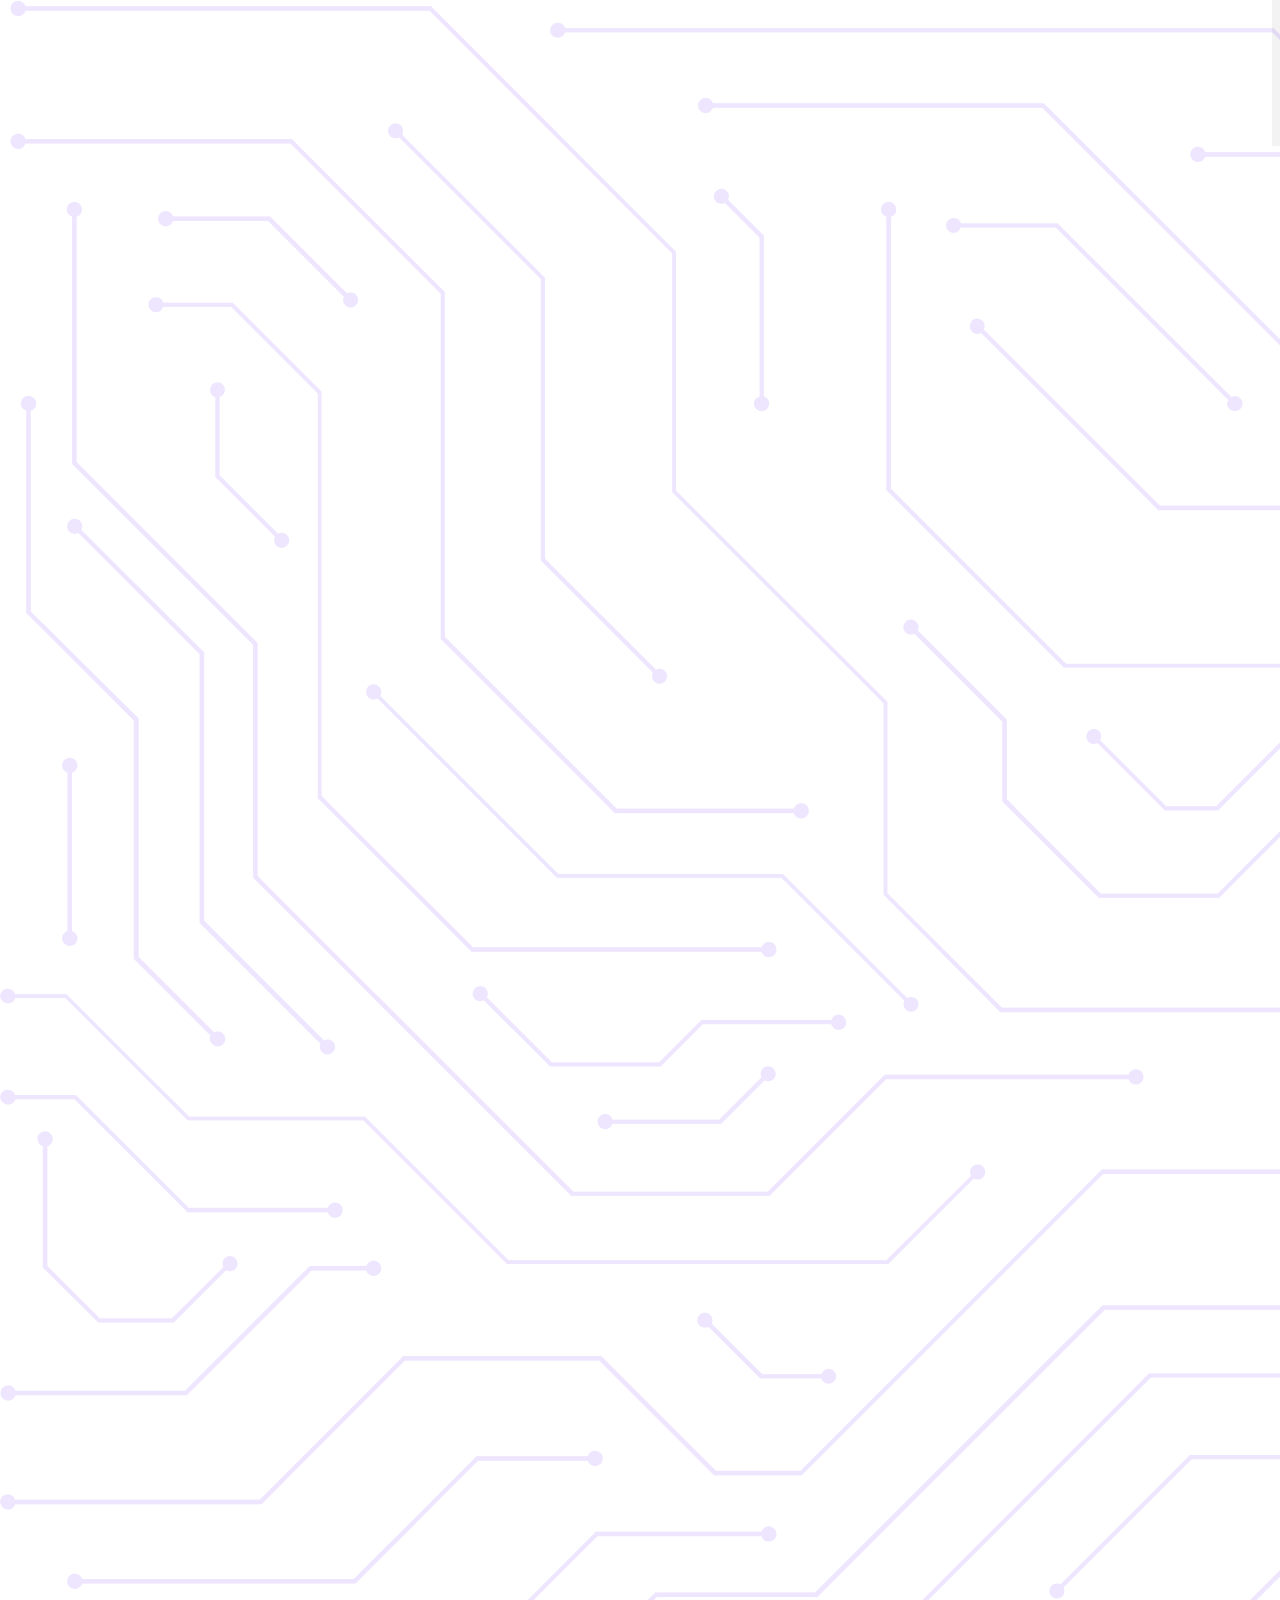
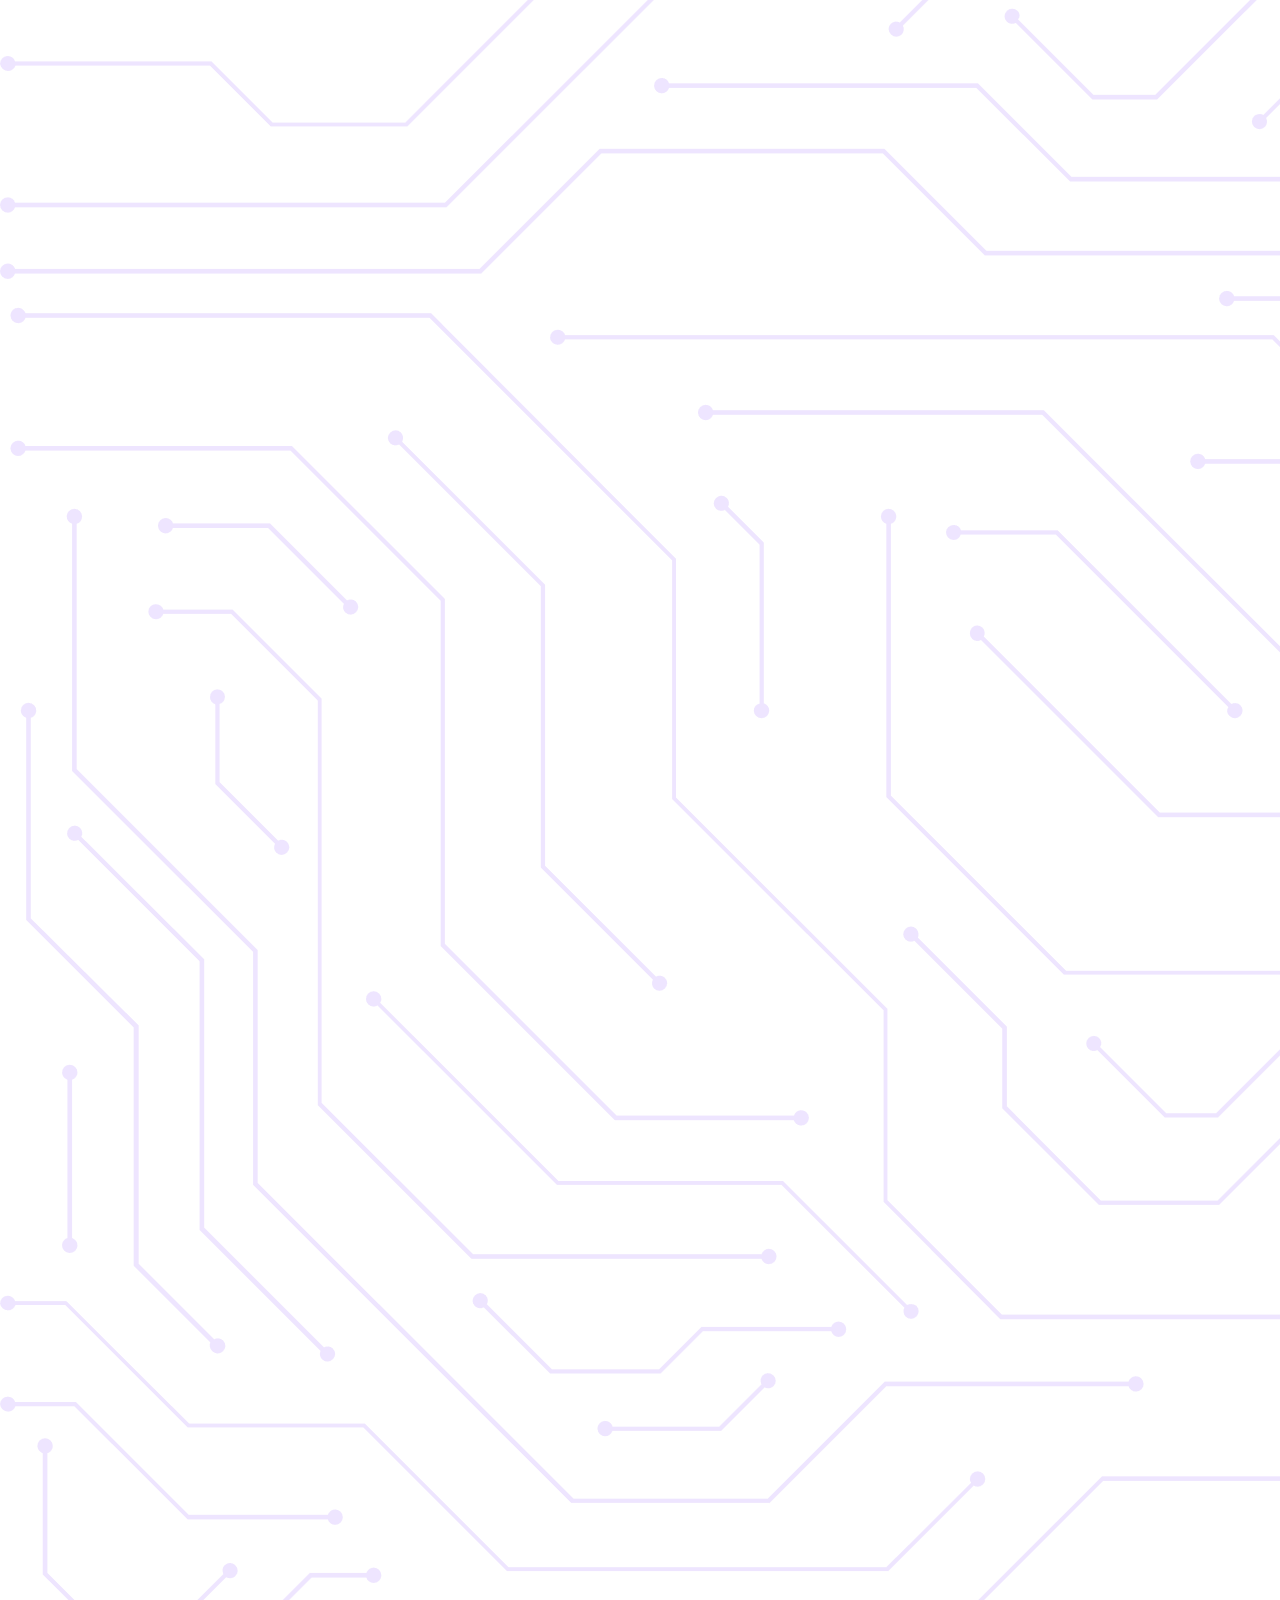
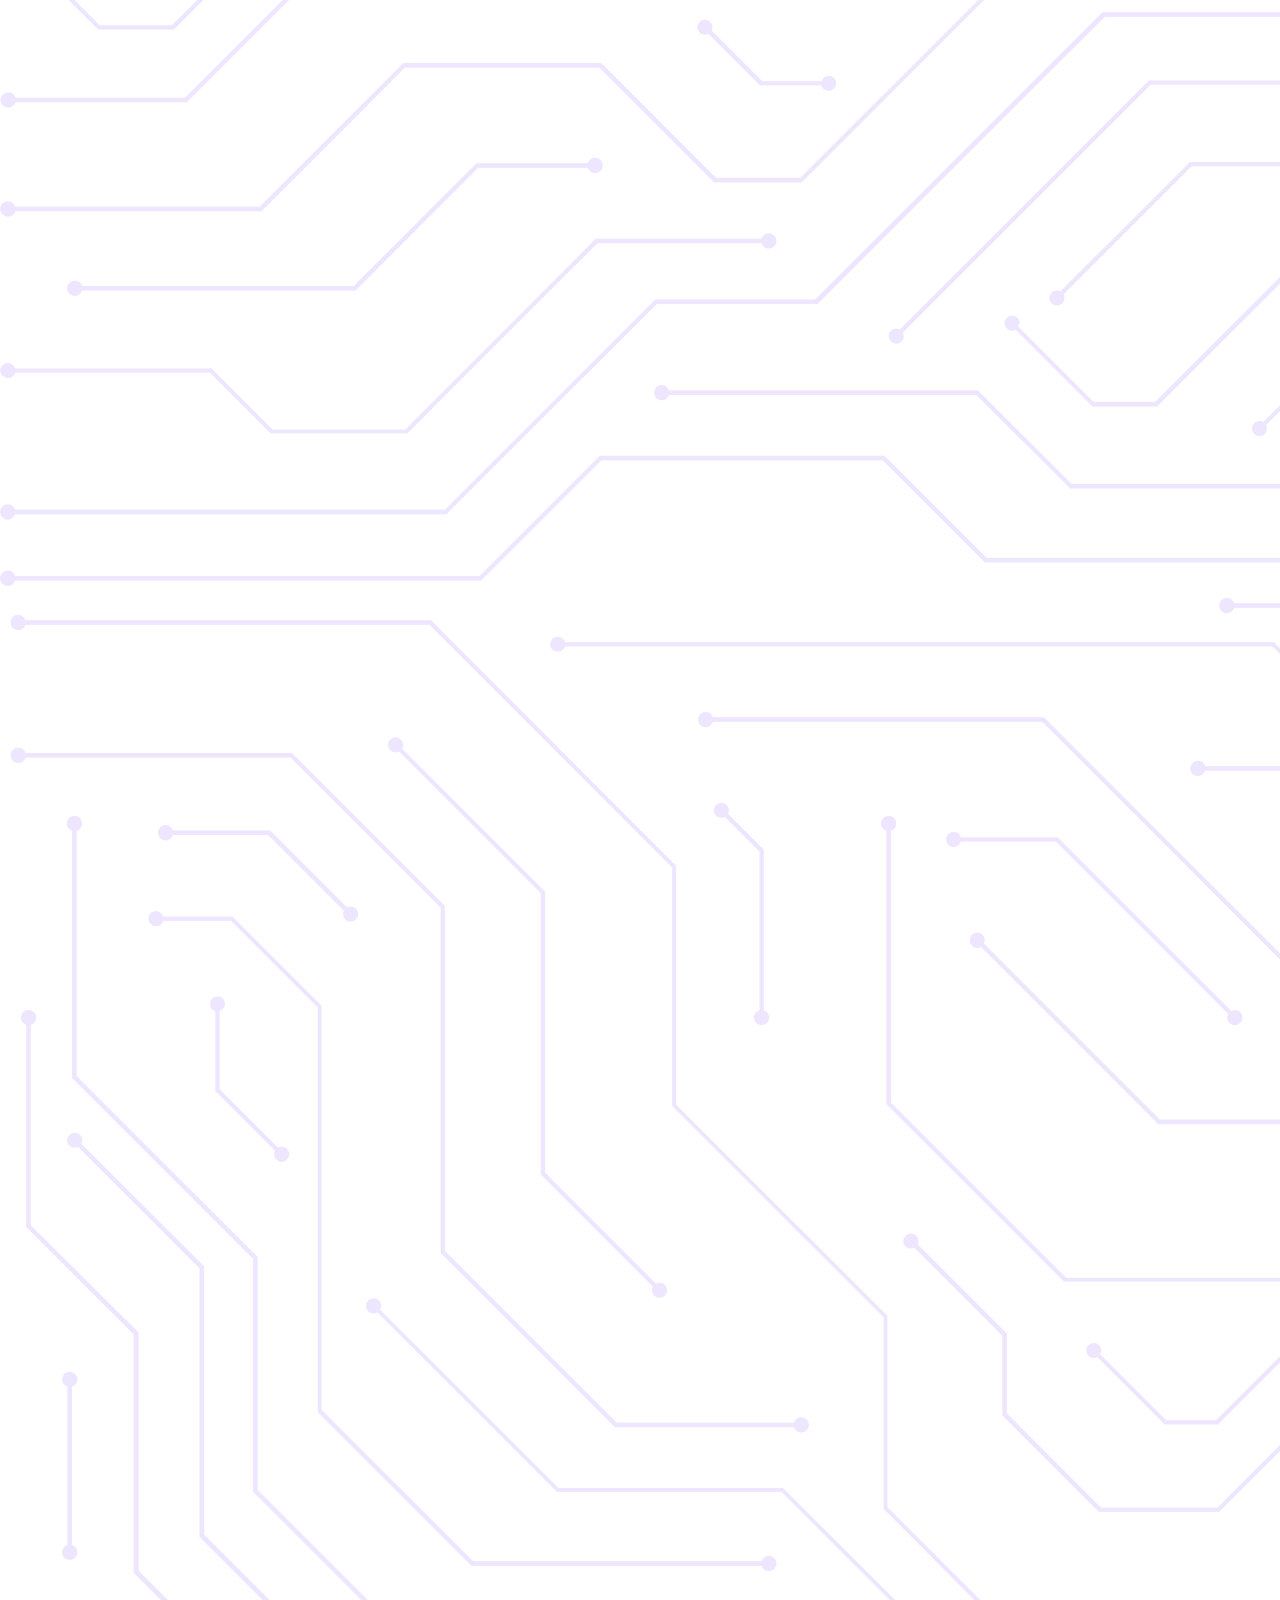
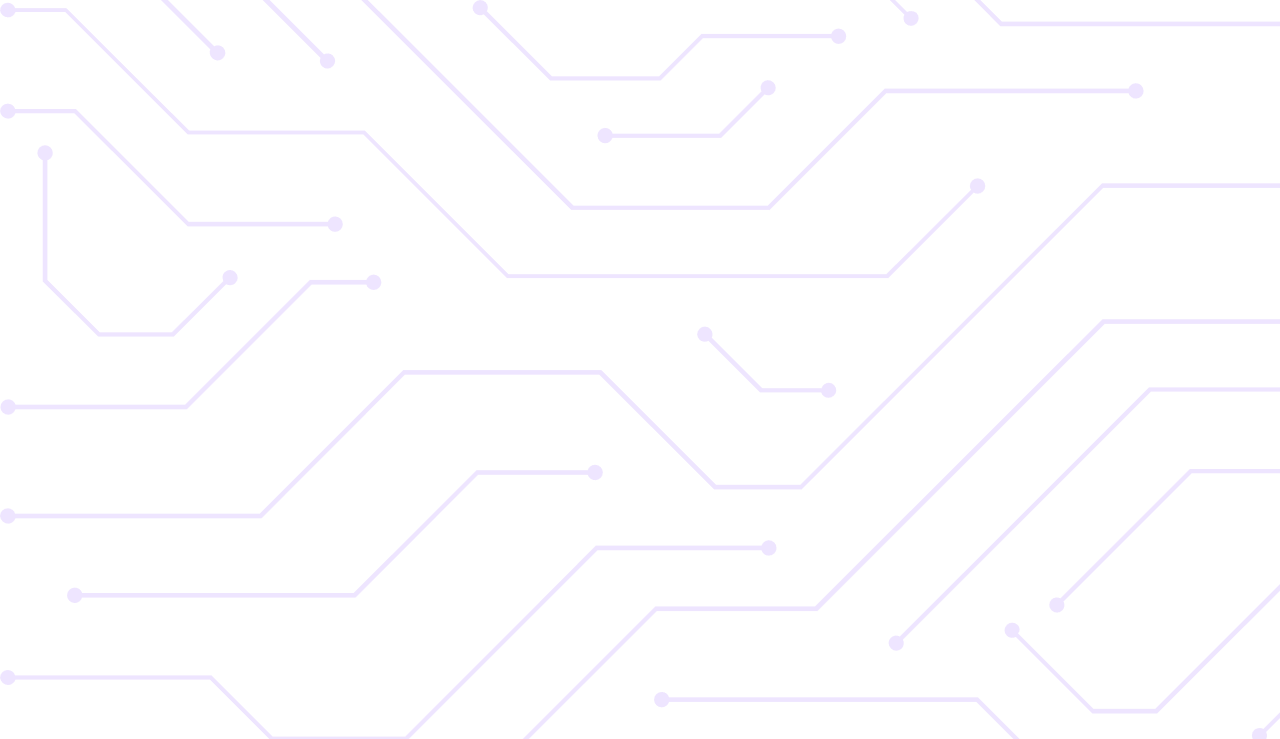
==== commit 2e4ff09a: "Finalizando v_1" ====
--- a/index.html
+++ b/index.html
@@ -8,7 +8,7 @@
 	<meta name="description" content="">
 	<meta name="author" content="">
 	
-	<link rel="shortcut icon" href="/images/favicons/icon.png" type="image/x-icon" />
+	<link rel="shortcut icon" href="images/favicon.png">
     
 	<!-- CSS -->
 	<link href="css/bootstrap.min.css" rel="stylesheet" type="text/css" />
@@ -22,7 +22,7 @@
 	<!-- FONTS -->
 	<link rel="preconnect" href="https://fonts.googleapis.com">
 	<link rel="preconnect" href="https://fonts.gstatic.com" crossorigin>
-	<link href="https://fonts.googleapis.com/css2?family=Open+Sans:ital,wght@0,300;0,400;0,500;0,600;0,700;0,800;1,300;1,400;1,500;1,600;1,700;1,800&display=swap" rel="stylesheet">
+	<link href="https://fonts.googleapis.com/css2?family=Poppins:ital,wght@0,300;0,400;0,500;0,600;0,700;0,800;1,300;1,400;1,500;1,600;1,700;1,800&display=swap" rel="stylesheet">
 
 	<link rel="stylesheet" href="https://cdnjs.cloudflare.com/ajax/libs/font-awesome/4.7.0/css/font-awesome.min.css">
 	
@@ -97,7 +97,7 @@
 					<!-- MENU -->
 					<div class="pull-right">
 						<nav class="navmenu center">
-							<a class="btn btn-active com_borda_roxa" href="inscricao.html" ><span data-hover="Clique aqui">Inscreva-se</span></a>
+							<a class="btn btn-active" href="inscricao.html" ><span style="color: #1CFFD1;" data-hover="Clique aqui">Inscreva-se</span></a>
 						</nav>
 					</div><!-- //MENU -->
 				</div><!-- //MENU BLOCK -->
@@ -113,10 +113,10 @@
 						<div class="contents">
 							<h2 class="head-title">CAPACITAÇÃO EM</h2>
 							<h2 class="head-title"><b>TRANSFORMAÇÃO DIGITAL</b></h2>
-							<p class="tagp">Prepare-se para ser capacitado em TRANSFORMAÇÃO DIGITAL e multiplicar os seus conhecimentos de forma prática nas empresas de Governador Valadares - MG.</p>
-							<p class="tagp">Independente de sua atuação profissional, SEJA UM AGENTE TRANSFORMADOR NA SUA REGIÃO, POR MEIO DE UMA METODOLOGIA EXCLUSIVA E VALIDADA NO MERCADO!</p>
+							<p class="tagp">Prepare-se para ser capacitado em <strong>TRANSFORMAÇÃO DIGITAL</strong> e multiplicar os seus conhecimentos de forma prática nas empresas de <u><strong>Governador Valadares - MG.</strong></u></p>
+							<p class="tagp">Independente de sua atuação profissional, <span style="color: #6412FA;">seja um agente transformador na sua região</span>, por meio de uma metodologia exclusiva e validada no mercado!</p>
 							<div class="container1">
-								<a class="btn btn-active com_borda_verde" href="inscricao.html" ><span data-hover="Clique aqui">Inscreva-se</span></a>
+								<a class="btn btn-active" href="inscricao.html" ><span style="color: #1CFFD1;" data-hover="Clique aqui">Inscreva-se</span></a>
 							</div>
 						</div>
 				</div>
@@ -127,11 +127,10 @@
 							<div class="service-item">
 							<img src="images/Imagem1.png" alt="">
 							<ul class="texto_inicial">
-								<li class="closed">• Capacitação com bolsa de estudo</li>
-								<li class="closed">• Aulas on-line e presenciais</li>
-								<li class="closed">• Realização de evento ao final</li>
+								<li class="closed"><img src="images/ponto.png" alt="">Capacitação com bolsa de estudo</li>
+								<li class="closed"><img src="images/ponto.png" alt="">Aulas on-line e presenciais</li>
+								<li class="closed"><img src="images/ponto.png" alt="">Realização de evento ao final</li>
 							</ul>
-							
 							</div>
 						</div>
 					</div>
@@ -140,28 +139,6 @@
 			</div>
 		</section><!-- //HOME -->
 
-		<!-- PROJECTS -->
-		<section id="quem_pode_se_inscrever" class="padbot20">
-			<!-- CONTAINER -->
-			<div class="purpose_block">
-						<div class="bloco1">
-							<img src="images/image_conheca.png" alt="">
-						</div>
-						<div class="bloco2">
-							<h2>QUEM PODE SE</h2>
-							<h2><strong><b><span style="color: #ff8701;">INSCREVER?</span></b></strong></h2>
-							<ul class="edital_ul_texto">
-								<li><p>JOVENS DE 18 A 29 ANOS</p></li>
-								<li><p>APAIXONADOS POR INOVAÇÃO</p></li>
-								<li><p>QUE RESIDEM NA REGIÃO DE<BR>GOVERNADOR VALADARES - MG</p></li>
-							</ul>
-							<a class="btn btn-active com_borda_verde" href="index.html" ><span data-hover="Baixar">INSCREVA-SE</span></a>
-						</div>
-				</div>
-			</div><!-- //CONTAINER -->
-		</section><!-- //TEAM -->
-
-		
 		<!-- ABOUT -->
 		<section id="oprograma">
 
@@ -174,43 +151,58 @@
 					<!-- ROW -->
 					<div id="motivos" class="row">
 							<h2>MOTIVOS PARA GARANTIR</h2>
-							<h2><b>SUA INSCRIÇÃO</b></h2>
+							<h2><b><span style="color: #1C0A94;">SUA INSCRIÇÃO</span></b></h2>
 							<div class="imagens">
 								<div class="service-item">
 								<ul class="motivos_ul">
-									<li><img src="images/motivos_1.png" alt=""></li>
-									<li><img src="images/motivos_2.png" alt=""></li>
-									<li><img src="images/motivos_3.png" alt=""></li>
-								</ul>
-								<ul class="motivos_ul_texto">
-									<li><p>Comprovante de participação</p></li>
-									<li><p>Ajuda de custo durante 4 meses</p></li>
-									<li><p>Acesso a metodologias e ferramentas exclusivas</p></li>
+									<li><img src="images/motivos_1.png" alt=""><p>Comprovante de participação</p></li>
+									<li><img src="images/motivos_2.png" alt=""><p>Acesso a metodologias e ferramentas exclusivas e validadas no mercado</p></li>
+									<li><img src="images/motivos_3.png" alt=""><p>Colocar em prática, em empresas de Governador Valadares (MG), os conhecimentos adquiridos</p></li>
 								</ul>
 								<img src="images/motivos.png" alt="">
 								</div>
 							</div>
-							<a class="btn btn-active com_borda_verde" href="inscricao.html" ><span>Inscreva-se</span></a>
+							<a class="btn btn-active" style="color: #1CFFD1;" href="inscricao.html" ><span>Inscreva-se</span></a>
 					</div><!-- //ROW -->
 				</div><!-- //CONTAINER -->
 			</div><!-- //MULTI PURPOSE -->
 		</section><!-- //ABOUT -->
 
 		<!-- PROJECTS -->
+		<section id="quem_pode_se_inscrever" class="padbot20">
+			<!-- CONTAINER -->
+			<div class="purpose_block">
+						<div class="bloco1 bloco1x">
+							<img class="alinhamento_imagem_quem_pode" src="images/image_conheca.png" alt="">
+						</div>
+						<div class="bloco2">
+							<h2>QUEM PODE SE</h2>
+							<h2><strong><b><span style="color: #1C0A94;">INSCREVER?</span></b></strong></h2>
+							<ul class="edital_ul_texto">
+								<li class="closed"><img src="images/ponto.png" alt=""><p>JOVENS DE 18 A 29 ANOS</p></li>
+								<li class="closed"><img src="images/ponto.png" alt=""><p>APAIXONADOS POR INOVAÇÃO</p></li>
+								<li class="closed"><img src="images/ponto.png" alt=""><p>QUE RESIDEM NA REGIÃO DE<BR>GOVERNADOR VALADARES - MG</p></li>
+							</ul>
+							<a class="btn btn-active" href="index.html" ><span style="color: #1CFFD1;" data-hover="Baixar">INSCREVA-SE</span></a>
+						</div>
+			</div><!-- //CONTAINER -->
+		</section><!-- //TEAM -->
+
+		<!-- PROJECTS -->
 		<section id="aprender" class="padbot20">
 			<!-- CONTAINER -->
-			<div class="purpose_block">
+			<div class="purpose_block purpose_blockx">
 			<div class="bloco1">
 				<h2>O QUE VOCÊ</h2>
-				<h2><b>IRÁ APRENDER?</b></h2>
-				<p>Você entenderá como a Transformação Digital representa um processo decisivo para os negócios que querem ser relevantes no contexto em que vivemos. Serão apresentados os aspectos teóricos, estudos de casos atuais e atividades práticas para potencializar a compreensão dos temas abordados.</p>
+				<h2><b><span style="color: #1C0A94;">IRÁ APRENDER?</span></b></h2>
+				<p>Você entenderá como a <span style="color: #FF24A6;"><u>Transformação Digital</u></span> representa um processo decisivo para os negócios que querem ser relevantes no contexto em que vivemos. Serão apresentados os aspectos teóricos, estudos de casos atuais e atividades práticas para potencializar a compreensão dos temas abordados.</p>
 				<p>Dessa forma, você será capaz de conduzir uma Transformação Digital em empresas, transformando culturas empresariais e gerando resultados!</p>
 			</div>
 			<div class="bloco2">
-				<h3><span style="color: #FB133A; font-weight: 500;">CONHEÇA AS TRILHAS</span></h3>
+				<h3><span style="color: #FF24A6; font-weight: 500;">CONHEÇA AS TRILHAS</span></h3>
 				<div class="container1">
 					<div class="popup2">
-						<a id="colorpopup1" class="btn btn-active btn_aprender hoverbotonoquevaiaprender1 bottonoquevaiaprender" href="#popup1">Trilha 1 - Rota da Transformação Digital</a>
+						<a id="colorpopup1" class="btn btn-active btn_aprender hoverbotonoquevaiaprender1 bottonoquevaiaprender" href="#popup1">Trilha 1 <br> Rota da Transformação Digital</a>
 						<div id="popup1" class="overlay1">
 							<div class="popup">
 								<a class="close" href="#popup2">&times;</a>
@@ -222,7 +214,7 @@
 								</div>
 							</div>
 						</div>
-						<a id="colorpopup1" class="btn btn-active btn_aprender hoverbotonoquevaiaprender2 bottonoquevaiaprender" href="#popup3">Trilha 2 - Navegando no rio da Transformação Digital</a>
+						<a id="colorpopup1" class="btn btn-active btn_aprender hoverbotonoquevaiaprender1 bottonoquevaiaprender" href="#popup3">Trilha 2 <br> Navegando no rio da Transformação Digital</a>
 						<div id="popup3" class="overlay1">
 							<div class="popup">
 								<a class="close" href="#popup2">&times;</a>
@@ -234,7 +226,7 @@
 								</div>
 							</div>
 						</div>
-						<a id="colorpopup1" class="btn btn-active btn_aprender hoverbotonoquevaiaprender3 bottonoquevaiaprender" href="#popup4">Trilha 3 - Conhecendo o cliente</a>
+						<a id="colorpopup1" class="btn btn-active btn_aprender hoverbotonoquevaiaprender1 bottonoquevaiaprender" href="#popup4">Trilha 3 <br> Conhecendo o cliente</a>
 						<div id="popup4" class="overlay1">
 							<div class="popup">
 								<a class="close" href="#popup2">&times;</a>
@@ -246,7 +238,7 @@
 								</div>
 							</div>
 						</div>
-						<a id="colorpopup1" class="btn btn-active btn_aprender hoverbotonoquevaiaprender4 bottonoquevaiaprender" href="#popup5">Trilha 4 - Conhecendo o negócio</a>
+						<a id="colorpopup1" class="btn btn-active btn_aprender hoverbotonoquevaiaprender1 bottonoquevaiaprender" href="#popup5">Trilha 4 <br> Conhecendo o negócio</a>
 						<div id="popup5" class="overlay1">
 							<div class="popup">
 								<a class="close" href="#popup2">&times;</a>
@@ -258,7 +250,7 @@
 								</div>
 							</div>
 						</div>
-						<a id="colorpopup1" class="btn btn-active btn_aprender hoverbotonoquevaiaprender4 bottonoquevaiaprender" href="#popup6">Trilha 5 - Implementação de tecnologias digitais</a>
+						<a id="colorpopup1" class="btn btn-active btn_aprender hoverbotonoquevaiaprender1 bottonoquevaiaprender" href="#popup6">Trilha 5 <br> Implementação de tecnologias digitais</a>
 						<div id="popup6" class="overlay1">
 							<div class="popup">
 								<a class="close" href="#popup2">&times;</a>
@@ -270,7 +262,7 @@
 								</div>
 							</div>
 						</div>
-						<a id="colorpopup1" class="btn btn-active btn_aprender hoverbotonoquevaiaprender4 bottonoquevaiaprender" href="#popup7">Mentorias nas empresas</a>
+						<a id="colorpopup1" class="btn btn-active btn_aprender hoverbotonoquevaiaprender2 bottonoquevaiaprender" href="#popup7">Mentorias nas <br>empresas</a>
 						<div id="popup7" class="overlay1">
 							<div class="popup">
 								<a class="close" href="#popup2">&times;</a>
@@ -294,11 +286,10 @@
 			<div class="purpose_block">
 					<div class="bloco1_edital">
 						<h2>PROJETO</h2>
-						<h2><strong><b><span style="color: #ff8701;">RIO DOCE DIGITAL</span></b></strong></h2>
+						<h2><strong><b><span style="color: #1C0A94;">RIO DOCE DIGITAL</span></b></strong></h2>
 						<p>Acesse o Edital do Programa Rio Doce Digital e confira todas as informações que você precisa saber antes de realizar a sua inscrição. Nele, você encontrará os detalhes sobre as informações gerais do programa, cronograma, as responsabilidades do participante, informações sobre a bolsa de capacitação e entre outros esclarecimentos que estarão disponíveis.</p>
-						<a class="btn btn-active com_borda_verde" href="index.html" ><span data-hover="Baixar">ACESSE O EDITAL</span></a>
+						<a class="btn btn-active" href="index.html" ><span style="color: #1CFFD1;" data-hover="Baixar">ACESSE O EDITAL</span></a>
 					</div>
-			</div>
 			</div><!-- //CONTAINER -->
 		</section><!-- //TEAM -->
 
@@ -308,8 +299,8 @@
 				<!-- CONTAINER -->
 				<div class="bloco1">
 					<h2>AINDA TEM</h2>
-					<h2><b><span style="color: #ff8701;">DÚVIDAS?</span></b></h2>
-					<a class="btn btn-active com_borda_verde" href="inscricao.html" ><span data-hover="CLIQUE AQUI">INSCREVA-SE</span></a>
+					<h2><b><span style="color: #1C0A94;">DÚVIDAS?</span></b></h2>
+					<a class="btn btn-active" href="inscricao.html" ><span style="color: #1CFFD1;" data-hover="CLIQUE AQUI">INSCREVA-SE</span></a>
 				</div>
 				
 				<div class="bloco2">
@@ -407,9 +398,9 @@
 					<div class="text-white-50 small">
 						<div class="mb-2"><img src="images/logo_final.png" alt=""></div>
 						<p>Ainda tem dúvidas? Entre em contato conosco:</p>
-						<p><i class="fa fa-envelope"> oficial@campustechgovernadorvaladares.com.br</i></p>
+						<p><i class="fa fa-envelope"> oficial@rddvaladares.com.br</i></p>
 						<p><i class="fa fa-phone"> +55 31 3401-1046</i></p>
-						<div class="mb-2">&copy; Todos os direitos reservados a Campus Tech, 2022.</div>
+						<div class="mb-2">&copy; Todos os direitos reservados a Rio Doce Digital, 2022.</div>
 					</div>
 				</div>
 			</div>
--- a/css/style.css
+++ b/css/style.css
@@ -20,7 +20,7 @@
 	position:relative;
 	margin: 0;
 	padding:0;
-	font-family: 'Open Sans', sans-serif;
+	font-family: 'Poppins', sans-serif;
 	font-weight:500;
 	font-size: 13px;
 	line-height: 20px;
@@ -40,7 +40,7 @@
 
 .contents {padding-top: 1%;}
 
-.container1 {padding-left:0; padding-right:0; padding-bottom:2%; margin-left: 41px; margin-right: 41px; display: flex; justify-content: center;}
+.container1 {padding-left:0; padding-right:0; padding-bottom:2%; margin-left: 41px; margin-right: 41px; display: flex; justify-content: center; align-items: center;}
 .container2 {padding-left:0; padding-right:0; padding-bottom:1%; margin-left: 41px; margin-right: 41px; display: flex; justify-content: center;}
 
 .col{
@@ -58,15 +58,9 @@
     justify-content: center;
 }
 
-.com_borda_verde {
-	border-color: #00BAA7;
-    border-width: 6px;
-	line-height: 170%;
-}
-
 .purpose_block1{
 	padding:3%;
-	background-color: #D0BAD3;
+	background-color: #D1B8FE;
 }
 
 .bg-black.text-center.py-5{
@@ -168,13 +162,13 @@
 
 h1, h2, h3, h4, h5, h6 {
 	margin-top:0;
-	font-family: 'Open Sans', sans-serif;;
+	font-family: 'Poppins', sans-serif;
 	text-transform:none;
 	font-weight:300;
 	color:#333;
 }
 h1 {margin:0 0 26px; line-height:46px; font-size:46px;}
-h2 {margin:0 0 26px; line-height:50px; font-size:60px; color:#62186A;font-weight:500;}
+h2 {margin:0 0 26px; line-height:50px; font-size:55px; color:#884ED9;font-weight:500;}
 h2 b {font-weight:800;}
 .purpose_block .container .row h2 b {color:#00baa7}
 .purpose_block .container .row p b {color:#ff8701}
@@ -193,12 +187,20 @@
 h5 {margin:0 0 15px; line-height:20px; font-size:15px;}
 h6 {margin:0 0 15px; line-height:20px; font-size:12px;}
 
+.tagp {
+	padding-bottom: 2%;
+}
+
 .service-item h3 {
     margin: 0 0 21px;
     padding-top: 2%;
     line-height: 25px;
     font-size: 32px;
     color: #000000;
+}
+
+.service-item img {
+	max-width: 70%;
 }
 
 .bloco1_edital {
@@ -261,7 +263,7 @@
 }
 .btn:focus, .btn:hover {color:#333; border-color:#333;}
 
-.btn-active {background-image: linear-gradient(90deg, rgba(255,60,95,1) 26%, rgba(255,135,1,1) 100%); color:#fff; border-radius: 40px;}
+.btn-active {background-image: linear-gradient(90deg, #FF24A6 26%, #6412FA 100%); color:#fff; border-radius: 40px;}
 /*.purpose_block .container .row .btn-active {background-color:#00baa7; color:#62186A; border-color:#00baa7; border-radius: 10px;}*/
 .purpose_block .container1 .row .btn-active {background-color:#fb133a; color:white; border-color:#fb133a; border-radius: 10px;}
 /*.purpose_block .container #motivos .btn-active {background-color:#ff8701; color:#62186A; border-color:#ff8701; border-radius: 10px;} */
@@ -324,7 +326,7 @@
 
 .popup2 .btn-active {
 	overflow: hidden;
-    width: 40%;
+    width: 90%;
     font-size: 20px;
     margin: 1%;
 }
@@ -420,8 +422,8 @@
 }
 
 .pull-left a .logo {
-	max-width: 80%;
-	padding:20px 0px;
+	max-width: 65%;
+	padding:10px 0px;
 }
 .logo a {
 	text-transform:uppercase;
@@ -451,7 +453,7 @@
 	right:0;
 	height:80px;
 	width:100%;
-	background-color:#D0BAD3;
+	background-color:#D1B8FE;
 	box-shadow:0 2px 3px rgba(0,0,0,0.1);
 }
 
@@ -617,7 +619,7 @@
 	margin:20px 0 20px 19px;
 	padding-left:49px;
 	border-left:1px solid #ccc;
-	font-family: 'Open Sans', sans-serif;;
+	font-family: 'Poppins', sans-serif;;
 }
 #search-form form:before {
 	content: "\f002";
@@ -635,7 +637,7 @@
 	margin:0;
 	padding:11px 0;
 	text-transform:none;
-	font-family: 'Open Sans', sans-serif;;
+	font-family: 'Poppins', sans-serif;;
 	font-weight:300;
 	line-height:20px;
 	font-size: 13px;
@@ -858,7 +860,7 @@
 
 .cleancode_block .nav-tabs li a span {
 	display:block;
-	font-family: 'Open Sans', sans-serif;;
+	font-family: 'Poppins', sans-serif;
 	font-weight:400;
 	line-height:20px;
 	font-size:20px;
@@ -889,6 +891,7 @@
     font-size: 30px;
     color: #000000;
 	padding-top: 2%;
+	text-align: justify;
 }
 
 #aprender .bloco1 h2 strong b {
@@ -941,29 +944,25 @@
 .motivos_ul{
 	position: absolute;
 	padding-top: 2%;
-	padding-left: 13%;
-}
-
-.motivos_ul_texto{
-	position: absolute;
-	padding-top: 2%;
 	padding-left: 20%;
-	height: 452px;
-}
-
-.motivos_ul_texto li p{
-	padding-top: 0%;
-	line-height: 40px;
-	padding-bottom: 5.5%;
-	text-align: left;
+	width: 75%;
+}
+
+.motivos_ul li {
+	justify-content: left;
+	display: flex;
+	padding-bottom: 5%;
+	align-items: center;
 }
 
 .motivos_ul li img{
 	max-width: 50%;
 }
 
-.motivos_ul li{
-	padding-bottom: 50%;
+.motivos_ul li p {
+	padding-left: 2%;
+	font-size: 25px;
+	text-align: left;
 }
 
 .purpose_block .ipad_img1 {margin-top:-116px;}
@@ -1008,7 +1007,7 @@
 
 
 button.accordion {
-    background-color: #FAF3E0;
+    background-color: white;
     /* color: white; */
     cursor: pointer;
     padding: 18px;
@@ -1020,7 +1019,7 @@
     font-size: 20px;
     border-radius: 10px;
     margin-bottom: 0.5%;
-    border-color: #00BAA7;
+    border-color: #FF24A6;
 }
 
 
@@ -1107,10 +1106,10 @@
 }
 
 .hoverbotonoquevaiaprender1 {
-	background:#FAF3E0;
-	border-color: #62186A;
+	background:#6412FA;
+	border-color: #6412FA;
     border-width: 6px;
-	color:#62186A;
+	color:white;
 }
 
 .container {
@@ -1118,10 +1117,10 @@
 }
 
 .hoverbotonoquevaiaprender2 {
-	background:#FAF3E0;
-	border-color: #00BAA7;
+	background:#1CFFD1;
+	border-color: #1CFFD1;
     border-width: 6px;
-	color:#00BAA7;
+	color:black;
 }
 
 .hoverbotonoquevaiaprender3 {
@@ -1229,11 +1228,19 @@
   .bloco1{
 	width: 50%;
 	position: absolute;
-	padding: 5%;
+	padding: 2% 2% 2% 5%;
   }
+
   .bloco1 p{
 	text-align: left;
   }
+
+  .purpose_blockx {
+    padding: 15% 0 0%;
+    text-align: center;
+    align-items: center;
+    display: flex;
+}
 
   .edital_ul{
 	position: absolute;
@@ -1245,10 +1252,32 @@
   }
 
   .edital_ul_texto{
-	display: block;
 	padding-bottom: 5%;
 	text-align: left;
-	padding-left: 12%;
+	padding-left: 28%;
+  }
+
+  .edital_ul_texto p{
+	display: flex;
+	align-items: center;
+	padding-left: 2%;
+	font-size: 20px;
+  }
+
+  .bloco1x {
+	top:1450px;
+	right: 1060px; 
+	float:left;
+  }
+
+  .alinhamento_imagem_quem_pode{
+	max-width: 150%;
+	margin-bottom: 20px;
+  }
+
+  .edital_ul_texto li{
+	display: flex;
+	align-items: center;
   }
 
   .bloco2{
@@ -1312,12 +1341,6 @@
 	-o-transform:scale(0.95);
 	-ms-transform:scale(0.95);
 	-webkit-transform:scale(0.95);
-}
-
-.com_borda_roxa {
-    border-color: rgb(98, 24, 106);
-    border-width: 6px;
-	margin: 0%;
 }
 
 .work_item .work_description {
@@ -1402,7 +1425,7 @@
 	height:50px;
 	margin:0 -2px 0 -3px;
 	border:2px solid #ccc;
-	font-family: 'Open Sans', sans-serif;;
+	font-family: 'Poppins', sans-serif;
 	transition: all 0.2s ease-in-out; 
 	-webkit-transition: all 0.2s ease-in-out;
 }
@@ -1794,7 +1817,7 @@
 	height:50px;
 	margin-left:525px;
 	background-color:#333;
-	font-family: 'Open Sans', sans-serif;;
+	font-family: 'Poppins', sans-serif;
 	text-align:center;
 }
 .map_hide:hover {background-color:#fff;}
@@ -1851,7 +1874,7 @@
 	width:100%;
 	padding: 10px 8px;
 	text-transform:none;
-	font-family: 'Open Sans', sans-serif;;
+	font-family: 'Poppins', sans-serif;
 	font-weight:400;
 	line-height:20px;
 	font-size: 12px;
@@ -1907,7 +1930,7 @@
 	text-shadow:none;
 	text-decoration:none;
 	text-transform:uppercase;
-	font-family: 'Open Sans', sans-serif;;
+	font-family: 'Poppins', sans-serif;
 	font-weight:900;
 	line-height:20px;
 	font-size:13px;
@@ -2315,7 +2338,16 @@
 
 .texto_inicial {
 	padding-bottom: 7%;
-}
+	text-align: left;
+}
+
+.texto_inicial li {
+	padding-bottom: 5%;
+	display: flex;
+	align-items: center;
+}
+
+
 
 
 
@@ -2352,6 +2384,19 @@
 
 	img {
 		max-width: 90%;
+	}
+
+	.purpose_blockx {
+		display: grid;
+		padding: 5%;
+	}
+
+	.bloco1 {
+		padding: 5% 5% 5% 5%;
+	}
+
+	.bloco1x {
+		display: None;
 	}
 
 	.img_oque_vamos_aprender {
@@ -2413,10 +2458,6 @@
 
 	.top_slider .col-lg-6 .contents .head-title {
 		justify-content: center;
-		text-align: center;
-	}
-
-	.top_slider .col-lg-6 .contents .tagp {
 		text-align: center;
 	}
 
@@ -2525,15 +2566,24 @@
 		padding: 15px;
 	}
 
-	.motivos_ul li {
-		padding-bottom: 22%;
-	}
-
 	.motivos_ul_texto li p {
 		padding-top: 0%;
 		line-height: 20px;
 		text-align: left;
 	}
+
+	.motivos_ul {
+		width: 90%;
+	}
+
+	.motivos_ul li {
+		padding-bottom: 0%;
+	}
+
+	.motivos_ul li p {
+		font-size: 20px;
+	}
+
 	.atraves_da_img_2 p{
 		padding-top: 1.5%;
 	}
@@ -2982,6 +3032,7 @@
 	.purpose_block p {
 		padding-left: 2%;
 		padding-right: 2%;
+		margin-bottom: 5%;
 	}
 
 	.atraves_da_img_2 {
@@ -2989,6 +3040,11 @@
 		height: 234px;
 	}
 
+	.purpose_blockx {
+		display: inherit;
+		padding: 0%;
+	}
+
 	ul.ul_metodologia {
 		max-width: 100%;
 		display: grid;
@@ -3002,23 +3058,25 @@
 		max-width: 90%;
 	}
 
-	.motivos_ul_texto li p {
-		padding-top: 0%;
-		line-height: 15px;
-		padding-bottom: 3%;
-		text-align: left;
-		max-height: 100%;
+	.motivos_ul li {
+		padding-bottom: 0%;
+	}
+
+	.motivos_ul li p {
+		font-size: 15px;
 	}
 	.motivos_ul li img {
-		max-width: 30%;
+		max-width: 10%;
+	}
+
+	.service-item img {
+		max-width: 90%;
 	}
 
 	.motivos_ul {
-		padding-left: 6%;
-	}
-
-	.motivos_ul li {
-		padding-bottom: 10%;
+		width: 90%;
+		padding-left:12%;
+		padding-bottom: 0%;
 	}
 
 	.col {
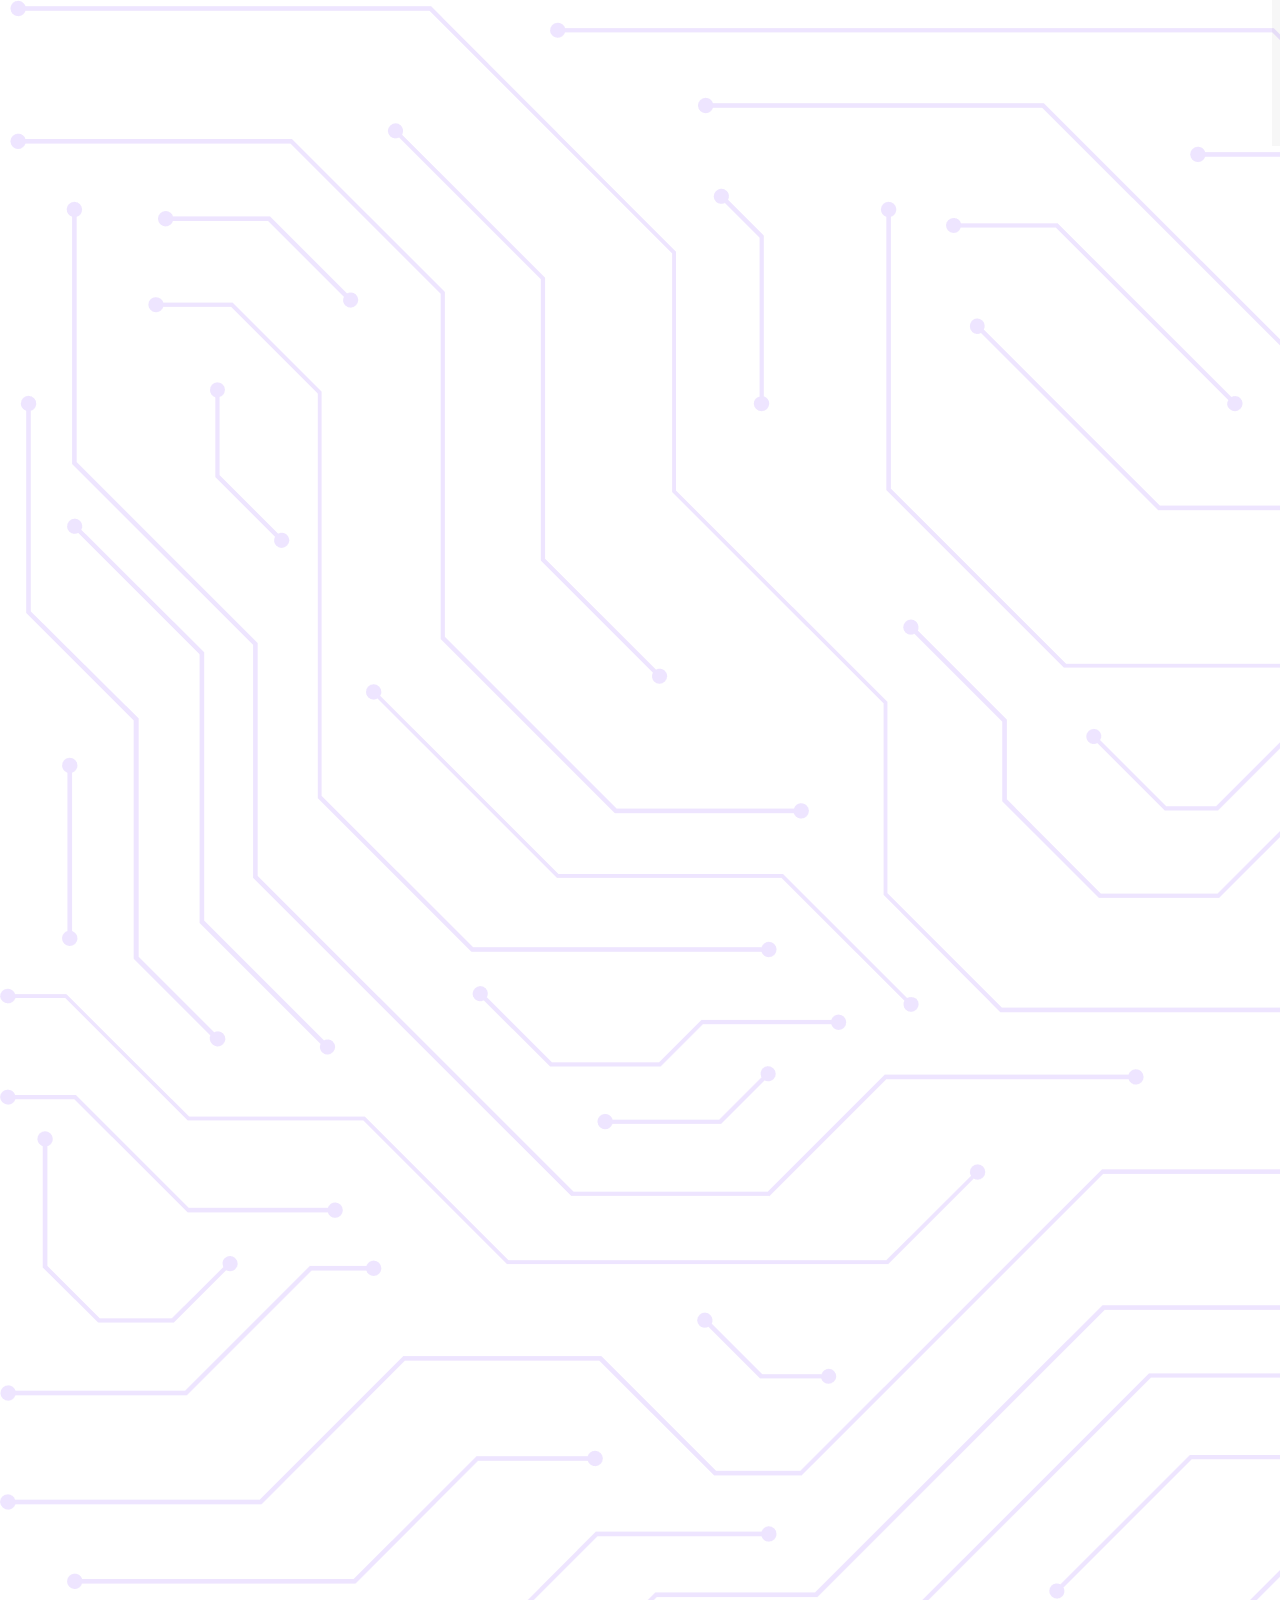
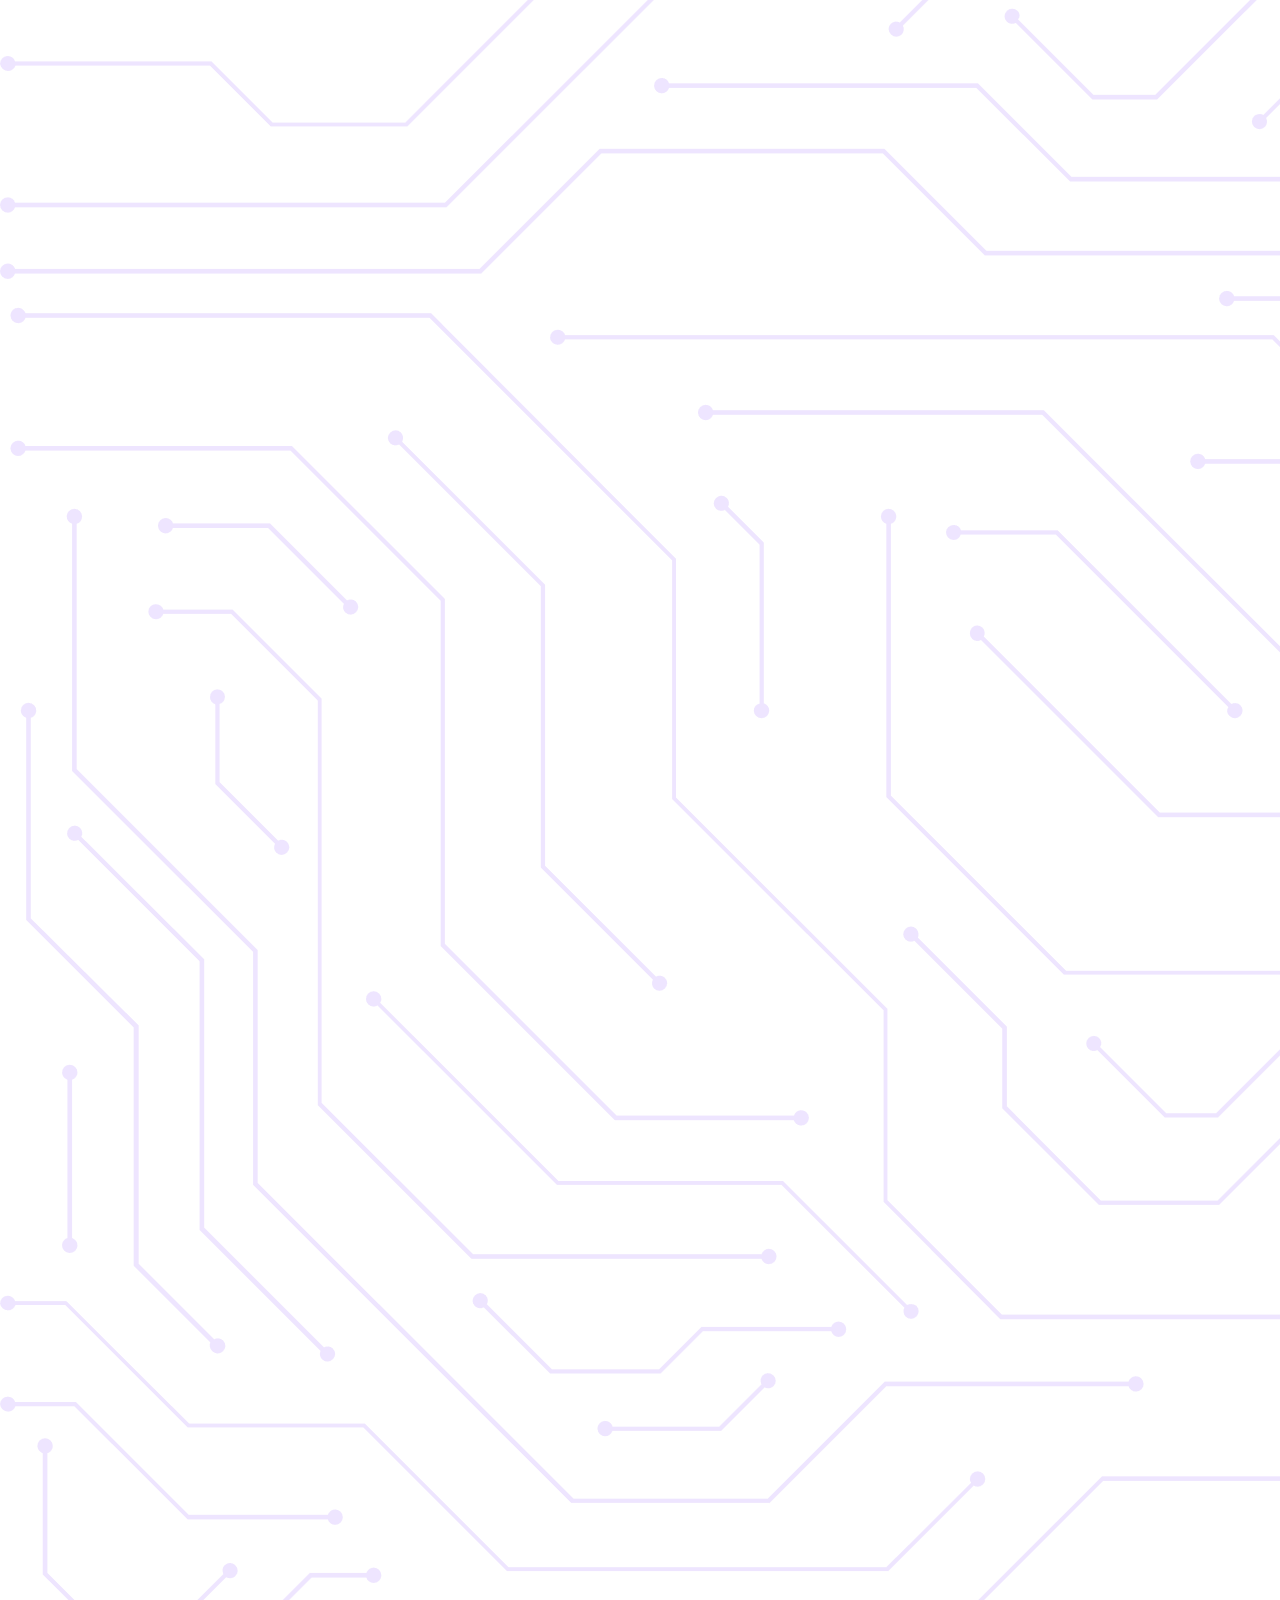
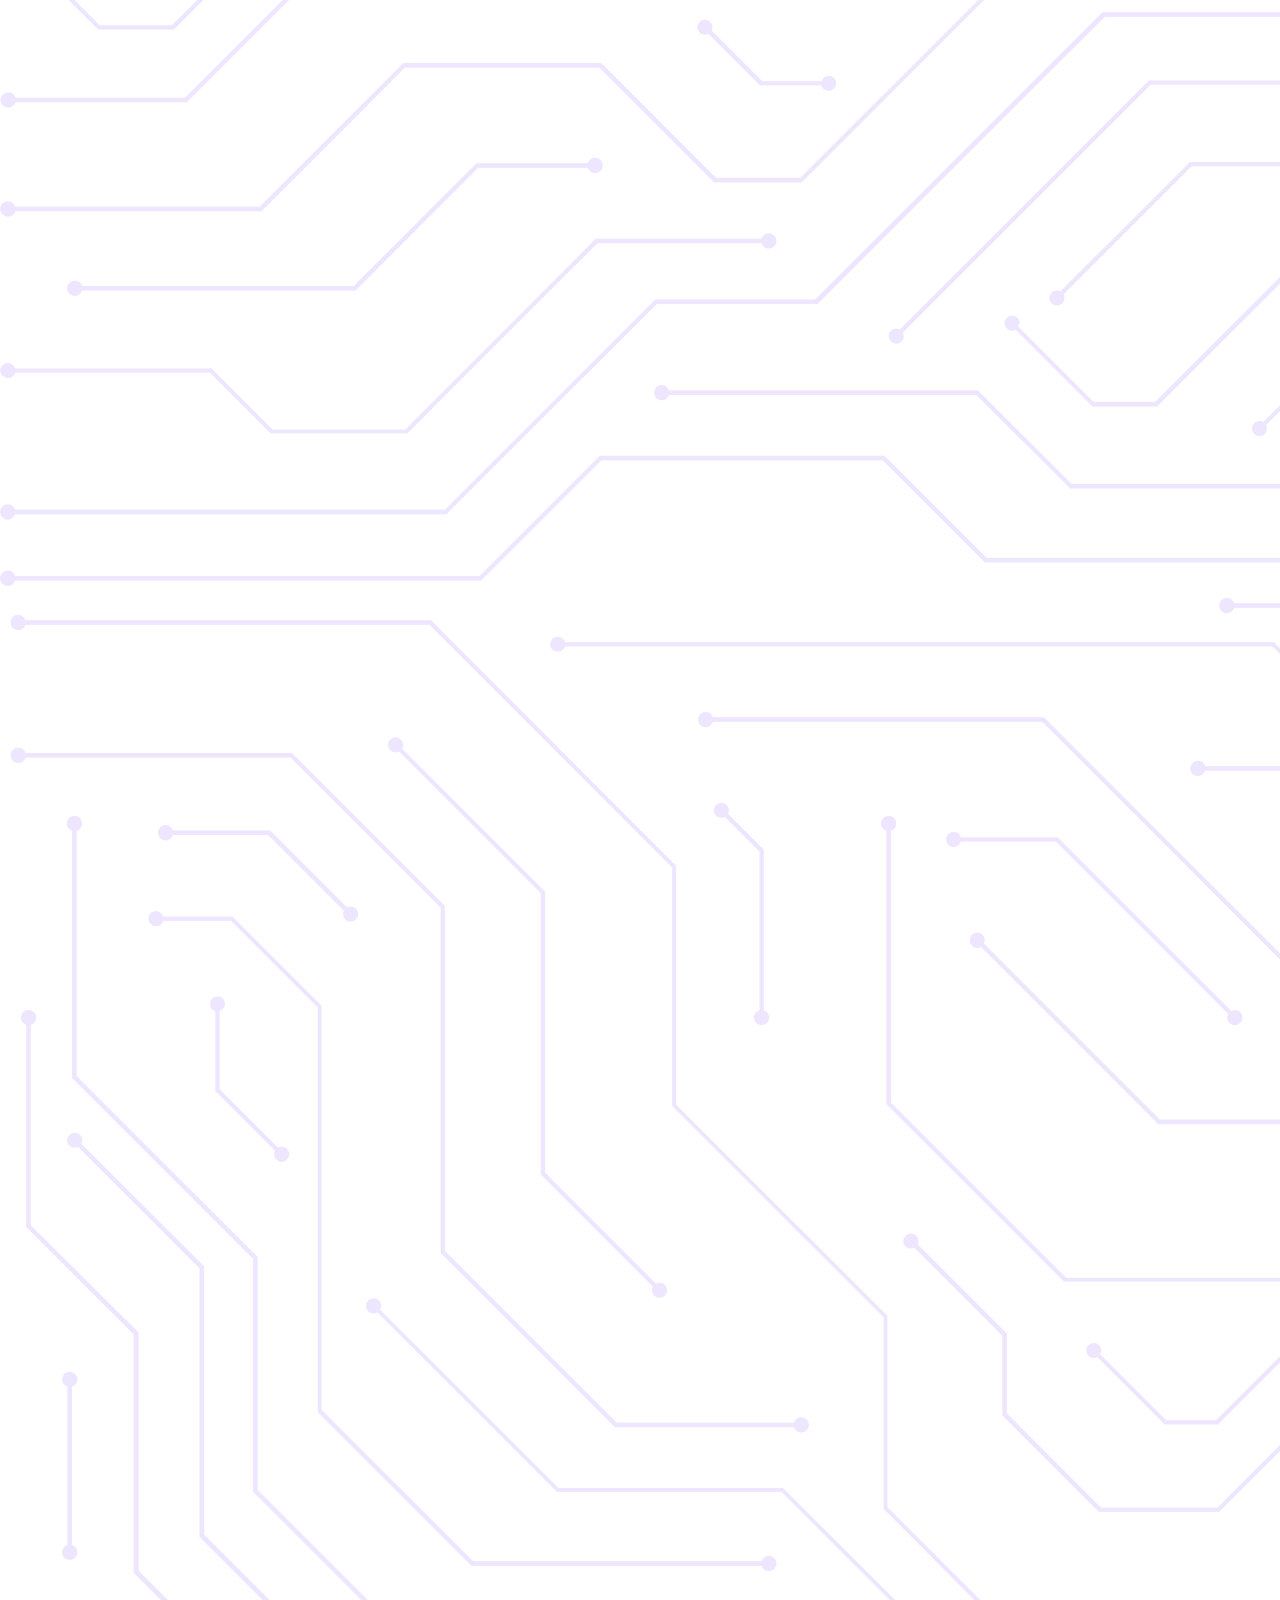
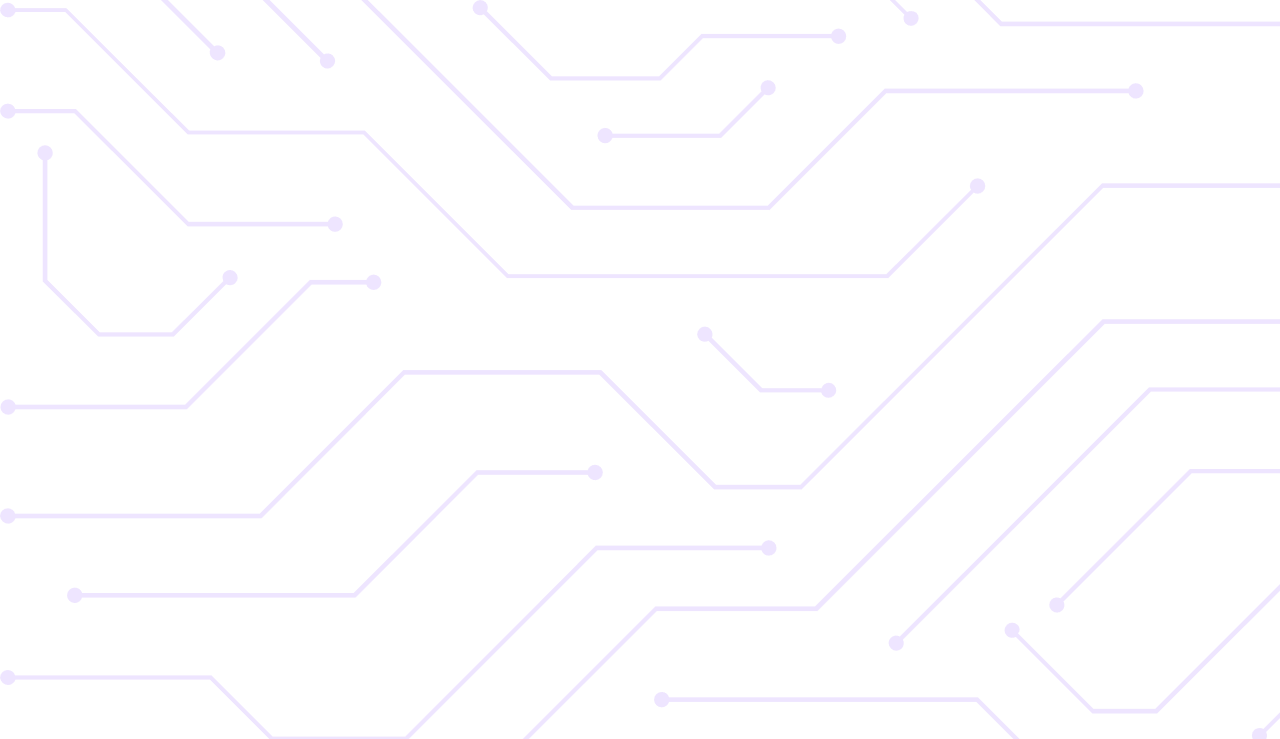
==== commit c1519028: "Finalizando v_1" ====
--- a/index.html
+++ b/index.html
@@ -127,9 +127,9 @@
 							<div class="service-item">
 							<img src="images/Imagem1.png" alt="">
 							<ul class="texto_inicial">
-								<li class="closed"><img src="images/ponto.png" alt="">Capacitação com bolsa de estudo</li>
-								<li class="closed"><img src="images/ponto.png" alt="">Aulas on-line e presenciais</li>
-								<li class="closed"><img src="images/ponto.png" alt="">Realização de evento ao final</li>
+								<li class="closed"><img src="images/ponto.png" alt=""><p>Capacitação com bolsa de estudo</p></li>
+								<li class="closed"><img src="images/ponto.png" alt=""><p>Aulas on-line e presenciais</p></li>
+								<li class="closed"><img src="images/ponto.png" alt=""><p>Realização de evento ao final</p></li>
 							</ul>
 							</div>
 						</div>
@@ -206,7 +206,7 @@
 						<div id="popup1" class="overlay1">
 							<div class="popup">
 								<a class="close" href="#popup2">&times;</a>
-								<h2><span style="color: #400A46; font-weight: 500;">TRILHA 1 - ROTA DA TRANSFORMAÇÃO DIGITAL</span></h2>
+								<h2><span style="color: #1C0A94; font-weight: 500;">TRILHA 1 - ROTA DA TRANSFORMAÇÃO DIGITAL</span></h2>
 								<div class="content">
 									<p>Apresentação das temáticas de inovação e Transformação Digital e capacitação, por meio de um treinamento especializado, para mensurar o nível de maturidade digital dos negócios através do "Diagnóstico de Maturidade Digital". </p>
 
@@ -218,7 +218,7 @@
 						<div id="popup3" class="overlay1">
 							<div class="popup">
 								<a class="close" href="#popup2">&times;</a>
-								<h2><span style="color: #400A46; font-weight: 500;">TRILHA 2 - NAVEGANDO NO RIO DA TRANSFORMAÇÃO DIGITAL</span></h2>
+								<h2><span style="color: #1C0A94; font-weight: 500;">TRILHA 2 - NAVEGANDO NO RIO DA TRANSFORMAÇÃO DIGITAL</span></h2>
 								<div class="content">
 									<p>Apresentação de conceitos e conteúdos relacionados a importância do planejamento estratégico para os negócios, modelagem de negócios, construção do Mapa para a Transformação Digital, análise de concorrência e a relevância dos dados para a tomada de decisões.</p>
 
@@ -230,7 +230,7 @@
 						<div id="popup4" class="overlay1">
 							<div class="popup">
 								<a class="close" href="#popup2">&times;</a>
-								<h2><span style="color: #FB133A; font-weight: 500;">TRILHA 3 - CONHECENDO O CLIENTE</span></h2>
+								<h2><span style="color: #1C0A94; font-weight: 500;">TRILHA 3 - CONHECENDO O CLIENTE</span></h2>
 								<div class="content">
 									<p>Apresentação de conceitos e conteúdos relacionados à compreensão dos atuais clientes existentes no negócio, construção de personas e mapas de empatia para identificação adequada do perfil do cliente ideal para empresa, ou seja, reconhecer quem são as possíveis pessoas que dão rentabilidade e geram valor para o negócio.</p>
 
@@ -242,7 +242,7 @@
 						<div id="popup5" class="overlay1">
 							<div class="popup">
 								<a class="close" href="#popup2">&times;</a>
-								<h2><span style="color: #ff8701; font-weight: 500;">TRILHA 4 - CONHECENDO O NEGÓCIO</span></h2>
+								<h2><span style="color: #1C0A94; font-weight: 500;">TRILHA 4 - CONHECENDO O NEGÓCIO</span></h2>
 								<div class="content">
 									<p>Apresentação de conteúdos relacionados ao mapeamento e digitalização dos processos internos e externos existentes na organização, bem como evidencias da melhoria do desempenho que essas mudanças proporcionam para o negócio e para os colaboradores.</p>
 
@@ -254,7 +254,7 @@
 						<div id="popup6" class="overlay1">
 							<div class="popup">
 								<a class="close" href="#popup2">&times;</a>
-								<h2><span style="color: #ff8701; font-weight: 500;">TRILHA 5 - IMPLEMENTAÇÃO DE TECNOLOGIAS DIGITAIS</span></h2>
+								<h2><span style="color: #1C0A94; font-weight: 500;">TRILHA 5 - IMPLEMENTAÇÃO DE TECNOLOGIAS DIGITAIS</span></h2>
 								<div class="content">
 									<p>Introdução às tecnologias digitais e diferentes ferramentas que são importantes para o processo de Transformação Digital, bem como as melhores práticas para implementação dentro das empresas, gerenciamento, análise dos resultados e efetividade.</p>
 
@@ -266,7 +266,7 @@
 						<div id="popup7" class="overlay1">
 							<div class="popup">
 								<a class="close" href="#popup2">&times;</a>
-								<h2><span style="color: #ff8701; font-weight: 500;">MENTORIAS NAS EMPRESAS</span></h2>
+								<h2><span style="color: #1C0A94; font-weight: 500;">MENTORIAS NAS EMPRESAS</span></h2>
 								<div class="content">
 									<p>Esta etapa do Projeto terá a duração de 1 (um) mês e consiste na aplicação da metodologia e das ferramentas de Transformação Digital em empresas previamente escolhidas na região de Governador Valadares (MG).</p>
 
--- a/css/style.css
+++ b/css/style.css
@@ -373,7 +373,7 @@
 }
 
 .purpose_block .container1 .popup2 p {
-    font-size: 25px;
+    font-size: 20px;
 }
 
 
@@ -2337,14 +2337,21 @@
 }
 
 .texto_inicial {
+	padding-top: 5%;
 	padding-bottom: 7%;
 	text-align: left;
+	margin-left: 7%;
 }
 
 .texto_inicial li {
 	padding-bottom: 5%;
 	display: flex;
 	align-items: center;
+}
+
+.texto_inicial p {
+	margin:0px;
+	margin-left: 5%;
 }
 
 
@@ -2767,7 +2774,7 @@
 	}
 
 	.purpose_block .container1 .popup2 p {
-		font-size: 20px;
+		font-size: 15px;
 	}
 
 	.purpose_block .container1 .popup2 h2 {
@@ -2962,7 +2969,7 @@
 	}
 
 	.purpose_block .container1 .popup2 p {
-		font-size: 20px;
+		font-size: 15px;
 	}
 
 	.purpose_block .container1 .popup2 h2 {
@@ -3074,8 +3081,8 @@
 	}
 
 	.motivos_ul {
-		width: 90%;
-		padding-left:12%;
+		width: 100%;
+		padding-left:10%;
 		padding-bottom: 0%;
 	}
 
@@ -3217,7 +3224,7 @@
 	}
 
 	.purpose_block .container1 .popup2 p {
-		font-size: 15px;
+		font-size: 10px;
 	}
 
 	.purpose_block .container1 .popup2 h2 {
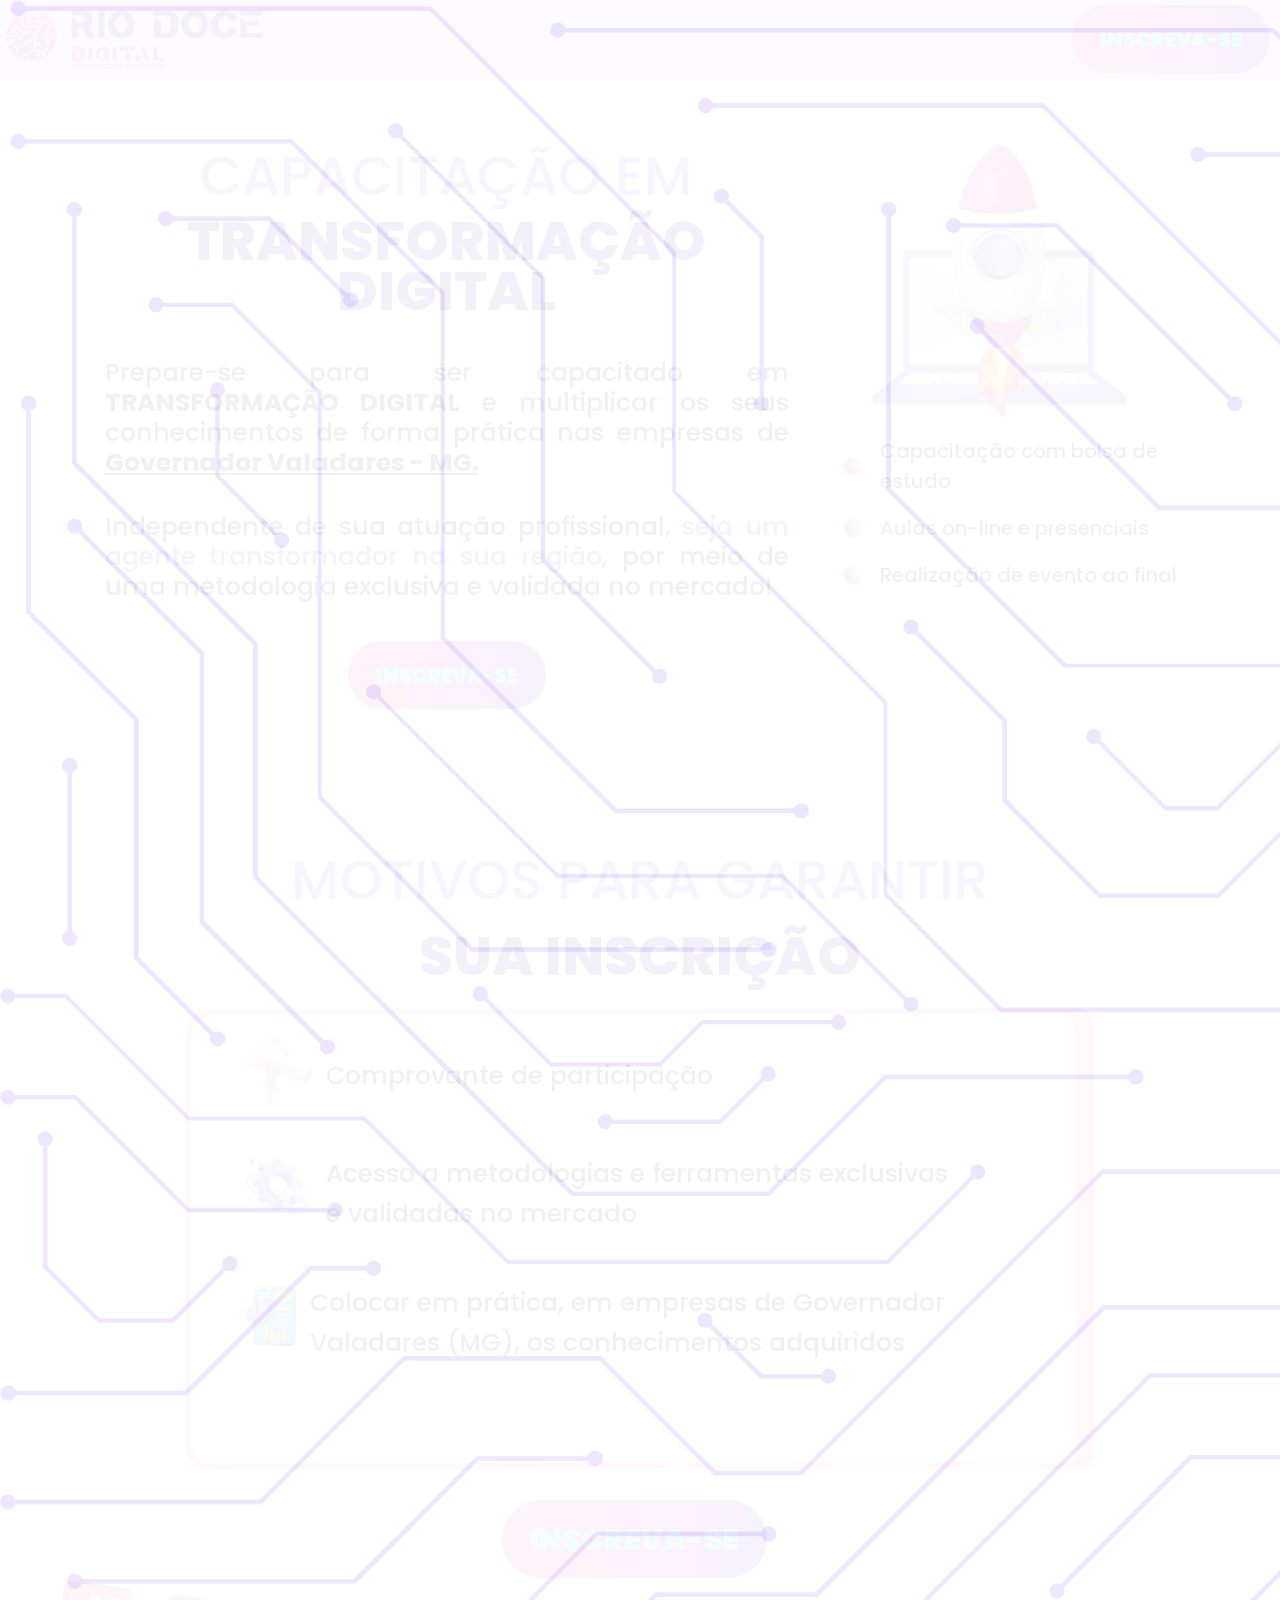
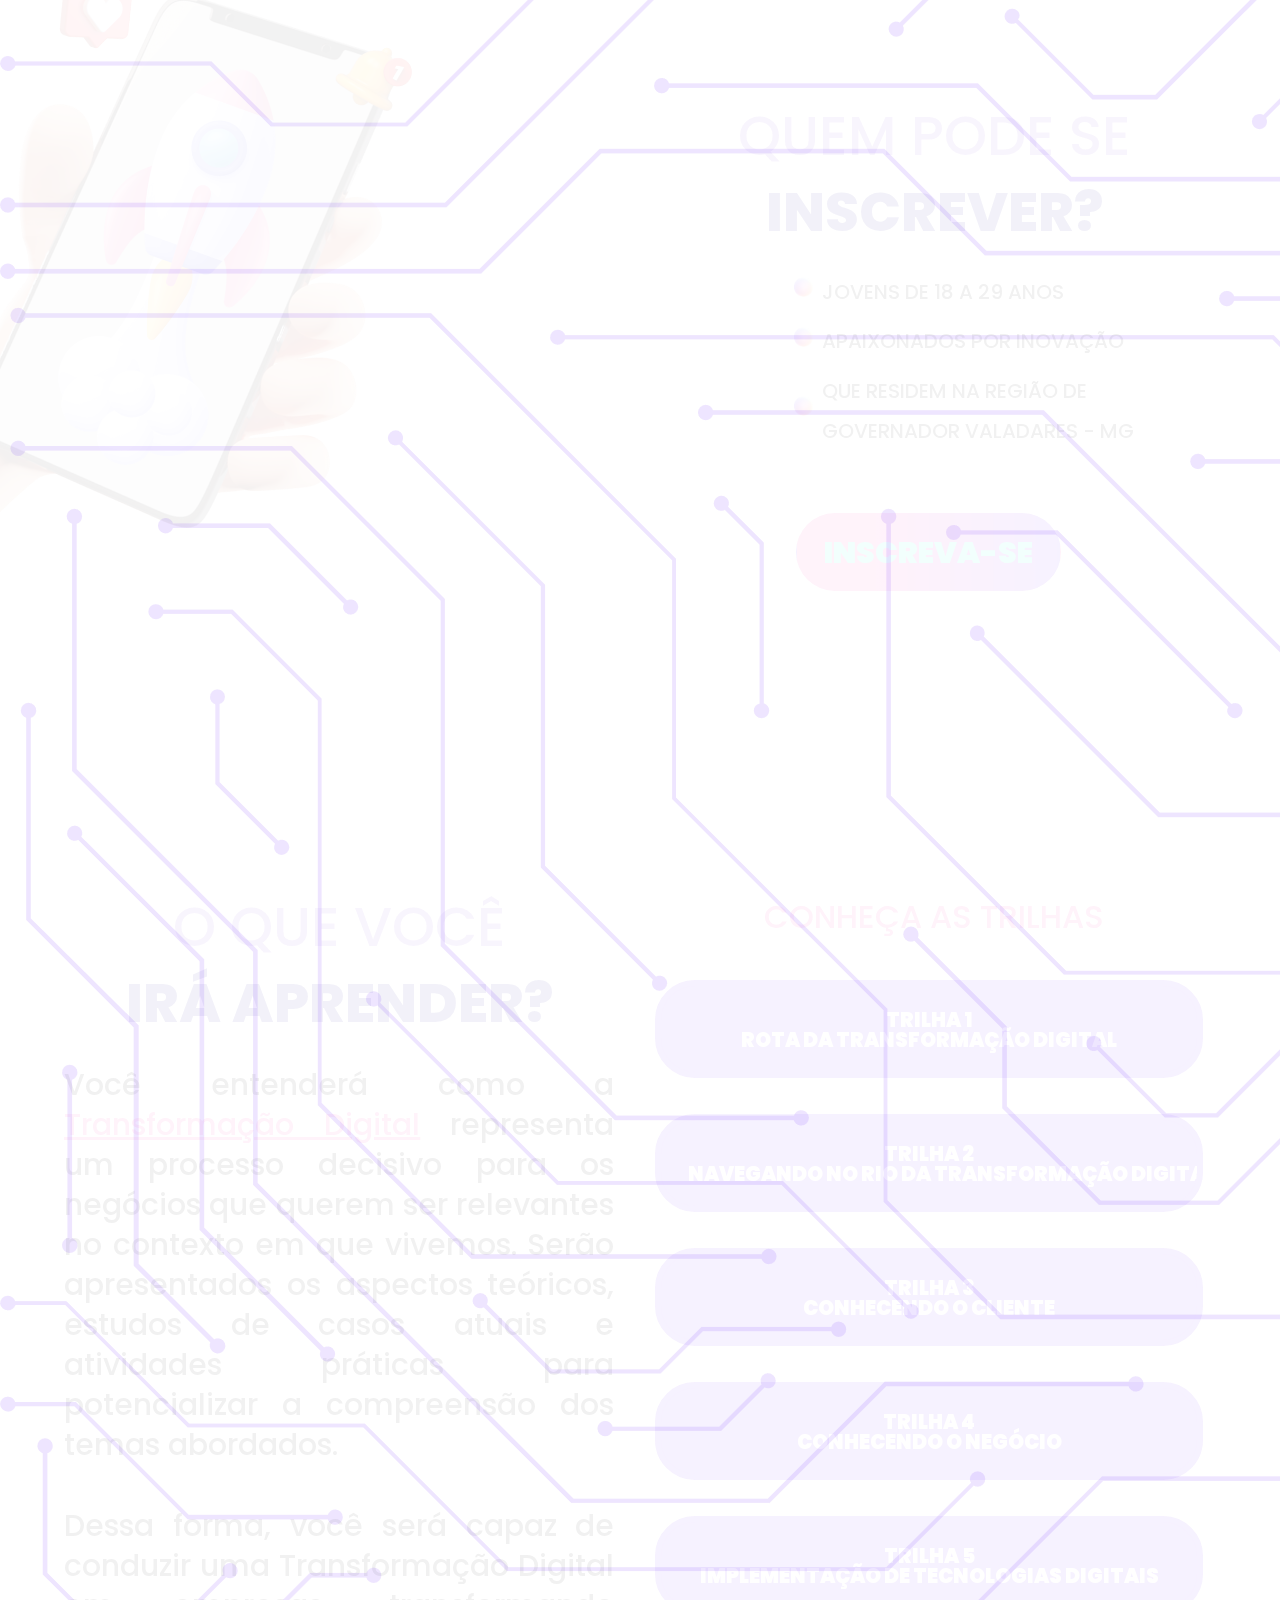
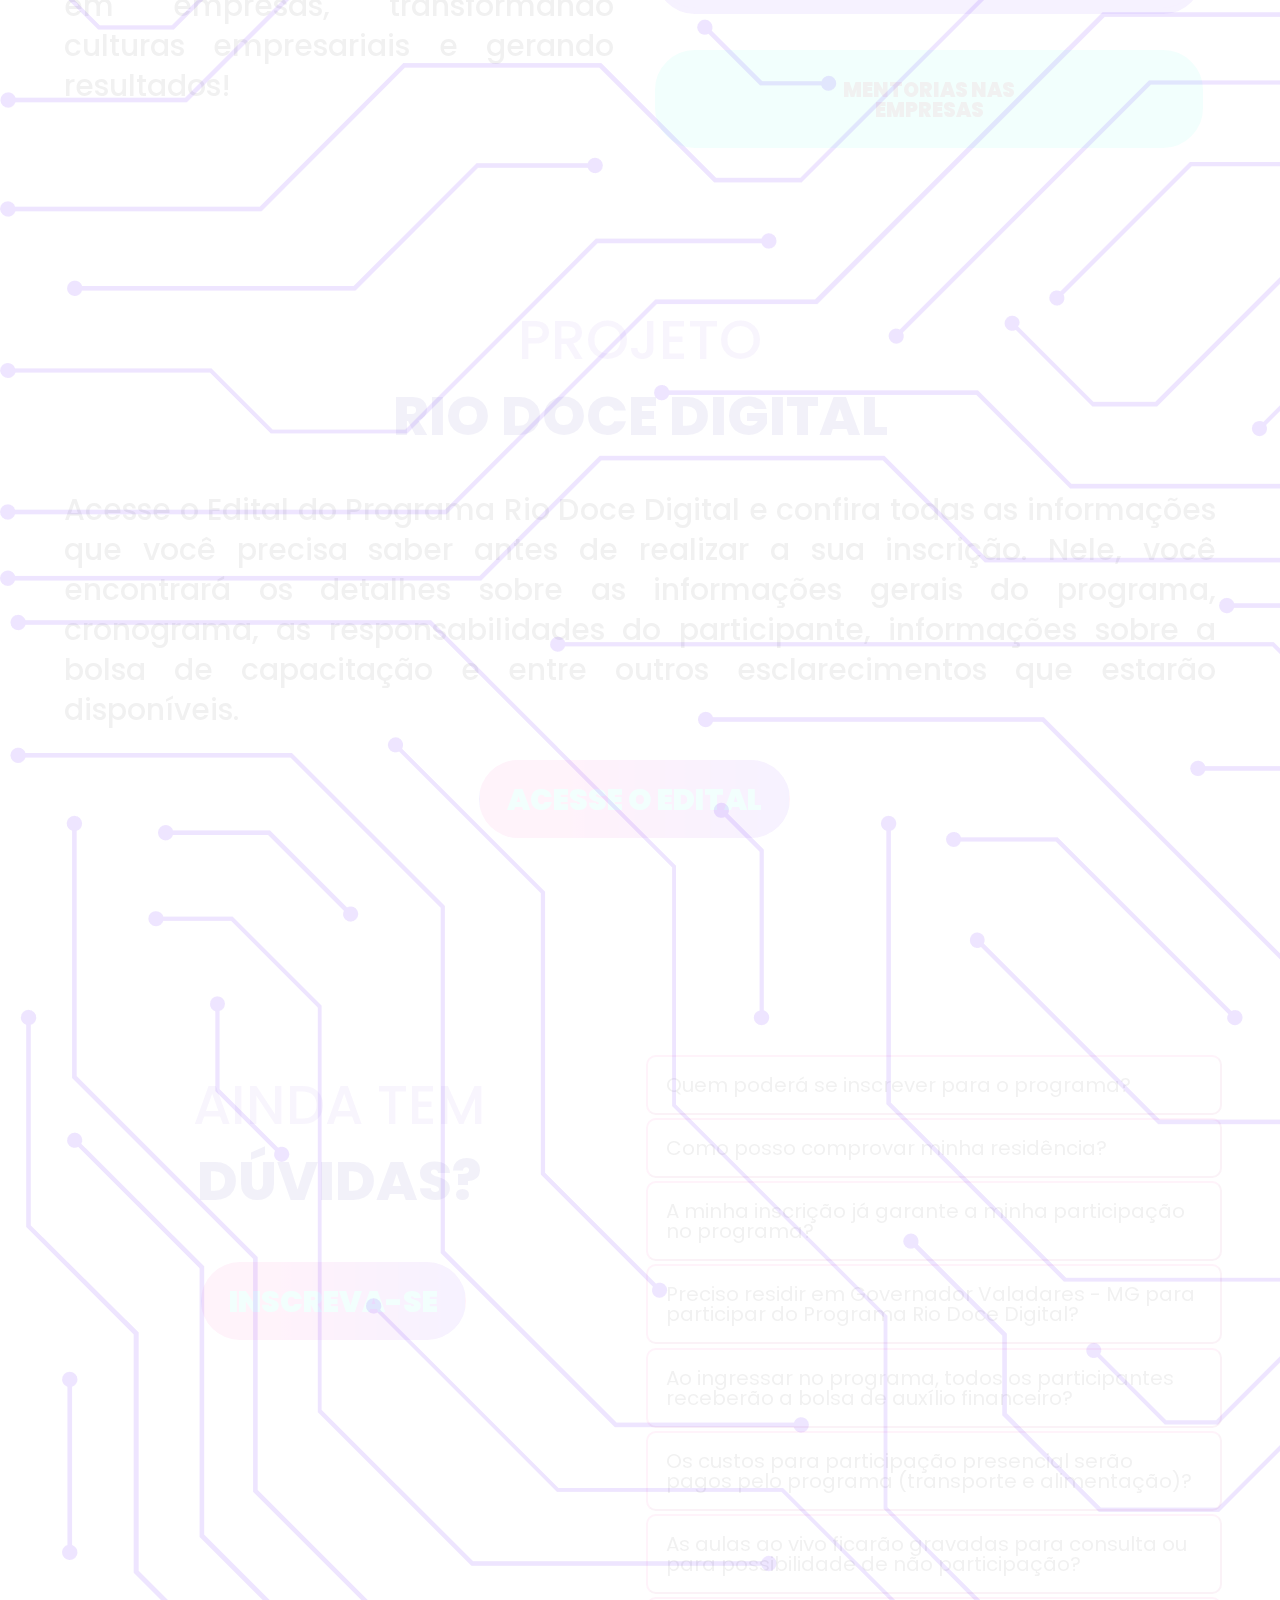
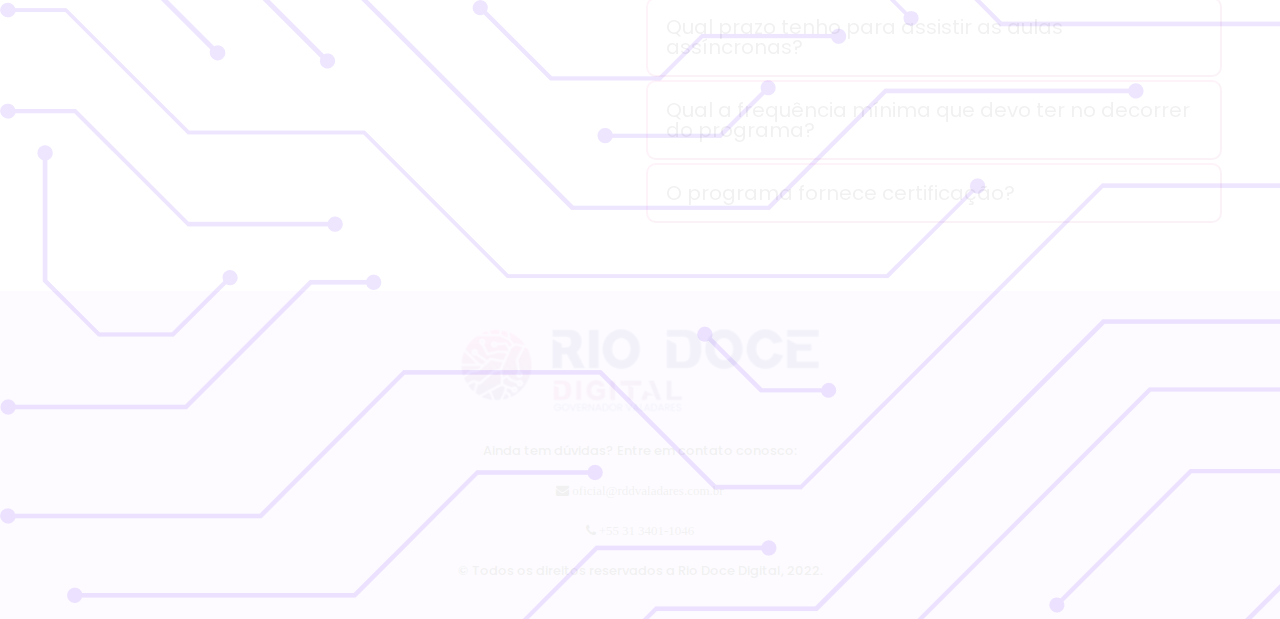
==== commit bea81300: "Adicionando edital" ====
--- a/index.html
+++ b/index.html
@@ -288,7 +288,7 @@
 						<h2>PROJETO</h2>
 						<h2><strong><b><span style="color: #1C0A94;">RIO DOCE DIGITAL</span></b></strong></h2>
 						<p>Acesse o Edital do Programa Rio Doce Digital e confira todas as informações que você precisa saber antes de realizar a sua inscrição. Nele, você encontrará os detalhes sobre as informações gerais do programa, cronograma, as responsabilidades do participante, informações sobre a bolsa de capacitação e entre outros esclarecimentos que estarão disponíveis.</p>
-						<a class="btn btn-active" href="index.html" ><span style="color: #1CFFD1;" data-hover="Baixar">ACESSE O EDITAL</span></a>
+						<a class="btn btn-active" href="https://drive.google.com/file/d/1QkLn3L7RY1xS3hnmq_HjERfmNF5M91WB/view?usp=sharing" target="_blank"><span style="color: #1CFFD1;" data-hover="Baixar">ACESSE O EDITAL</span></a>
 					</div>
 			</div><!-- //CONTAINER -->
 		</section><!-- //TEAM -->
--- a/css/style.css
+++ b/css/style.css
@@ -885,7 +885,7 @@
 .purpose_block {padding:5% 0 5%; text-align: center;}
 
 .purpose_block p {
-	margin-bottom: 30px;
+	margin-bottom: 0px;
     font-weight: 500;
     line-height: 40px;
     font-size: 30px;
@@ -2491,10 +2491,6 @@
 		margin-left: 0%;
 		padding-left: 5%;
 	}
-
-	.edital_ul_texto p {
-		padding-bottom: 5%;
-	}
 	
 }
 
@@ -2617,10 +2613,6 @@
 
 	.purpose_block .btn-active span {
 		font-size: 16px;
-	}
-
-	.edital_ul_texto p {
-		padding-bottom: 8%;
 	}
 
 	.pull-left {width: 100%;}
@@ -3015,7 +3007,6 @@
 	}
 
 	.edital_ul_texto p {
-		padding-top: 10%;
 		padding-bottom: 0%;
 	}
 	.edital_ul {
@@ -3039,7 +3030,8 @@
 	.purpose_block p {
 		padding-left: 2%;
 		padding-right: 2%;
-		margin-bottom: 5%;
+		margin-bottom: 2%;
+		align-items: center;
 	}
 
 	.atraves_da_img_2 {
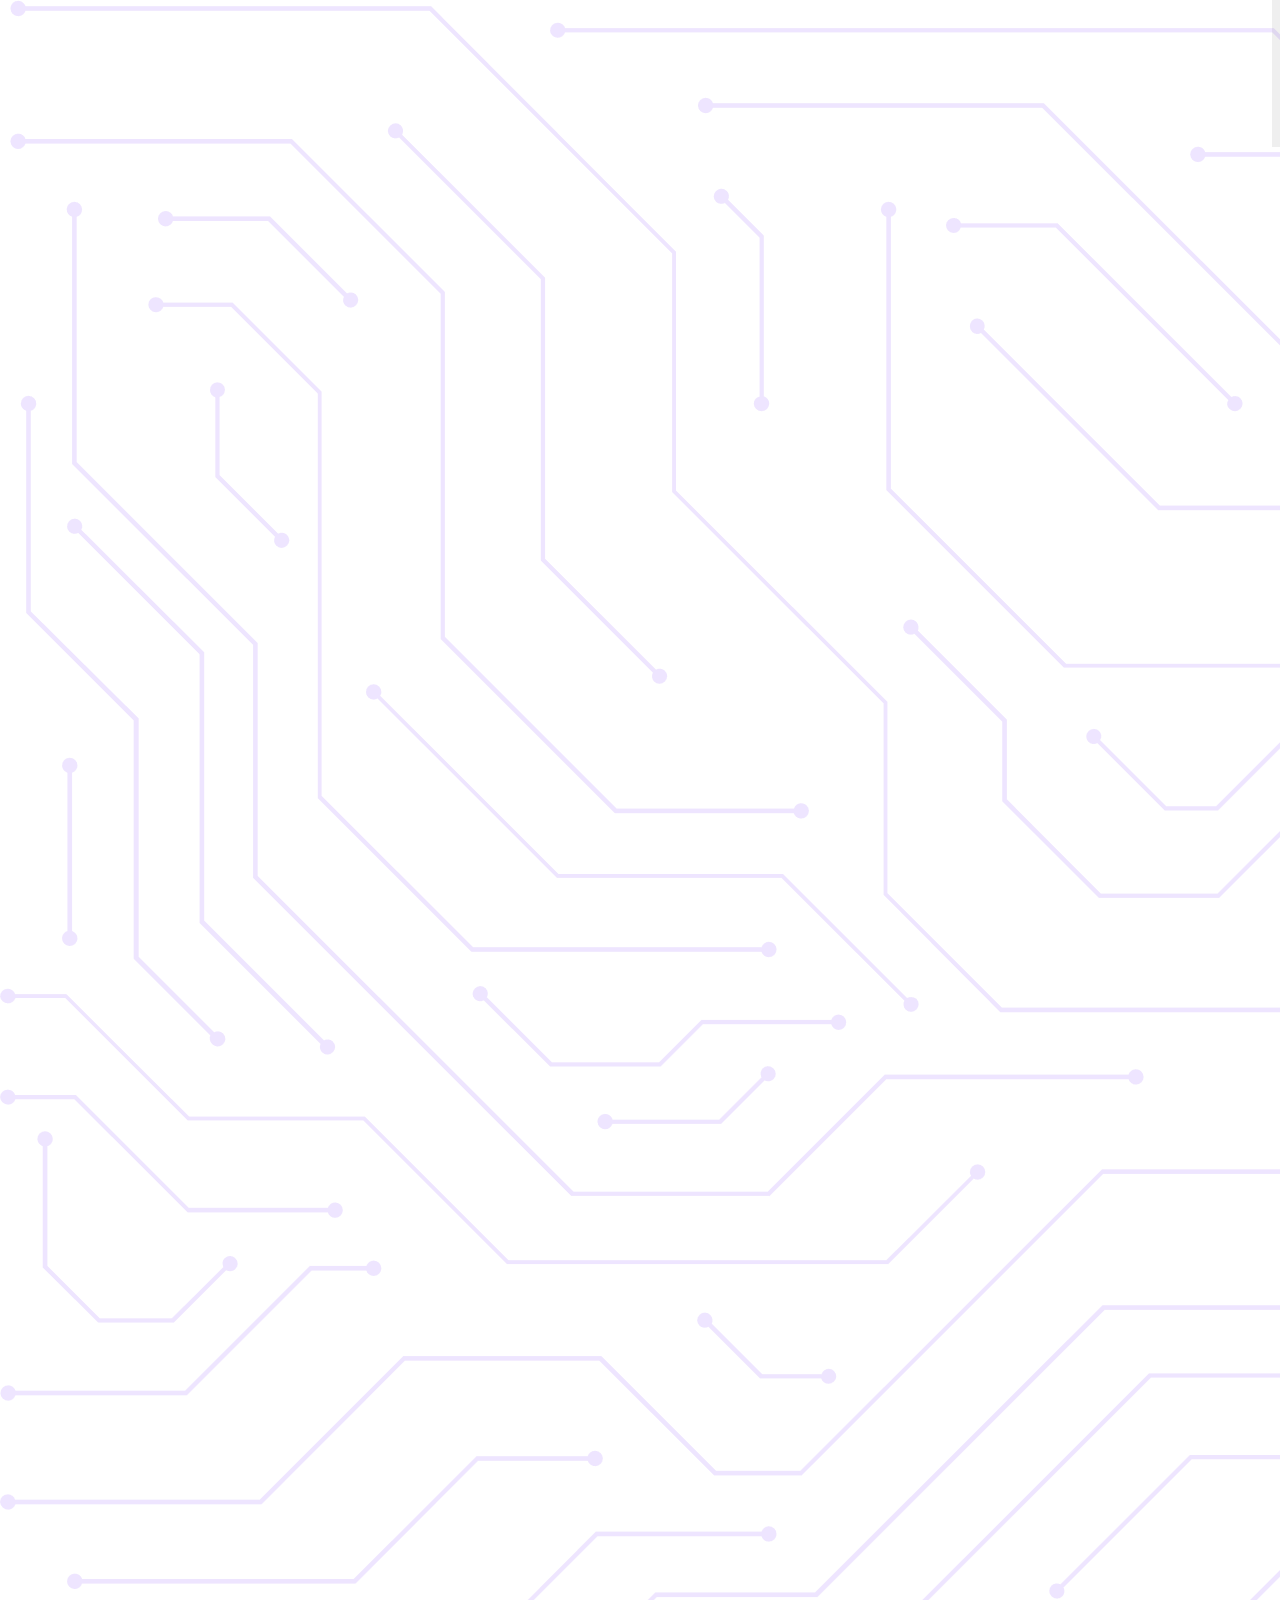
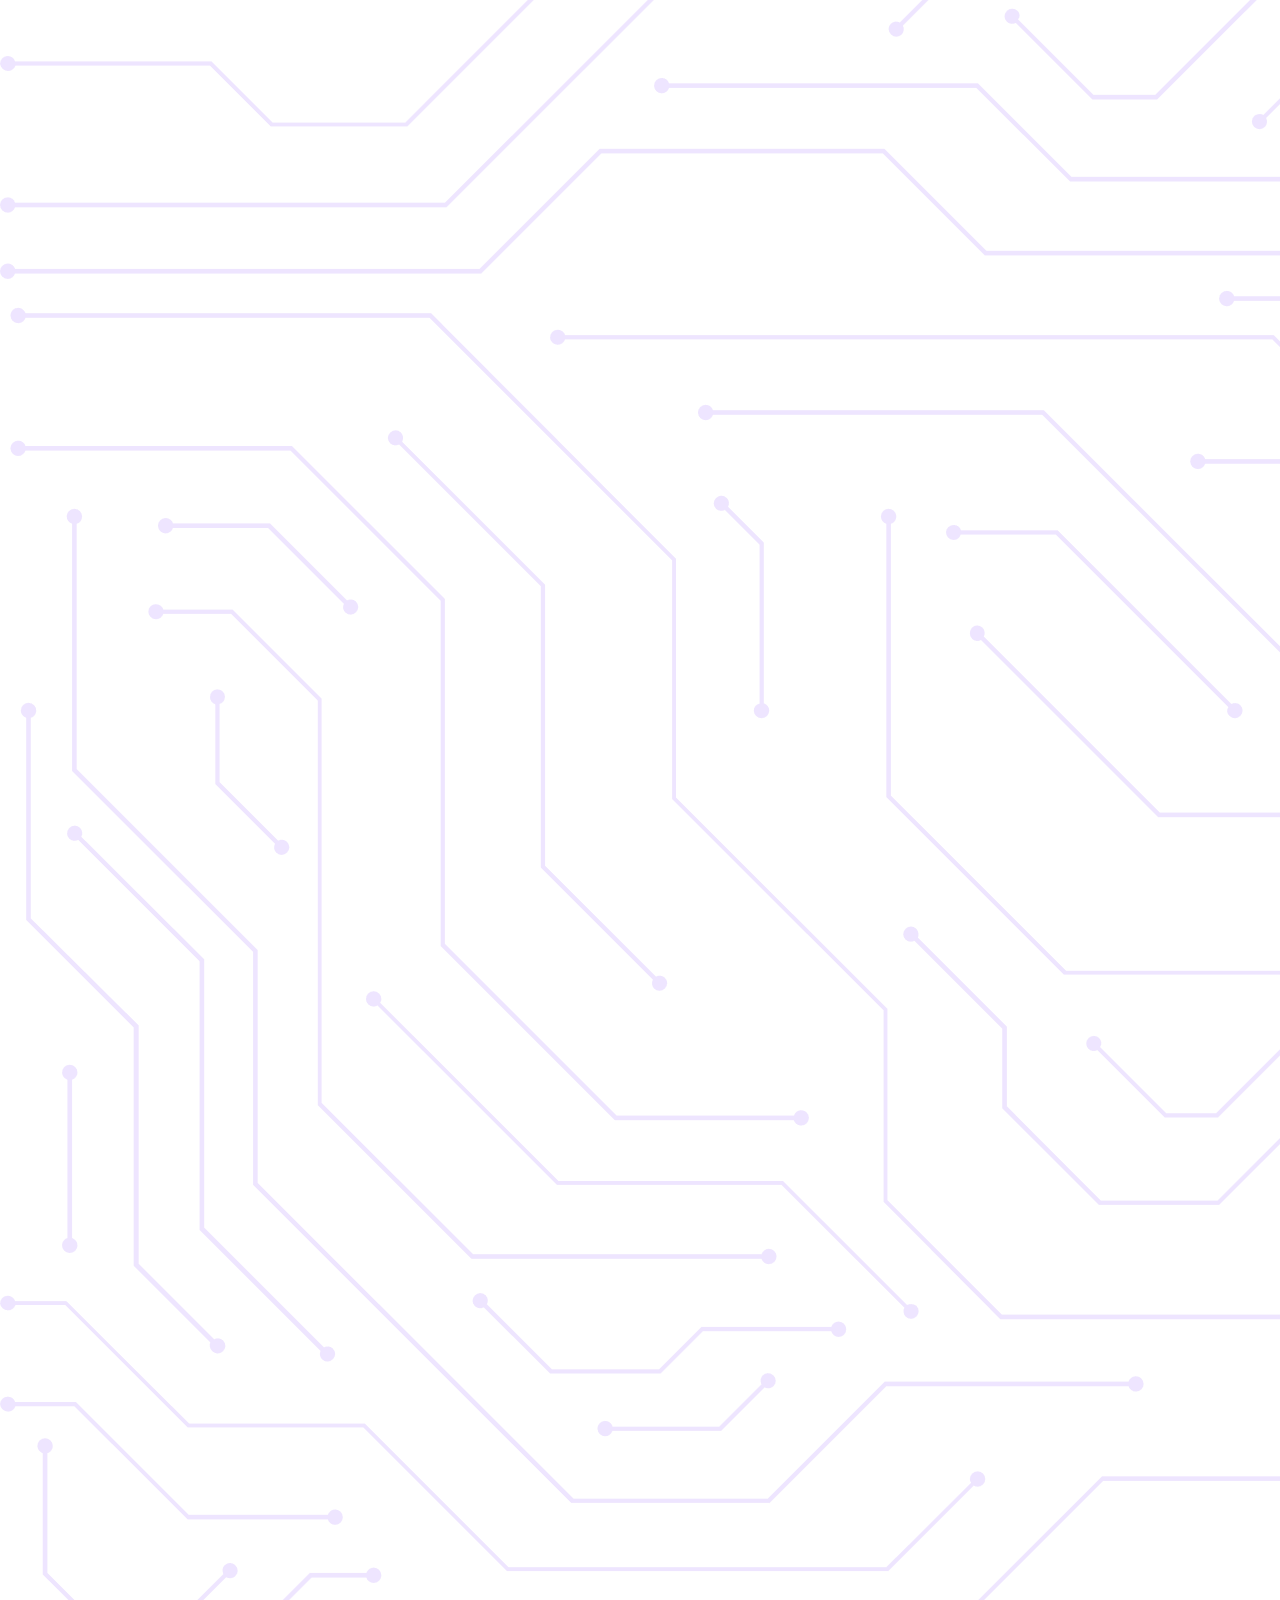
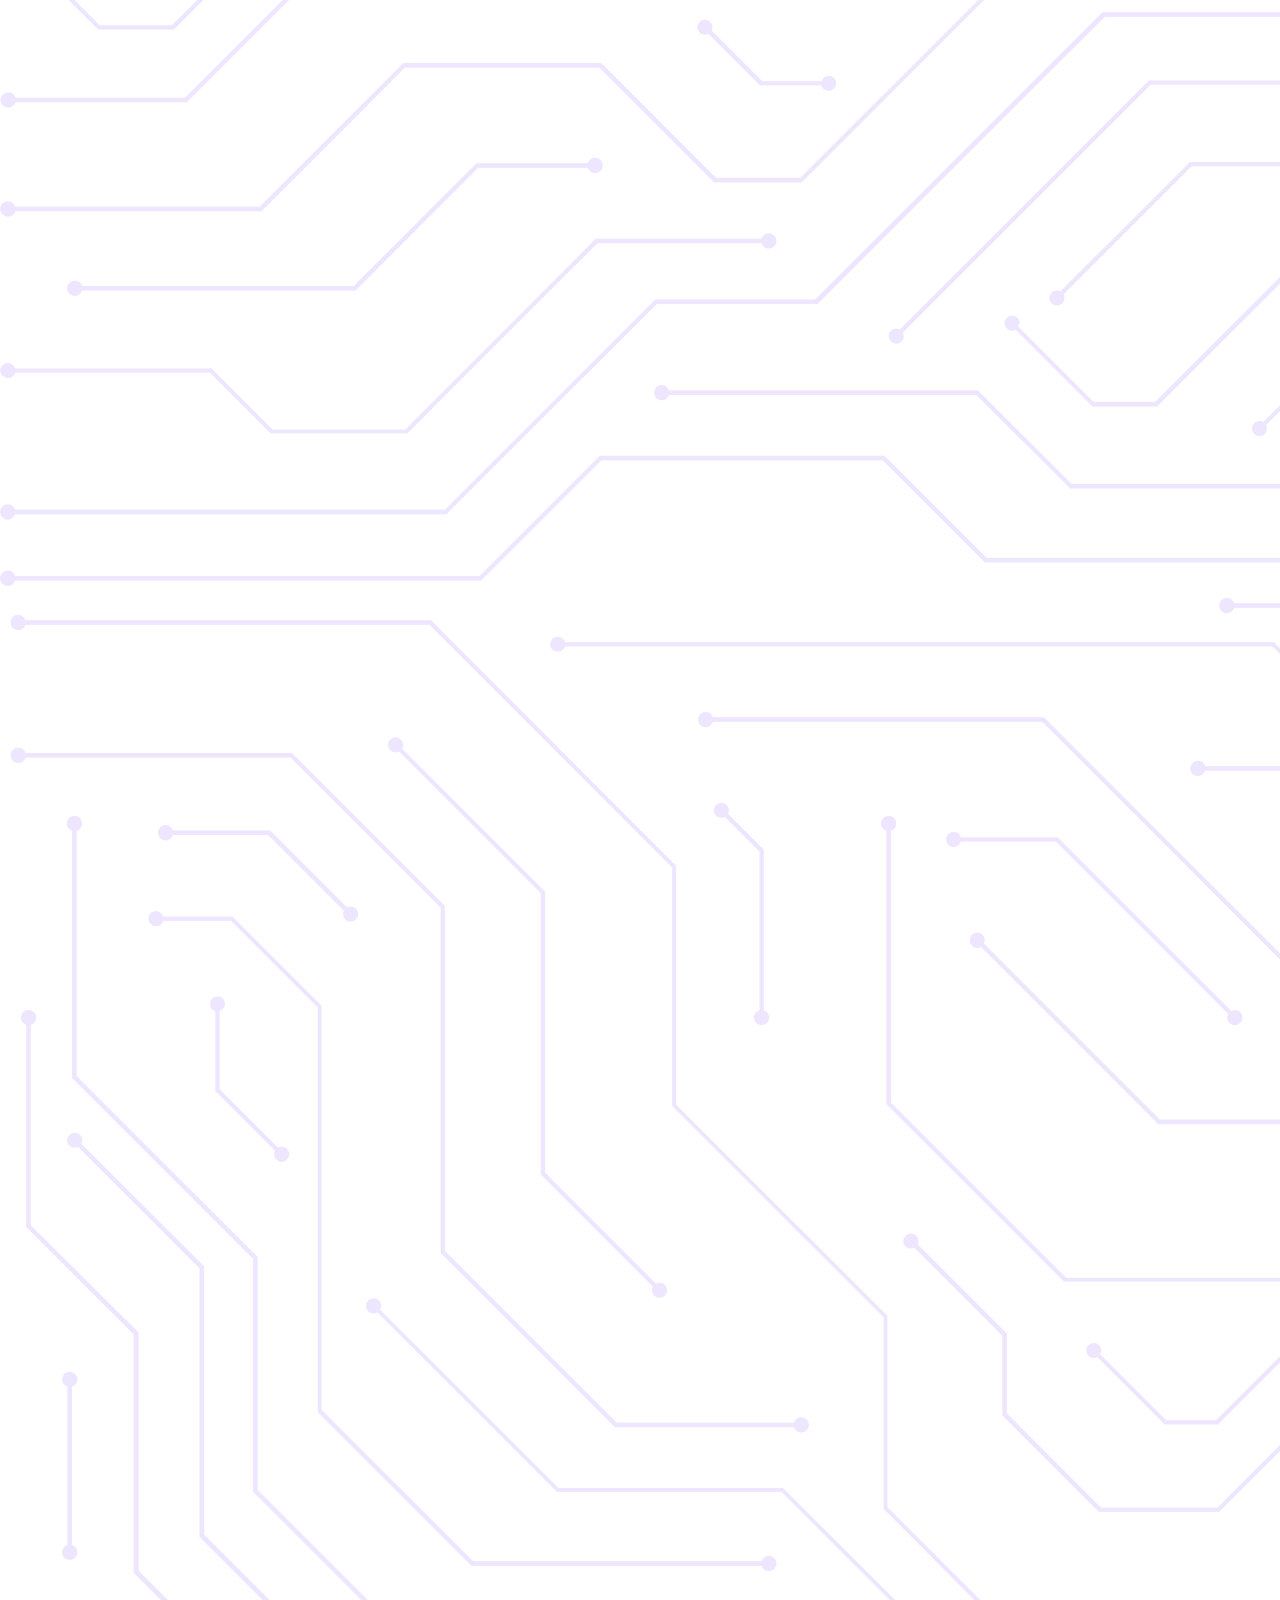
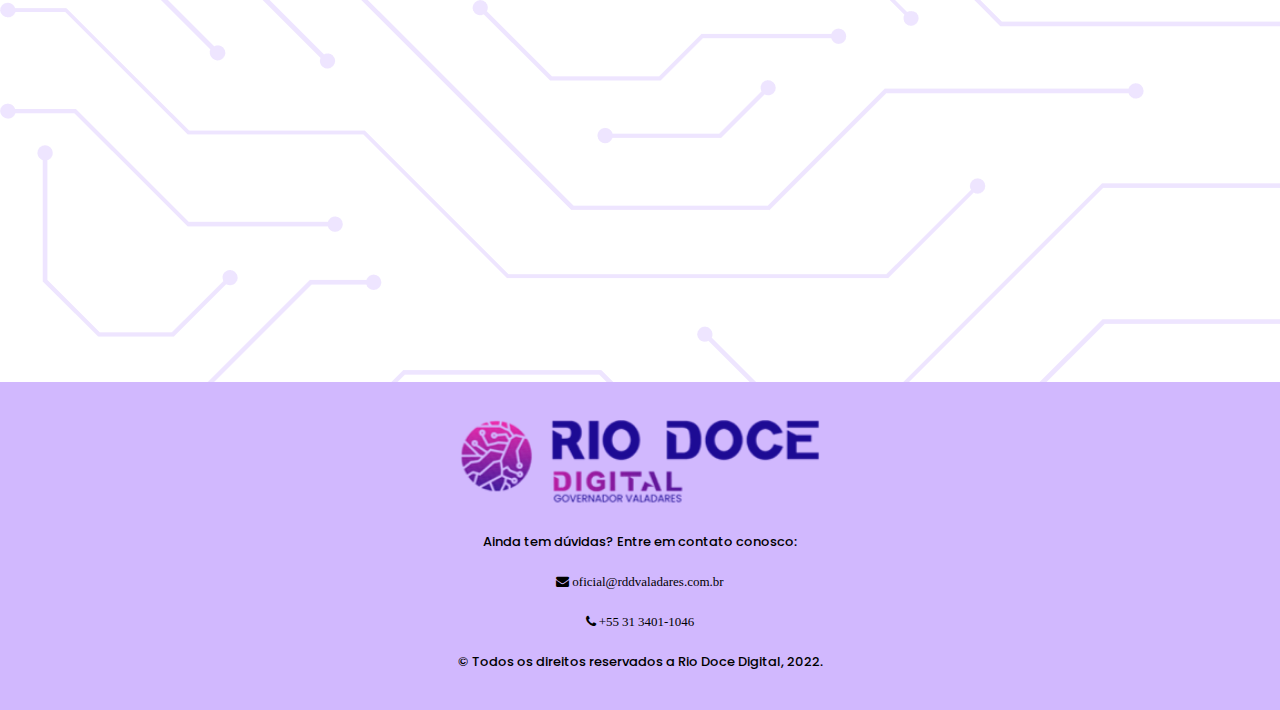
==== commit d35fe23a: "Adicionando countdown" ====
--- a/index.html
+++ b/index.html
@@ -288,7 +288,26 @@
 						<h2>PROJETO</h2>
 						<h2><strong><b><span style="color: #1C0A94;">RIO DOCE DIGITAL</span></b></strong></h2>
 						<p>Acesse o Edital do Programa Rio Doce Digital e confira todas as informações que você precisa saber antes de realizar a sua inscrição. Nele, você encontrará os detalhes sobre as informações gerais do programa, cronograma, as responsabilidades do participante, informações sobre a bolsa de capacitação e entre outros esclarecimentos que estarão disponíveis.</p>
-						<a class="btn btn-active" href="https://drive.google.com/file/d/1QkLn3L7RY1xS3hnmq_HjERfmNF5M91WB/view?usp=sharing" target="_blank"><span style="color: #1CFFD1;" data-hover="Baixar">ACESSE O EDITAL</span></a>
+						<div id="countdown1" class="countdown">
+							<div class="time">
+							  <h2 id="days1">00</h2>
+							  <small>Dias</small>
+							</div>
+							<div class="time">
+							  <h2 id="hours1">00</h2>
+							  <small>Horas</small>
+							</div>
+							<div class="time">
+							  <h2 id="minutes1">00</h2>
+							  <small>Minutos</small>
+							</div>
+							<div class="time">
+							  <h2 id="seconds1">00</h2>
+							  <small>Segundos</small>
+							</div>
+						  </div>
+						  <a class="btn btn-active" href="https://drive.google.com/file/d/1QkLn3L7RY1xS3hnmq_HjERfmNF5M91WB/view?usp=sharing" target="_blank"><span style="color: #1CFFD1;" data-hover="Baixar">ACESSE O EDITAL</span></a>
+						</div>
 					</div>
 			</div><!-- //CONTAINER -->
 		</section><!-- //TEAM -->
@@ -412,5 +431,7 @@
 	
 
 </div>
+
+<script src="js/countdownPage.js"></script>
 </body>
 </html>--- a/css/style.css
+++ b/css/style.css
@@ -574,7 +574,8 @@
 	justify-content: center;
 	position: relative;
 	padding: 13px 20px;
-	color:#62186A;
+	color:#1C0A94;
+	padding-top: 2%;
   }
   
   .time {
@@ -585,8 +586,7 @@
   
   .time h2 {
 	margin: 0 0 5px;
-	font-size: 33px;
-	color:#62186A;
+	color:#1C0A94;
   }
   
   @media (max-width: 500px) {
@@ -2440,6 +2440,7 @@
 
 	.countdown{
 		padding: 22px;
+		padding-top: 5%;
 	}
 
 	h2 b {line-height:60px}
